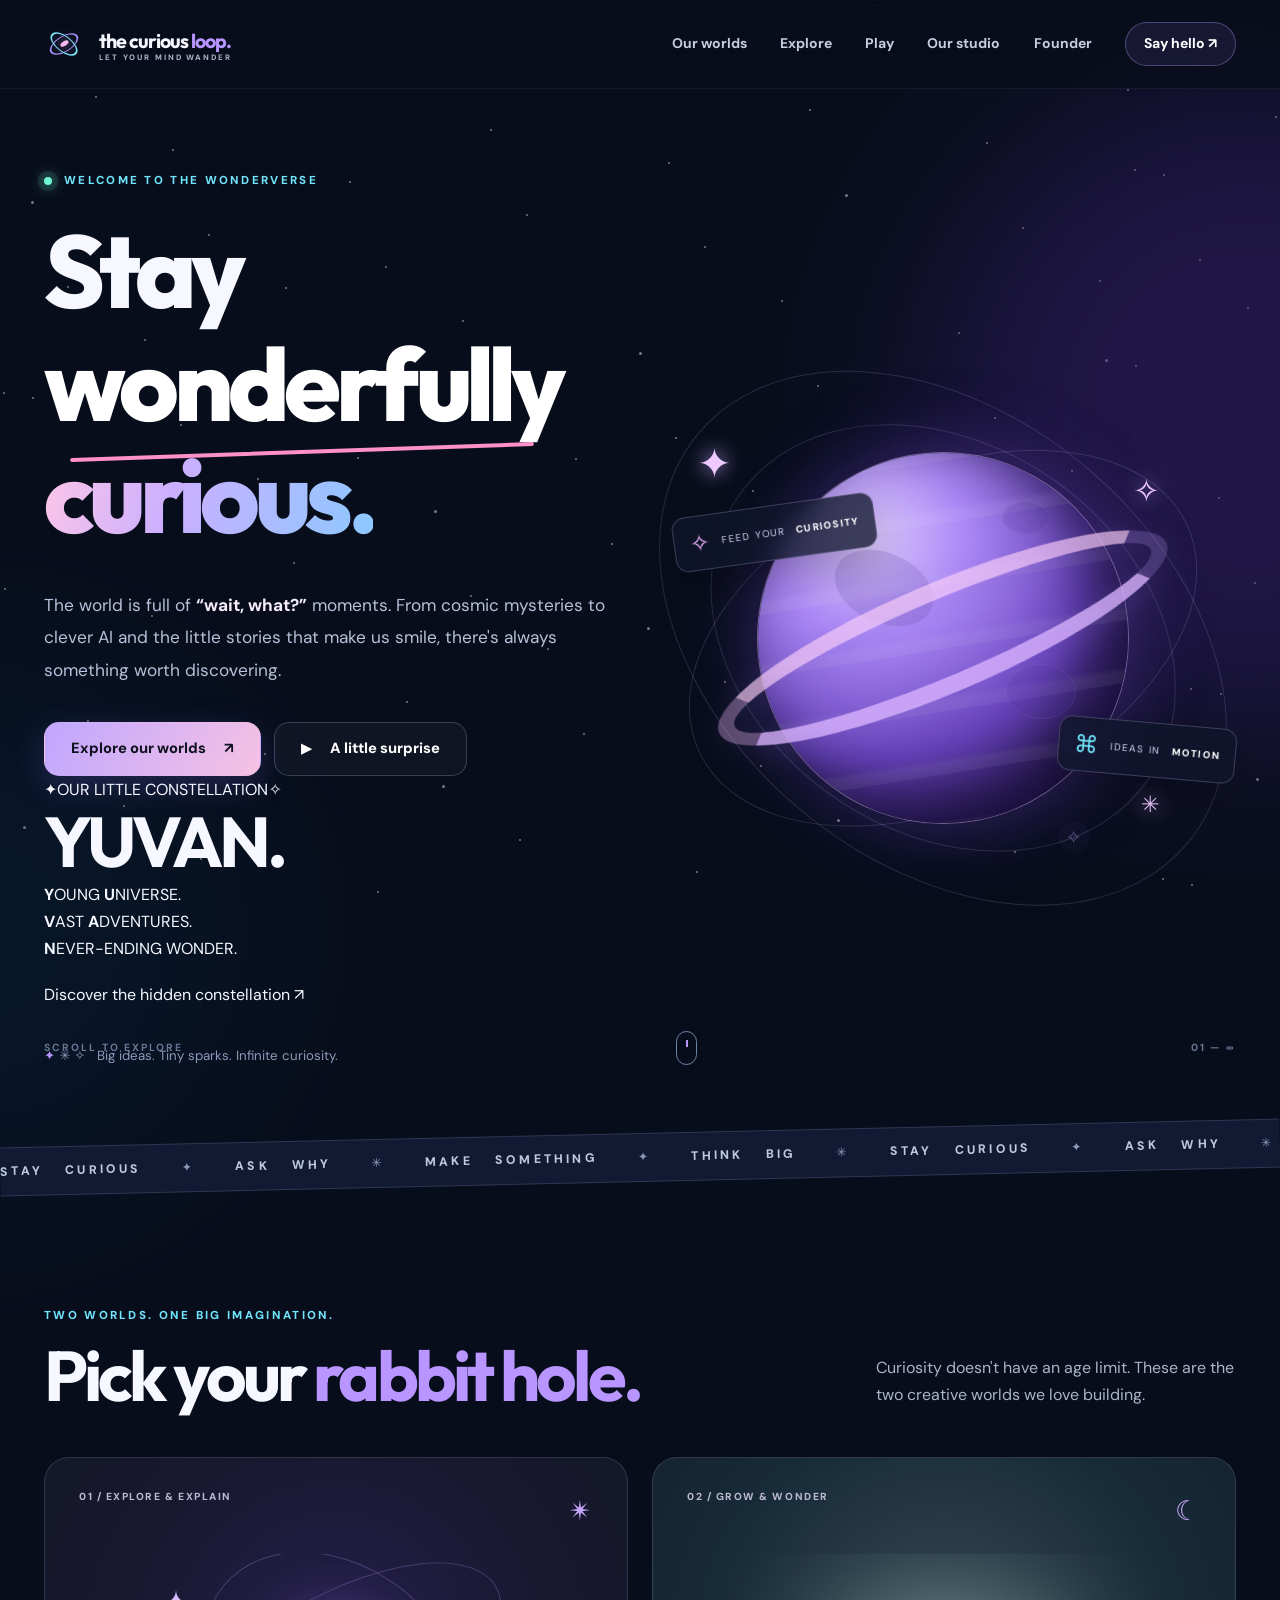
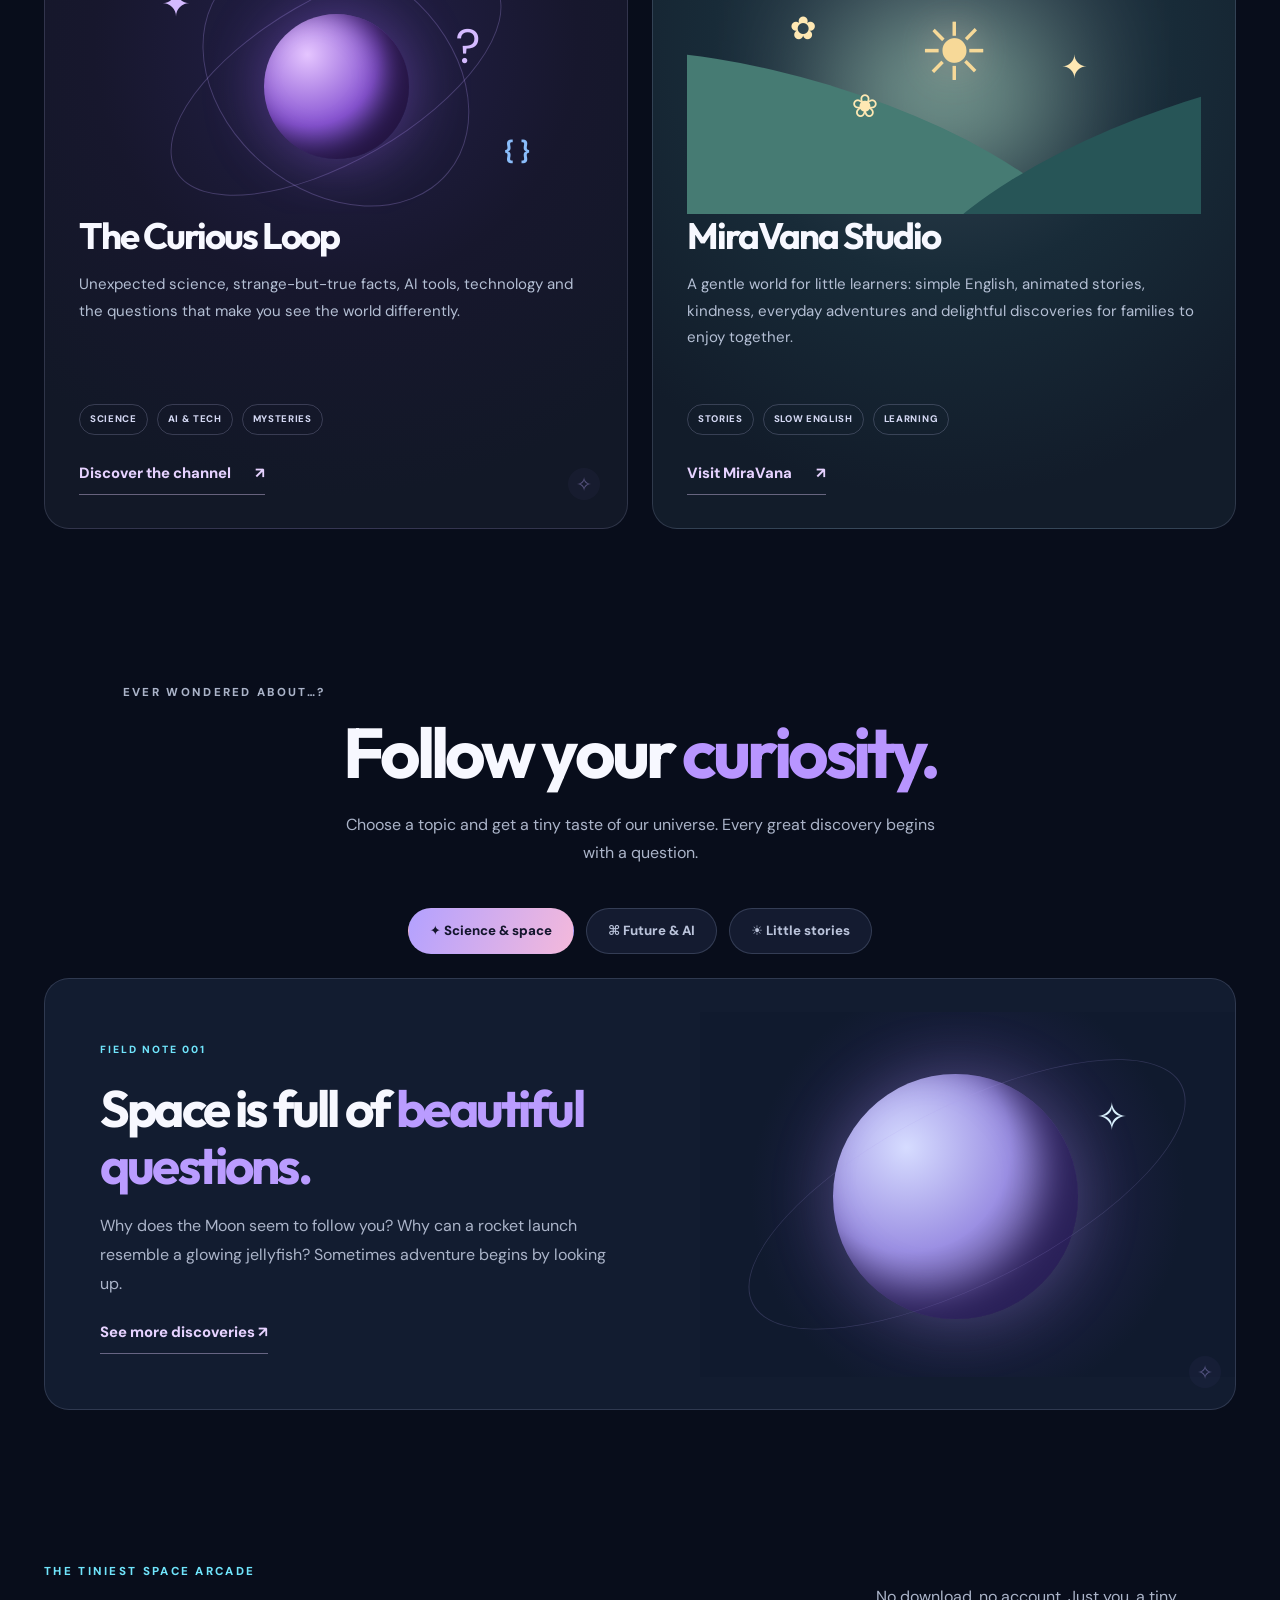
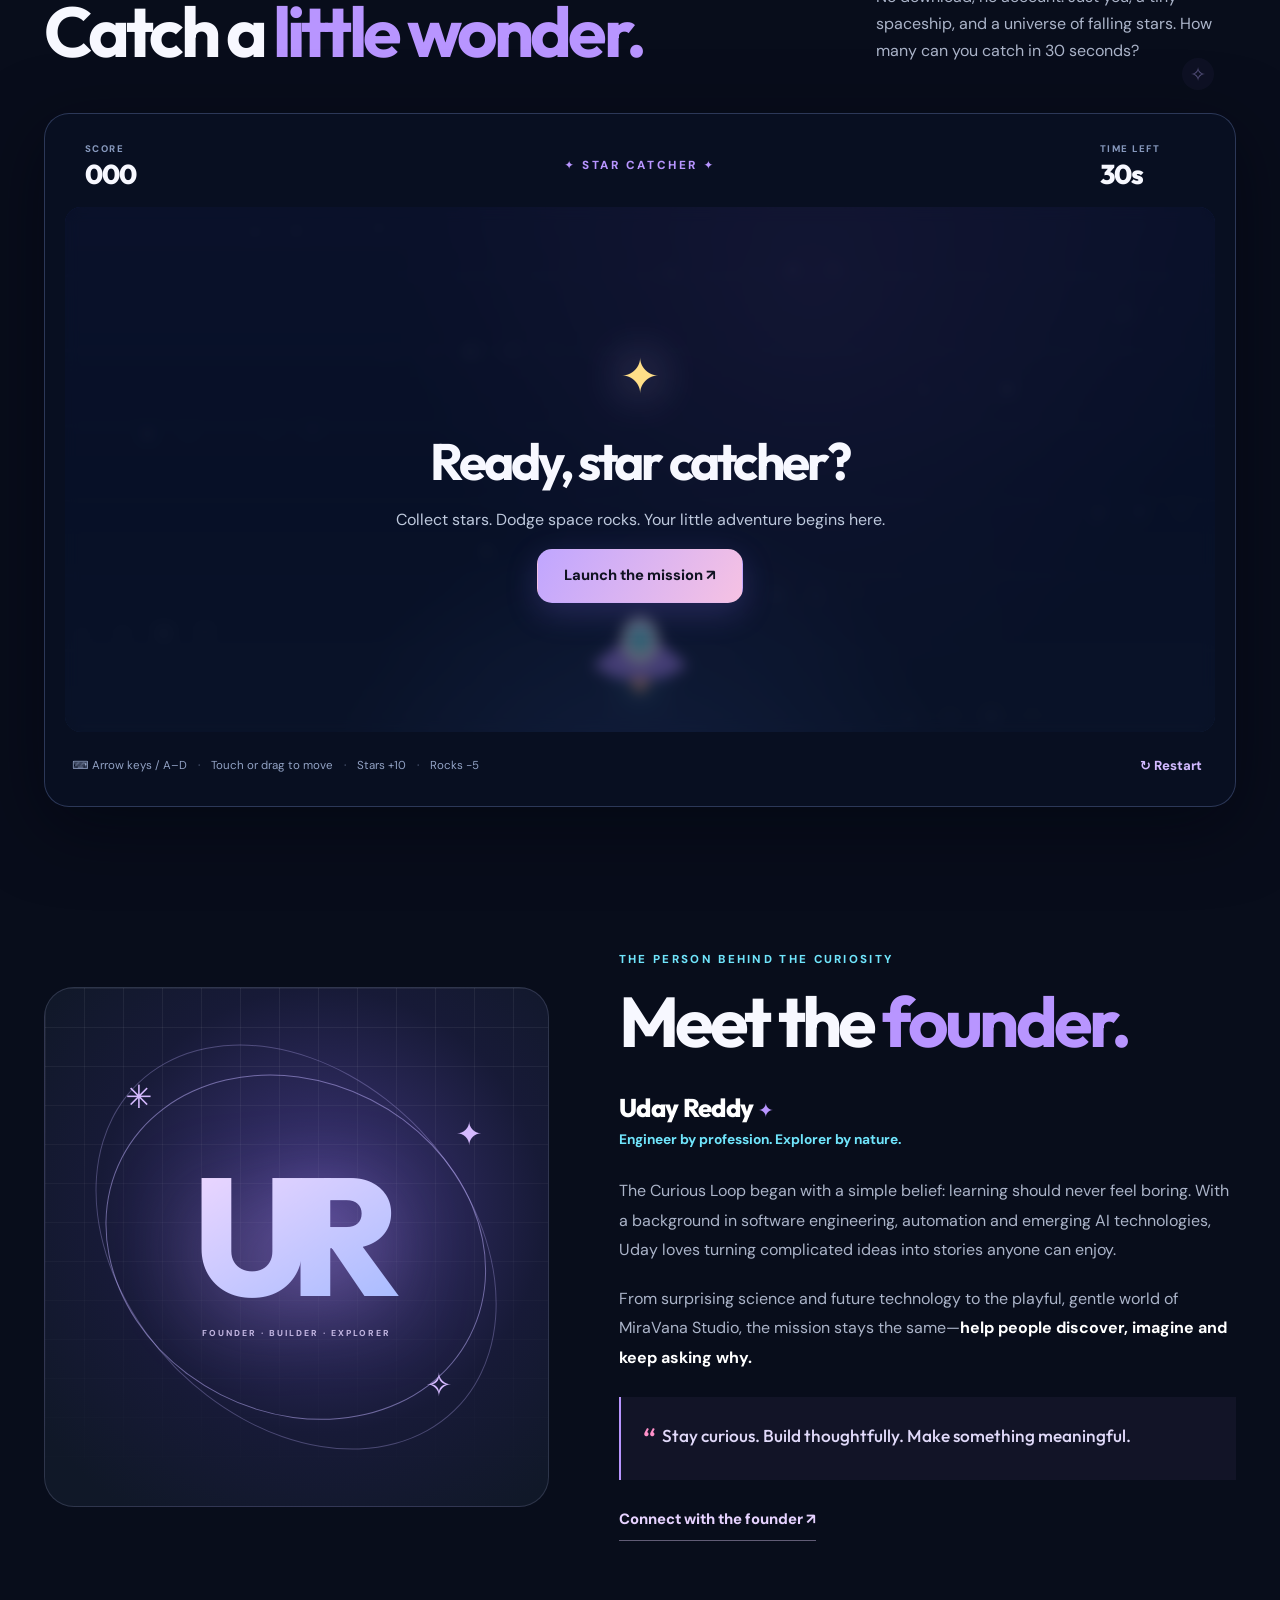
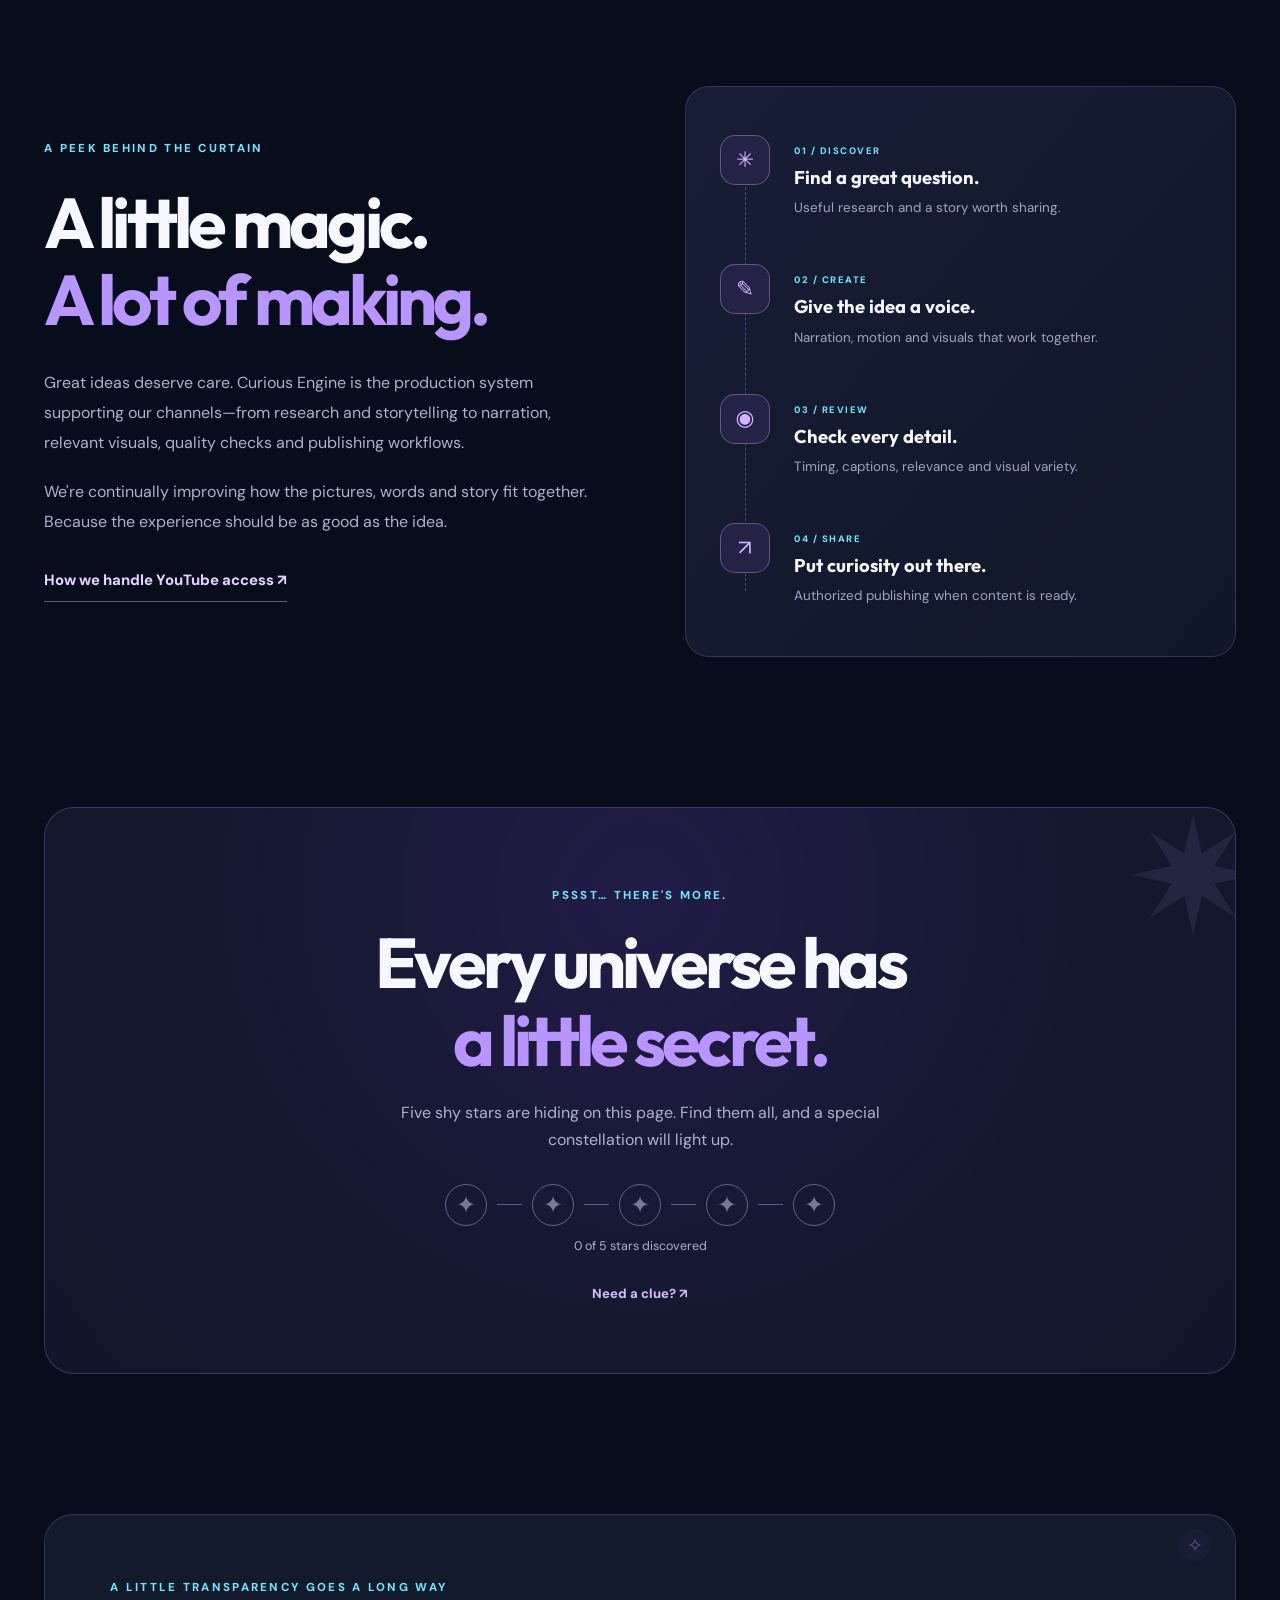
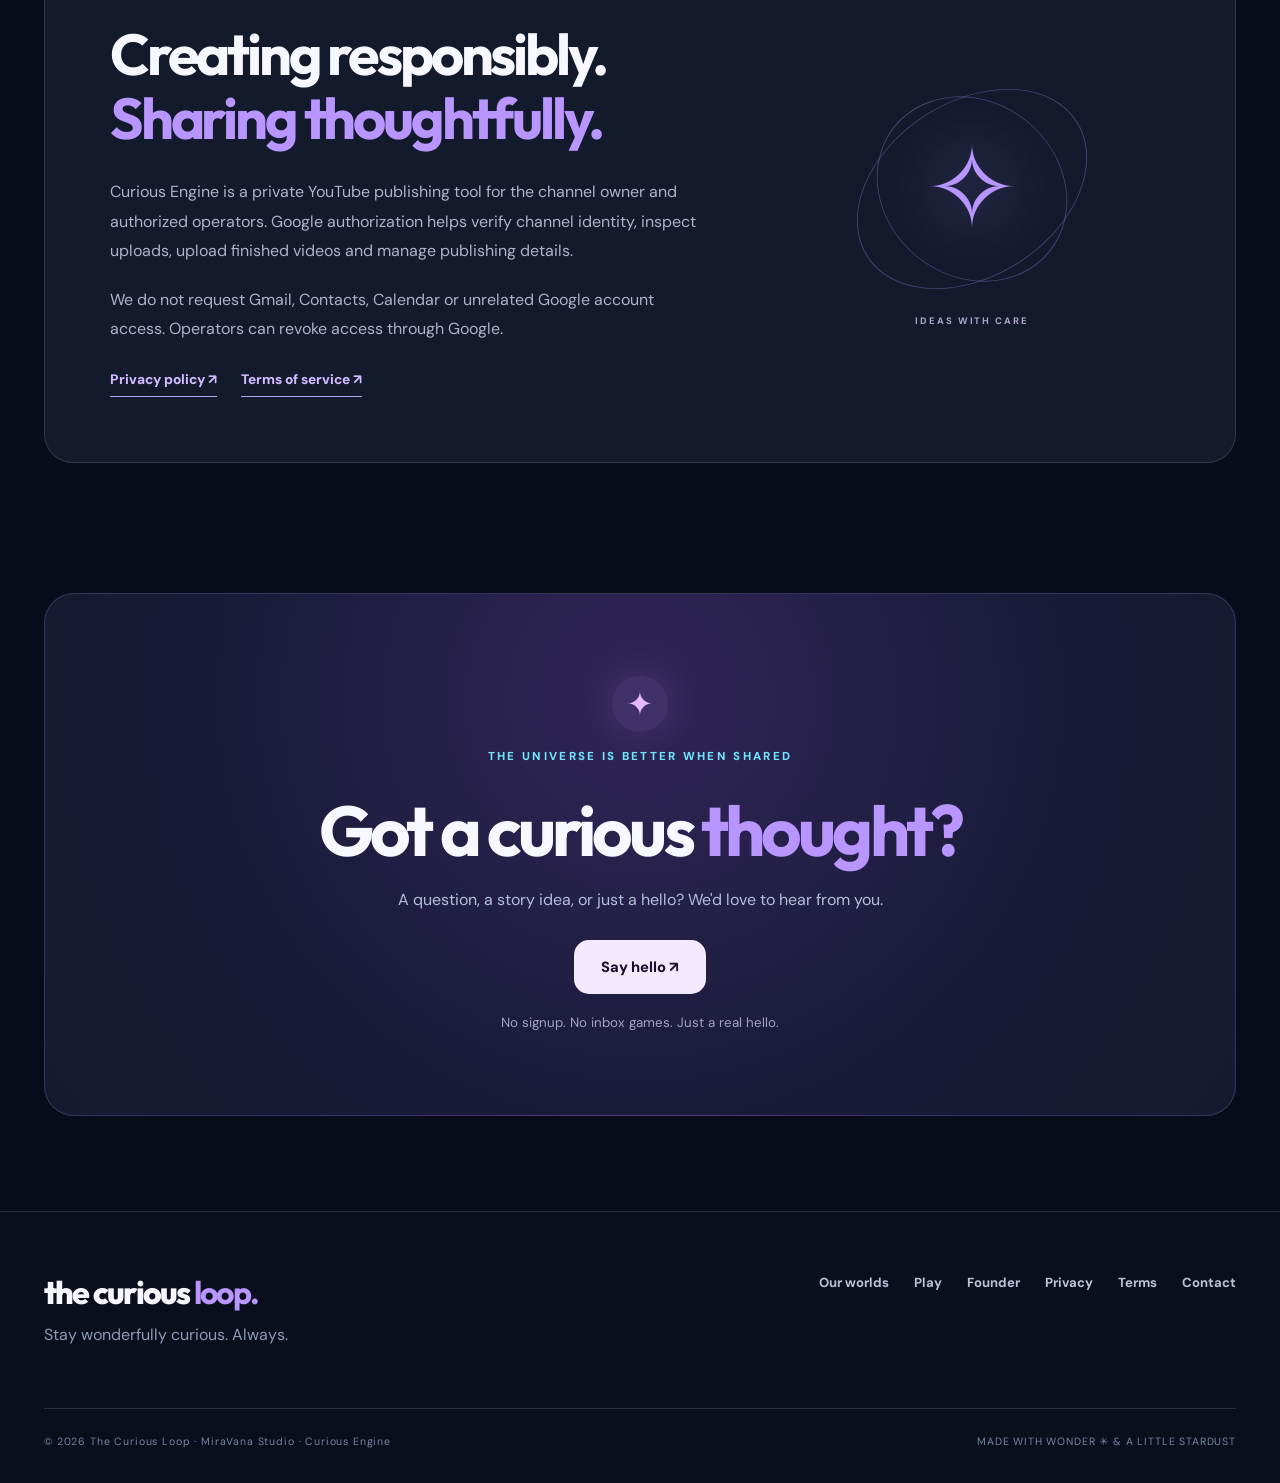
==== index.html @ 9a5b864f "feat: prominently display YUVAN and its full uppercase meaning near top of homepage" ====
<!doctype html>
<html lang="en"><head>
<meta charset="utf-8"><meta name="viewport" content="width=device-width,initial-scale=1">
<meta name="theme-color" content="#080d1b">
<meta name="description" content="Stay wonderfully curious. Science, AI, discoveries and warm little stories from The Curious Loop and MiraVana Studio. Explore a playful cosmic universe and catch some stars.">
<meta property="og:type" content="website"><meta property="og:url" content="https://thecuriousloop.in/">
<meta property="og:title" content="The Curious Loop — Stay Wonderfully Curious">
<meta property="og:description" content="Two creative worlds, infinite things to discover, and a playful little space arcade.">
<meta property="og:image" content="https://thecuriousloop.in/social-preview.svg">
<meta name="twitter:card" content="summary_large_image"><link rel="canonical" href="https://thecuriousloop.in/">
<link rel="icon" href="/favicon.svg" type="image/svg+xml"><link rel="stylesheet" href="/styles.css">
<script src="/script.js" defer></script><title>The Curious Loop — Stay Wonderfully Curious</title>
</head><body>
<a class="skip-link" href="#main">Skip to content</a>
<div class="progress-line" id="progressLine" aria-hidden="true"></div>
<div class="starfield" id="starfield" aria-hidden="true"></div><div class="ambient ambient-a" aria-hidden="true"></div><div class="ambient ambient-b" aria-hidden="true"></div>
<header class="site-header" id="top"><div class="container header-inner">
<a class="brand" href="/" aria-label="The Curious Loop homepage"><span class="brand-symbol" aria-hidden="true"><i></i><i></i><i></i></span><span>the curious <b>loop.</b><small>LET YOUR MIND WANDER</small></span></a>
<button class="menu-toggle" id="menuToggle" type="button" aria-controls="siteNav" aria-expanded="false" aria-label="Toggle navigation"><span></span><span></span><span></span></button>
<nav class="site-nav" id="siteNav" aria-label="Main navigation"><a href="#worlds">Our worlds</a><a href="#discover">Explore</a><a href="#play">Play</a><a href="#studio">Our studio</a><a href="#founder">Founder</a><a href="#contact" class="nav-pill">Say hello ↗</a></nav>
</div></header>
<main id="main">
<section class="hero container" aria-labelledby="heroTitle"><div class="hero-copy">
<p class="eyebrow"><span class="live-dot" aria-hidden="true"></span> WELCOME TO THE WONDERVERSE</p>
<h1 id="heroTitle">Stay <em>wonderfully</em><br><span class="gradient-text">curious.</span></h1>
<p class="hero-lead">The world is full of <strong>“wait, what?”</strong> moments. From cosmic mysteries to clever AI and the little stories that make us smile, there's always something worth discovering.</p>
<div class="hero-actions"><a href="#worlds" class="btn btn-primary">Explore our worlds <span aria-hidden="true">↗</span></a><a href="#play" class="btn btn-outline"><span aria-hidden="true">▶</span> A little surprise</a></div>
<aside class="hero-dedication" aria-labelledby="yuvanDedicationTitle">
  <div class="dedication-intro"><span class="dedication-spark" aria-hidden="true">✦</span><span>OUR LITTLE CONSTELLATION</span><span class="dedication-orbit" aria-hidden="true">✧</span></div>
  <h2 id="yuvanDedicationTitle" class="dedication-name">YUVAN<span aria-hidden="true">.</span></h2>
  <p class="dedication-meaning"><strong>Y</strong>OUNG <strong>U</strong>NIVERSE.<br><strong>V</strong>AST <strong>A</strong>DVENTURES.<br><strong>N</strong>EVER-ENDING WONDER.</p>
  <a class="dedication-discover" href="#secret">Discover the hidden constellation <span aria-hidden="true">↗</span></a>
</aside>
<p class="hero-note">✦ ✳ ✧ &nbsp; Big ideas. Tiny sparks. Infinite curiosity.</p>
</div><div class="hero-art" role="img" aria-label="A glowing violet planet surrounded by animated rings and stars">
<div class="art-glow" aria-hidden="true"></div><div class="art-orbit orbit-1" aria-hidden="true"></div><div class="art-orbit orbit-2" aria-hidden="true"></div><div class="art-orbit orbit-3" aria-hidden="true"></div>
<div class="art-planet" aria-hidden="true"><i></i><i></i><i></i></div><div class="planet-band" aria-hidden="true"></div>
<span class="art-spark spark-a" aria-hidden="true">✦</span><span class="art-spark spark-b" aria-hidden="true">✧</span><span class="art-spark spark-c" aria-hidden="true">✳</span>
<div class="space-label label-top" aria-hidden="true"><span>✧</span> FEED YOUR <b>CURIOSITY</b></div><div class="space-label label-bottom" aria-hidden="true"><span>⌘</span> IDEAS IN <b>MOTION</b></div>
<button class="hidden-spark secret-hero" type="button" data-letter="Y" aria-label="Discover a hidden constellation symbol near the planet">✧</button>
</div><div class="hero-bottom"><span>SCROLL TO EXPLORE</span><span class="scroll-mouse" aria-hidden="true"></span><span>01 — ∞</span></div></section>

<div class="marquee-section" aria-label="Our motto"><div class="marquee-track" aria-hidden="true"><span>STAY CURIOUS</span> ✦ <span>ASK WHY</span> ✳ <span>MAKE SOMETHING</span> ✦ <span>THINK BIG</span> ✳ <span>STAY CURIOUS</span> ✦ <span>ASK WHY</span> ✳ <span>MAKE SOMETHING</span> ✦ <span>THINK BIG</span> ✳</div></div>

<section class="section container" id="worlds" aria-labelledby="worldsHeading">
<div class="section-header" data-reveal><div><p class="section-kicker">TWO WORLDS. ONE BIG IMAGINATION.</p><h2 id="worldsHeading">Pick your <em>rabbit hole.</em></h2></div><p>Curiosity doesn't have an age limit. These are the two creative worlds we love building.</p></div>
<div class="world-grid">
<article class="world-card curious-card" data-reveal><div class="world-top"><span>01 / EXPLORE & EXPLAIN</span><span aria-hidden="true">✴</span></div>
<div class="world-illustration curious-illustration" aria-hidden="true"><div class="orbit-circle circle-a"></div><div class="orbit-circle circle-b"></div><div class="mini-planet"></div><span class="float-symbol fs1">✦</span><span class="float-symbol fs2">?</span><span class="float-symbol fs3">{ }</span></div>
<h3>The Curious Loop</h3><p>Unexpected science, strange-but-true facts, AI tools, technology and the questions that make you see the world differently.</p>
<div class="tag-list"><span>SCIENCE</span><span>AI & TECH</span><span>MYSTERIES</span></div><a class="world-link" href="https://www.youtube.com/channel/UCuSK43WMaBRN-ULvEVeSSIw" target="_blank" rel="noopener noreferrer">Discover the channel <span aria-hidden="true">↗</span></a>
<button class="hidden-spark card-secret" type="button" data-letter="U" aria-label="Discover a hidden constellation symbol in the curious world">✧</button></article>
<article class="world-card miravana-card" data-reveal><div class="world-top"><span>02 / GROW & WONDER</span><span aria-hidden="true">☾</span></div>
<div class="world-illustration miravana-illustration" aria-hidden="true"><div class="sun-glow"></div><div class="storybook-hill hill-a"></div><div class="storybook-hill hill-b"></div><div class="storybook-sun">☀</div><span class="storybook-star ss1">✿</span><span class="storybook-star ss2">✦</span><span class="storybook-star ss3">❀</span></div>
<h3>MiraVana Studio</h3><p>A gentle world for little learners: simple English, animated stories, kindness, everyday adventures and delightful discoveries for families to enjoy together.</p>
<div class="tag-list"><span>STORIES</span><span>SLOW ENGLISH</span><span>LEARNING</span></div><a class="world-link" href="https://www.youtube.com/channel/UCpSeEHYHZd1C1oki8TIVPHA" target="_blank" rel="noopener noreferrer">Visit MiraVana <span aria-hidden="true">↗</span></a></article>
</div></section>

<section class="section container discover-section" id="discover" aria-labelledby="discoverHeading"><div class="section-header centered" data-reveal><p class="section-kicker">EVER WONDERED ABOUT…?</p><h2 id="discoverHeading">Follow your <em>curiosity.</em></h2><p>Choose a topic and get a tiny taste of our universe. Every great discovery begins with a question.</p></div>
<div class="topic-tabs" role="tablist" aria-label="Discovery topics">
<button class="topic-tab active" id="tab-science" type="button" role="tab" aria-controls="panel-science" aria-selected="true" data-tab="science">✦ Science & space</button>
<button class="topic-tab" id="tab-tech" type="button" role="tab" aria-controls="panel-tech" aria-selected="false" tabindex="-1" data-tab="tech">⌘ Future & AI</button>
<button class="topic-tab" id="tab-stories" type="button" role="tab" aria-controls="panel-stories" aria-selected="false" tabindex="-1" data-tab="stories">☀ Little stories</button></div>
<div class="topic-panel" id="panel-science" role="tabpanel" aria-labelledby="tab-science"><div class="topic-copy"><span class="topic-number">FIELD NOTE 001</span><h3>Space is full of <span>beautiful questions.</span></h3><p>Why does the Moon seem to follow you? Why can a rocket launch resemble a glowing jellyfish? Sometimes adventure begins by looking up.</p><a class="text-link" href="https://www.youtube.com/channel/UCuSK43WMaBRN-ULvEVeSSIw" target="_blank" rel="noopener noreferrer">See more discoveries ↗</a></div><div class="topic-art science-art" aria-hidden="true"><div class="topic-moon"></div><div class="topic-moon-ring"></div><span>✧</span></div></div>
<div class="topic-panel" id="panel-tech" role="tabpanel" aria-labelledby="tab-tech" hidden><div class="topic-copy"><span class="topic-number">FIELD NOTE 002</span><h3>What happens when <span>ideas connect?</span></h3><p>Follow AI agents, automation and real workflows—from a first spark of an idea to something useful you can build and understand.</p><a class="text-link" href="https://www.youtube.com/channel/UCuSK43WMaBRN-ULvEVeSSIw" target="_blank" rel="noopener noreferrer">Explore AI & technology ↗</a></div><div class="topic-art tech-art" aria-hidden="true"><span class="tech-node tn1">AI</span><span class="tech-node tn2">IDEAS</span><span class="tech-node tn3">TOOLS</span></div></div>
<div class="topic-panel" id="panel-stories" role="tabpanel" aria-labelledby="tab-stories" hidden><div class="topic-copy"><span class="topic-number">FIELD NOTE 003</span><h3>Little stories. <span>Big feelings.</span></h3><p>A trip to the farm. A lost crayon. A new word learned. In MiraVana, even the simplest day can become a lovely story.</p><a class="text-link" href="https://www.youtube.com/channel/UCpSeEHYHZd1C1oki8TIVPHA" target="_blank" rel="noopener noreferrer">Explore family stories ↗</a></div><div class="topic-art story-art" aria-hidden="true"><span class="story-flower">✿</span><span class="story-sun">☀</span><div class="story-book">Once<br>upon a<br>time…</div></div></div>
<button class="hidden-spark topic-secret" type="button" data-letter="V" aria-label="Discover a hidden constellation symbol near the discoveries">✧</button>
</section>

<section class="section container game-section" id="play" aria-labelledby="gameTitle"><div class="section-header" data-reveal><div><p class="section-kicker">THE TINIEST SPACE ARCADE</p><h2 id="gameTitle">Catch a <em>little wonder.</em></h2></div><p>No download, no account. Just you, a tiny spaceship, and a universe of falling stars. How many can you catch in 30 seconds?</p></div>
<div class="game-frame" data-reveal><div class="game-toolbar"><div class="game-stat"><small>SCORE</small><strong id="gameScore" aria-live="polite">000</strong></div><span class="game-toolbar-title">✦ STAR CATCHER ✦</span><div class="game-stat"><small>TIME LEFT</small><strong id="gameTime">30s</strong></div></div>
<div class="canvas-wrap"><canvas id="starGame" width="920" height="420" role="img" aria-label="Star Catcher game. Catch yellow stars and avoid red space rocks using left and right arrow keys or touch."></canvas>
<div class="game-overlay" id="gameOverlay"><span class="overlay-icon" aria-hidden="true">✦</span><h3 id="overlayTitle">Ready, star catcher?</h3><p id="overlayDescription">Collect stars. Dodge space rocks. Your little adventure begins here.</p><button class="btn btn-primary" type="button" id="startGame">Launch the mission ↗</button></div></div>
<div class="game-footer"><p>⌨ Arrow keys / A–D <span>·</span> Touch or drag to move <span>·</span> Stars +10 <span>·</span> Rocks −5</p><button type="button" id="restartGame" class="game-restart">↻ Restart</button></div></div>
<button class="hidden-spark game-secret" type="button" data-letter="A" aria-label="Discover a hidden constellation symbol near the game">✧</button>
</section>

<section class="section container founder-section" id="founder" aria-labelledby="founderHeading">
  <div class="founder-layout" data-reveal>
    <div class="founder-visual" aria-hidden="true">
      <div class="founder-grid"></div><div class="founder-orbit orbit-primary"></div><div class="founder-orbit orbit-secondary"></div>
      <div class="founder-monogram"><span>UR</span><small>FOUNDER · BUILDER · EXPLORER</small></div>
      <span class="founder-glint glint-one">✳</span><span class="founder-glint glint-two">✦</span><span class="founder-glint glint-three">✧</span>
    </div>
    <div class="founder-copy">
      <p class="section-kicker">THE PERSON BEHIND THE CURIOSITY</p>
      <h2 id="founderHeading">Meet the <em>founder.</em></h2>
      <p class="founder-name">Uday Reddy <span>✦</span></p>
      <p class="founder-role">Engineer by profession. Explorer by nature.</p>
      <p>The Curious Loop began with a simple belief: learning should never feel boring. With a background in software engineering, automation and emerging AI technologies, Uday loves turning complicated ideas into stories anyone can enjoy.</p>
      <p>From surprising science and future technology to the playful, gentle world of MiraVana Studio, the mission stays the same—<strong>help people discover, imagine and keep asking why.</strong></p>
      <div class="founder-quote"><span aria-hidden="true">“</span>Stay curious. Build thoughtfully. Make something meaningful.</div>
      <a class="text-link" href="mailto:thecuriousloop.ai@gmail.com?subject=Hello%20Uday">Connect with the founder ↗</a>
    </div>
  </div>
</section>

<section class="section container studio-section" id="studio" aria-labelledby="studioHeading"><div class="studio-layout"><div class="studio-copy" data-reveal><p class="section-kicker">A PEEK BEHIND THE CURTAIN</p><h2 id="studioHeading">A little magic.<br><em>A lot of making.</em></h2><p>Great ideas deserve care. Curious Engine is the production system supporting our channels—from research and storytelling to narration, relevant visuals, quality checks and publishing workflows.</p><p>We're continually improving how the pictures, words and story fit together. Because the experience should be as good as the idea.</p><a href="#transparency" class="text-link">How we handle YouTube access ↗</a></div><div class="studio-steps" data-reveal>
<div class="studio-step"><span>✳</span><div><small>01 / DISCOVER</small><strong>Find a great question.</strong><p>Useful research and a story worth sharing.</p></div></div>
<div class="studio-step"><span>✎</span><div><small>02 / CREATE</small><strong>Give the idea a voice.</strong><p>Narration, motion and visuals that work together.</p></div></div>
<div class="studio-step"><span>◉</span><div><small>03 / REVIEW</small><strong>Check every detail.</strong><p>Timing, captions, relevance and visual variety.</p></div></div>
<div class="studio-step"><span>↗</span><div><small>04 / SHARE</small><strong>Put curiosity out there.</strong><p>Authorized publishing when content is ready.</p></div></div>
</div></div></section>

<section class="section container secret-section" id="secret" aria-labelledby="secretHeading"><div class="secret-card" data-reveal><div class="secret-deco" aria-hidden="true">✷</div><p class="section-kicker">PSSST… THERE'S MORE.</p><h2 id="secretHeading">Every universe has<br><em>a little secret.</em></h2><p>Five shy stars are hiding on this page. Find them all, and a special constellation will light up.</p><div class="constellation-display" aria-label="Hidden constellation progress"><span class="constellation-slot">✦</span><i></i><span class="constellation-slot">✦</span><i></i><span class="constellation-slot">✦</span><i></i><span class="constellation-slot">✦</span><i></i><span class="constellation-slot">✦</span></div><p id="puzzleStatus" class="puzzle-status" role="status" aria-live="polite">0 of 5 stars discovered</p><button class="hint-button" type="button" id="hintButton">Need a clue? ↗</button><p id="puzzleHint" class="puzzle-hint" hidden>First clue: search near the giant planet at the top.</p></div></section>

<section class="section container transparency-section" id="transparency" aria-labelledby="transparencyHeading"><div class="transparency-inner" data-reveal><div><p class="section-kicker">A LITTLE TRANSPARENCY GOES A LONG WAY</p><h2 id="transparencyHeading">Creating responsibly.<br><em>Sharing thoughtfully.</em></h2><p>Curious Engine is a private YouTube publishing tool for the channel owner and authorized operators. Google authorization helps verify channel identity, inspect uploads, upload finished videos and manage publishing details.</p><p>We do not request Gmail, Contacts, Calendar or unrelated Google account access. Operators can revoke access through Google.</p><div class="policy-links"><a href="/privacy.html">Privacy policy ↗</a><a href="/terms.html">Terms of service ↗</a></div></div><div class="trust-visual" aria-hidden="true"><i></i><i></i><span>✧</span><small>IDEAS WITH CARE</small></div></div><button class="hidden-spark privacy-secret" type="button" data-letter="N" aria-label="Discover a hidden constellation symbol near our values">✧</button></section>

<section class="section container contact-section" id="contact" aria-labelledby="contactHeading" data-reveal><div class="contact-orb" aria-hidden="true">✦</div><p class="section-kicker">THE UNIVERSE IS BETTER WHEN SHARED</p><h2 id="contactHeading">Got a curious <em>thought?</em></h2><p>A question, a story idea, or just a hello? We'd love to hear from you.</p><a class="btn btn-light" href="mailto:thecuriousloop.ai@gmail.com?subject=Hello%20from%20the%20Wonderverse">Say hello ↗</a><small>No signup. No inbox games. Just a real hello.</small></section>
</main>
<footer class="site-footer"><div class="container"><div class="footer-top"><div><a class="footer-brand" href="#top">the curious <b>loop.</b></a><p>Stay wonderfully curious. Always.</p></div><div class="footer-links"><a href="#worlds">Our worlds</a><a href="#play">Play</a><a href="#founder">Founder</a><a href="/privacy.html">Privacy</a><a href="/terms.html">Terms</a><a href="mailto:thecuriousloop.ai@gmail.com">Contact</a></div></div><div class="footer-bottom"><span>© <span id="footerYear">2026</span> The Curious Loop · MiraVana Studio · Curious Engine</span><span>MADE WITH WONDER ✳ & A LITTLE STARDUST</span></div></div></footer>
<dialog id="secretDialog" class="secret-dialog" aria-labelledby="revealTitle" aria-describedby="revealDesc"><div class="dialog-content"><p class="section-kicker">CONSTELLATION UNLOCKED</p><div class="reveal-word" id="revealTitle">Y U V A N</div><p id="revealDesc">Young Universe. Vast Adventures. Never-ending wonder.</p><p class="reveal-subline">A tiny secret hidden in a big universe—just for the curious at heart. ✨</p><button type="button" class="btn btn-primary" id="closeDialog">Keep exploring ↗</button></div></dialog>
</body></html>
---- styles.css ----
@import url('https://fonts.googleapis.com/css2?family=DM+Sans:wght@400;500;600;700;800&family=Outfit:wght@400;500;600;700;800;900&display=swap');
:root{--bg:#080d1b;--bg-soft:#10172b;--white:#f7f8ff;--muted:#abb4c9;--purple:#b895ff;--violet:#8b5cf6;--cyan:#70e5fc;--pink:#ff90c9;--line:rgba(196,204,245,.16);--display:'Outfit',system-ui,sans-serif;--body:'DM Sans',system-ui,sans-serif}
*{box-sizing:border-box}
html{scroll-behavior:smooth;scroll-padding-top:104px}
body{margin:0;min-width:320px;background:var(--bg);color:var(--white);font:400 16px/1.7 var(--body);overflow-x:hidden}
button,input{font:inherit}
button{cursor:pointer}
a{color:inherit;text-decoration:none}
a:hover{color:var(--cyan)}
p{margin:0 0 1.2em}
h1,h2,h3{font-family:var(--display);letter-spacing:-.055em;line-height:1.1;margin:0}
h1{font-size:clamp(3.7rem,8vw,7rem);font-weight:800}
h2{font-size:clamp(2.7rem,5.5vw,4.8rem);font-weight:700}
h3{font-size:clamp(1.7rem,3vw,2.3rem)}
h1 em,h2 em{font-style:normal;color:var(--purple)}
::selection{background:#8b5cf6;color:white}
:focus-visible{outline:3px solid var(--cyan);outline-offset:4px}
.container{width:min(1192px,calc(100% - 72px));margin-inline:auto}
.skip-link{position:fixed;top:-90px;left:18px;background:white;color:#11192b;padding:10px 18px;z-index:1000;border-radius:10px}
.skip-link:focus{top:12px}
.progress-line{position:fixed;z-index:180;top:0;left:0;width:0;height:3px;background:linear-gradient(90deg,var(--cyan),var(--pink));pointer-events:none}
.starfield{position:absolute;top:0;left:0;width:100%;height:900px;z-index:0;pointer-events:none;overflow:hidden}
.starfield i{position:absolute;width:2px;height:2px;background:#fff;border-radius:50%;opacity:.45;animation:twinkle var(--duration,4s) ease-in-out infinite alternate;animation-delay:var(--delay,0s)}
.ambient{position:absolute;pointer-events:none;z-index:0;filter:blur(95px);opacity:.43;border-radius:50%}
.ambient-a{top:90px;right:-290px;width:640px;height:640px;background:#412481}
.ambient-b{top:670px;left:-280px;width:520px;height:520px;background:#064e77;opacity:.14}
.site-header{position:sticky;top:0;z-index:100;background:rgba(8,13,27,.77);border-bottom:1px solid rgba(170,191,230,.08);backdrop-filter:blur(24px);-webkit-backdrop-filter:blur(24px)}
.header-inner{display:flex;align-items:center;justify-content:space-between;min-height:88px;gap:28px}
.brand{display:inline-flex;align-items:center;gap:13px;font-family:var(--display);font-size:1.23rem;font-weight:700;letter-spacing:-.05em;white-space:nowrap}
.brand b,.footer-brand b{color:var(--purple)}
.brand small{display:block;letter-spacing:.24em;font-size:.49rem;font-family:var(--body);font-weight:800;color:var(--muted);margin-top:-6px}
.brand-symbol{position:relative;display:block;width:42px;height:42px}
.brand-symbol i{position:absolute;top:5px;left:4px;width:32px;height:32px;border:2px solid #a58df5;border-radius:50%;transform:rotate(-32deg) scaleY(.50)}
.brand-symbol i:nth-child(2){transform:rotate(38deg) scaleY(.5);border-color:#7de1f5}
.brand-symbol i:nth-child(3){width:9px;height:9px;border:0;background:#f8b9ef;top:16px;left:16px;box-shadow:0 0 16px #c09cff}
.site-nav{display:flex;align-items:center;gap:clamp(16px,2.6vw,36px);font-size:.875rem;font-weight:700;color:#c6cde0}
.site-nav>a{transition:color .2s}
.site-nav .nav-pill{border:1px solid rgba(185,159,255,.34);color:white;padding:9px 18px;border-radius:100px;background:rgba(157,126,254,.1)}
.site-nav .nav-pill:hover{background:rgba(157,126,254,.23)}
.menu-toggle{display:none;flex-shrink:0;width:44px;height:44px;border:1px solid var(--line);background:rgba(255,255,255,.04);border-radius:12px;padding:12px}
.menu-toggle span{display:block;height:2px;background:white;margin:4px auto;width:100%;border-radius:2px}
.hero{min-height:730px;padding-top:94px;display:grid;grid-template-columns:1fr 1fr;position:relative;gap:20px;align-items:center}
.hero-copy{position:relative;z-index:5;transform:translateY(-10px)}
.eyebrow,.section-kicker{font:800 .72rem/1.4 var(--body);letter-spacing:.20em;color:var(--cyan);margin-bottom:26px}
.eyebrow{display:flex;align-items:center;gap:12px}
.live-dot{width:8px;height:8px;background:#6ff5d2;border-radius:100%;box-shadow:0 0 0 6px rgba(111,245,210,.11),0 0 15px rgba(111,245,210,.9)}
.hero h1 em{font-style:normal;color:white;position:relative}
.hero h1 em:after{content:'';position:absolute;height:4px;background:var(--pink);left:5%;right:5%;bottom:-6px;border-radius:8px;transform:rotate(-2deg)}
.gradient-text{color:transparent;background:linear-gradient(105deg,#ffc7e6 0,#cbafff 40%,#8ac9fe 100%);background-clip:text;-webkit-background-clip:text}
.hero-lead{max-width:570px;color:#b7c0d8;font-size:clamp(1.04rem,1.35vw,1.19rem);line-height:1.87;margin:36px 0}
.hero-lead strong{color:#f6edf9;font-weight:700}
.hero-actions{display:flex;gap:13px;flex-wrap:wrap}
.btn{display:inline-flex;gap:18px;align-items:center;justify-content:center;min-height:54px;padding:12px 26px;border-radius:15px;border:1px solid transparent;font-weight:800;font-size:.92rem;transition:transform .22s,box-shadow .22s,background .22s;color:white}
.btn:hover{transform:translateY(-3px);color:white}
.btn-primary{color:#101221;background:linear-gradient(120deg,#c0a6ff,#f6c2e3);box-shadow:0 10px 32px rgba(144,113,255,.21)}
.btn-primary:hover{color:#101221;box-shadow:0 14px 45px rgba(172,126,255,.43)}
.btn-outline{background:rgba(255,255,255,.035);border-color:rgba(188,197,237,.24)}
.btn-outline:hover{background:rgba(255,255,255,.08)}
.hero-note{margin-top:36px;color:#8e9ab9;font-size:.83rem}
.hero-note:first-letter{color:var(--purple)}
.hero-art{min-height:580px;position:relative;isolation:isolate}
.art-glow{position:absolute;inset:12%;background:radial-gradient(circle,rgba(124,83,234,.46) 0,rgba(92,45,182,.16) 37%,transparent 70%);filter:blur(24px)}
.art-orbit{position:absolute;border:1px solid rgba(204,196,252,.16);border-radius:50%;left:50%;top:50%;transform:translate(-50%,-50%) rotate(-25deg);pointer-events:none}
.orbit-1{width:92%;height:57%}.orbit-2{width:109%;height:77%;transform:translate(-50%,-50%) rotate(40deg)}.orbit-3{width:66%;height:86%;transform:translate(-50%,-50%) rotate(-55deg)}
.art-planet{position:absolute;top:50%;left:50%;width:min(64%,370px);aspect-ratio:1;transform:translate(-50%,-50%);border-radius:100%;overflow:hidden;background:radial-gradient(circle at 30% 23%,#ddcaff 0,#ab88f6 25%,#6843bc 57%,#261550 84%,#100b2f 100%);box-shadow:inset -30px -21px 62px rgba(17,12,46,.77),0 0 80px rgba(124,80,228,.34),0 0 0 1px rgba(250,226,255,.4);animation:planet-breathe 8s ease-in-out infinite}
.art-planet:before{content:'';position:absolute;inset:-20%;background:repeating-linear-gradient(-26deg,transparent 0 25px,rgba(255,255,255,.06) 26px 36px,transparent 42px 62px);transform:rotate(17deg)}
.art-planet i{position:absolute;display:block;border-radius:50%;background:rgba(78,53,151,.17);border:1px solid rgba(230,210,255,.07)}
.art-planet i:nth-child(1){width:28%;height:19%;top:27%;left:20%;transform:rotate(24deg)}
.art-planet i:nth-child(2){width:19%;height:15%;top:57%;left:67%}
.art-planet i:nth-child(3){width:13%;height:9%;top:13%;left:66%}
.planet-band{position:absolute;left:50%;top:50%;width:83%;height:19%;border:17px solid transparent;border-top-color:rgba(255,210,250,.64);border-left-color:rgba(251,195,255,.32);border-bottom-color:rgba(220,180,255,.78);border-right-color:rgba(192,165,255,.22);border-radius:50%;transform:translate(-50%,-50%) rotate(-23deg);filter:drop-shadow(0 6px 12px rgba(122,97,198,.39))}
.art-spark{position:absolute;color:#eec9ff;font-size:2rem;filter:drop-shadow(0 0 10px #c0a6ff);animation:floaty 6s ease-in-out infinite}
.spark-a{left:8%;top:14%;font-size:2.6rem}.spark-b{right:13%;top:20%;animation-delay:-2s}.spark-c{right:13%;bottom:18%;font-size:1.4rem;animation-delay:-3s}
.space-label{position:absolute;display:flex;align-items:center;gap:11px;z-index:4;padding:11px 15px;border:1px solid rgba(198,187,240,.25);background:rgba(15,21,42,.77);backdrop-filter:blur(13px);border-radius:13px;box-shadow:0 15px 45px rgba(0,0,0,.25);font:.62rem var(--body);letter-spacing:.13em;color:#d8d4f3}
.space-label b{font-weight:800;color:#fff}.space-label span{font-size:1.5rem;color:#f1b3ff}
.label-top{left:4%;top:27%;transform:rotate(-8deg);animation:floaty 7s ease-in-out infinite}.label-bottom{right:0;bottom:26%;transform:rotate(5deg);animation:floaty 7s ease-in-out infinite reverse}
.label-bottom span{color:var(--cyan)}
.hero-bottom{position:absolute;bottom:28px;left:0;right:0;display:flex;align-items:center;justify-content:space-between;font-size:.65rem;letter-spacing:.2em;font-weight:700;color:#697794}
.scroll-mouse{height:34px;width:21px;border:1px solid #7085aa;border-radius:18px;position:relative}.scroll-mouse:after{content:'';position:absolute;height:7px;width:2px;top:8px;left:9px;background:var(--purple);animation:mouse-scroll 1.8s infinite}
.marquee-section{margin:40px 0 16px;border-top:1px solid var(--line);border-bottom:1px solid var(--line);overflow:hidden;transform:rotate(-1.3deg);background:#111a32;padding:13px 0;color:#8d9ab7}
.marquee-track{display:flex;gap:40px;white-space:nowrap;width:max-content;animation:marquee 38s linear infinite;font-size:.77rem;letter-spacing:.26em;font-weight:800}
.marquee-track span{color:#bec8e0}.marquee-track{word-spacing:16px}
.section{position:relative;margin-top:126px}
.section-header{display:flex;align-items:end;justify-content:space-between;gap:38px;margin-bottom:42px}
.section-header .section-kicker{margin-bottom:13px}
.section-header>p{max-width:360px;color:var(--muted);margin:0 0 6px}
.section-header.centered{display:block;text-align:center}
.section-header.centered>p:last-child{max-width:600px;margin:20px auto 0}
.world-grid{display:grid;grid-template-columns:repeat(2,minmax(0,1fr));gap:24px}
.world-card{position:relative;min-height:616px;border:1px solid var(--line);border-radius:25px;padding:30px 34px 33px;overflow:hidden;isolation:isolate;transition:transform .35s,border-color .35s,box-shadow .35s}
.world-card:hover{transform:translateY(-7px);border-color:rgba(187,154,255,.42);box-shadow:0 30px 70px rgba(4,6,17,.25)}
.curious-card{background:radial-gradient(circle at 50% 28%,#24204a 0,#17172d 43%,#121827 80%)}
.miravana-card{background:radial-gradient(circle at 50% 28%,#384856 0,#182b38 41%,#121c2a 80%)}
.world-top{display:flex;justify-content:space-between;color:#bbb8d3;font-size:.64rem;font-weight:800;letter-spacing:.15em}
.world-top span:last-child{font-size:1.7rem;color:#c6a6fa}
.world-illustration{position:relative;height:260px;overflow:hidden;margin:20px 0 2px}
.orbit-circle{position:absolute;top:48%;left:50%;transform:translate(-50%,-50%) rotate(-30deg);border:1px solid rgba(190,162,255,.26);border-radius:50%;width:72%;height:63%}
.circle-b{transform:translate(-50%,-50%) rotate(40deg);width:57%;height:86%}
.mini-planet{position:absolute;width:145px;height:145px;top:23%;left:calc(50% - 72px);border-radius:50%;background:radial-gradient(circle at 30% 28%,#e5c5ff,#8854d3 49%,#2b225c 78%);box-shadow:inset -20px -10px 30px #251543,0 0 60px #a76afe65;animation:floaty 7s ease-in-out infinite}
.float-symbol{position:absolute;color:#d4baff;animation:floaty 6s ease-in-out infinite}.fs1{left:16%;top:8%;font-size:2.2rem}.fs2{right:22%;top:20%;font-size:3rem}.fs3{right:12%;bottom:16%;font-weight:700;color:#8abdfa;font-size:1.5rem}
.sun-glow{position:absolute;left:50%;top:26%;transform:translateX(-50%);background:#b8edce;filter:blur(60px);width:210px;height:150px;opacity:.55}
.storybook-hill{position:absolute;bottom:-77px;border-radius:50%;width:120%;height:210px;background:#467b73;left:-38%;transform:rotate(17deg)}
.hill-b{background:#275557;left:40%;bottom:-98px;transform:rotate(-19deg)}
.storybook-sun{position:absolute;top:12%;left:45%;font-size:5rem;color:#f7d998;filter:drop-shadow(0 0 20px #ffc6b776);animation:floaty 5s ease-in-out infinite}
.storybook-star{position:absolute;color:#ffe8b3;font-size:2rem}.ss1{top:18%;left:20%}.ss2{top:33%;right:22%}.ss3{bottom:31%;left:32%}
.world-card h3{font-size:2.3rem;margin:0 0 15px}
.world-card>p{color:#b4bfd4;font-size:.94rem;line-height:1.75;min-height:112px}
.tag-list{display:flex;gap:9px;flex-wrap:wrap;margin:21px 0 24px}
.tag-list span{padding:6px 10px;border:1px solid rgba(210,210,255,.2);border-radius:20px;font-size:.6rem;font-weight:800;letter-spacing:.07em;color:#d4d8f3}
.world-link,.text-link{font-weight:800;font-size:.93rem;display:inline-flex;gap:24px;align-items:center;color:#e6d2ff;border-bottom:1px solid rgba(230,210,255,.4);padding-bottom:8px}
.world-link:hover,.text-link:hover{color:var(--cyan);border-color:var(--cyan)}
.discover-section{margin-top:156px}
.topic-tabs{display:flex;gap:12px;justify-content:center;margin:40px 0 24px;flex-wrap:wrap}
.topic-tab{border:1px solid rgba(182,193,235,.2);border-radius:50px;background:#141b30;color:#bac3da;padding:11px 21px;font-size:.83rem;font-weight:800}
.topic-tab:hover{background:#202a46}
.topic-tab.active,.topic-tab[aria-selected=true]{background:linear-gradient(110deg,#b3a1ff,#f4b9db);color:#13152c;border-color:transparent}
.topic-panel{min-height:365px;border:1px solid var(--line);border-radius:25px;background:#121c30;display:grid;grid-template-columns:1.1fr .9fr;align-items:center;overflow:hidden}
.topic-panel[hidden]{display:none}
.topic-copy{padding:55px;position:relative;z-index:2}
.topic-number{font:.65rem var(--body);font-weight:800;letter-spacing:.19em;color:var(--cyan)}
.topic-copy h3{font-size:clamp(2.3rem,4vw,3.6rem);margin:19px 0;max-width:530px}
.topic-copy h3 span{color:#ba9cff}
.topic-copy p{color:var(--muted);max-width:510px;line-height:1.8}
.topic-art{position:relative;height:365px;overflow:hidden;isolation:isolate}
.science-art{background:radial-gradient(circle,#2c285c,#101a2e 67%)}
.topic-moon{position:absolute;width:245px;height:245px;left:25%;top:17%;border-radius:50%;background:radial-gradient(circle at 30% 30%,#d6dcff,#9b8fe3 43%,#35265d 78%);box-shadow:inset -27px -20px 40px #2a2159,0 0 62px #b6a3f44d;animation:floaty 6s ease-in-out infinite}
.topic-moon-ring{position:absolute;width:90%;height:90%;left:5%;top:5%;border:1px solid #ab9de833;border-radius:50%;transform:rotate(-27deg) scaleY(.54)}
.science-art>span{position:absolute;right:20%;top:20%;font-size:2.4rem;color:#dbf3ff}
.tech-art{background:radial-gradient(circle,#144e68,#101a2e 67%)}
.tech-art:before{content:'';position:absolute;inset:20%;background:linear-gradient(45deg,transparent 49%,#67d9ea 49% 50%,transparent 50%),linear-gradient(-42deg,transparent 49%,#67d9ea 49% 50%,transparent 50%);opacity:.3}
.tech-node{position:absolute;border:1px solid #7edfeab0;background:#193b55;border-radius:18px;box-shadow:0 0 38px #61d9f044;color:#a5faff;padding:16px 20px;font-weight:800;letter-spacing:.1em;animation:floaty 6s ease-in-out infinite}
.tn1{top:26%;left:38%;font-size:1.9rem}.tn2{top:60%;left:12%;animation-delay:-2s}.tn3{top:65%;right:9%;animation-delay:-4s}
.story-art{background:radial-gradient(circle,#506459,#182938 67%)}
.story-sun{position:absolute;right:13%;top:8%;font-size:5rem;color:#fff1a6;animation:floaty 6s infinite}
.story-flower{position:absolute;bottom:10%;left:15%;font-size:5rem;color:#ffc3dc}
.story-book{position:absolute;top:17%;left:31%;width:185px;height:244px;background:linear-gradient(130deg,#e2bd8c,#ffe4b3);border-radius:8px 20px 20px 8px;transform:rotate(-13deg);box-shadow:13px 10px 0 #a77f68,20px 16px 30px #070f1999;color:#6a486c;font:800 1.4rem/1.5 var(--display);padding:44px 24px}
.game-section{margin-top:154px}
.game-frame{border:1px solid rgba(137,160,229,.28);background:#080f21;border-radius:25px;padding:20px;box-shadow:0 20px 70px rgba(2,4,13,.5)}
.game-toolbar{display:flex;justify-content:space-between;align-items:center;padding:7px 20px 16px}
.game-stat{display:flex;flex-direction:column;min-width:95px}
.game-stat small{font-weight:800;letter-spacing:.15em;font-size:.60rem;color:#8698bc}
.game-stat strong{font:800 1.7rem var(--display);letter-spacing:-.03em}
.time-stat{text-align:right}
.game-toolbar-title{font-size:.73rem;color:var(--purple);font-weight:800;letter-spacing:.22em}
.canvas-wrap{aspect-ratio:920/420;width:100%;position:relative;border-radius:16px;overflow:hidden;background:#0d1731}
#starGame{width:100%;height:100%;display:block;touch-action:none}
.game-overlay{position:absolute;inset:0;display:flex;flex-direction:column;align-items:center;justify-content:center;text-align:center;gap:16px;background:rgba(8,13,33,.62);backdrop-filter:blur(7px);padding:24px}
.game-overlay[hidden]{display:none}
.overlay-icon{font-size:3rem;color:#ffdf88;filter:drop-shadow(0 0 24px #d8b8ff)}
.game-overlay h3{font-size:clamp(1.8rem,4vw,3.2rem)}
.game-overlay p{color:#bec9dd;margin:0}
.game-footer{display:flex;align-items:center;justify-content:space-between;gap:20px;padding:17px 7px 3px}
.game-footer p{font-size:.72rem;color:#91a1c3;margin:0}
.game-footer p span{padding:0 8px;color:#606e8c}
.game-restart,.hint-button{background:none;border:0;color:#d2baff;font-weight:800;font-size:.82rem;padding:6px;white-space:nowrap}
.game-restart:hover,.hint-button:hover{color:var(--cyan)}
.founder-section{margin-top:145px}
.founder-layout{display:grid;grid-template-columns:.9fr 1.1fr;gap:70px;align-items:center}
.founder-visual{min-height:520px;border-radius:30px;position:relative;overflow:hidden;background:radial-gradient(circle at 55% 43%,#40377d,#171a37 55%,#101828 88%);border:1px solid var(--line)}
.founder-grid{position:absolute;inset:0;background-image:linear-gradient(#ffffff10 1px,transparent 1px),linear-gradient(90deg,#ffffff10 1px,transparent 1px);background-size:39px 39px;mask-image:linear-gradient(to bottom,#000,transparent)}
.founder-orbit{position:absolute;top:50%;left:50%;width:78%;height:64%;border:1px solid rgba(193,179,255,.5);border-radius:50%;transform:translate(-50%,-50%) rotate(27deg)}
.orbit-secondary{width:68%;height:88%;transform:translate(-50%,-50%) rotate(-44deg);opacity:.6}
.founder-monogram{position:absolute;left:50%;top:50%;transform:translate(-50%,-50%);display:flex;flex-direction:column;align-items:center;gap:8px}
.founder-monogram span{font:800 clamp(6rem,13vw,11rem)/1 var(--display);letter-spacing:-.13em;padding-right:.13em;color:transparent;background:linear-gradient(150deg,#f1d8ff,#a4baff);background-clip:text;-webkit-background-clip:text;filter:drop-shadow(0 15px 40px #cba5fd54)}
.founder-monogram small{font-size:.54rem;font-weight:800;letter-spacing:.23em;color:#c1b6df;white-space:nowrap}
.founder-glint{position:absolute;font-size:2rem;color:#d5baff;animation:floaty 5s ease-in-out infinite}.glint-one{top:16%;left:16%}.glint-two{top:23%;right:13%;animation-delay:-1s}.glint-three{bottom:18%;right:19%;animation-delay:-3s}
.founder-copy .section-kicker{margin-bottom:15px}
.founder-copy h2{margin-bottom:30px}
.founder-copy p:not(.section-kicker){color:var(--muted);line-height:1.84}
.founder-copy strong{color:white}
.founder-name{font:800 1.6rem/1.3 var(--display)!important;letter-spacing:-.025em;color:white!important;margin-bottom:3px}
.founder-name span{color:var(--purple);font-size:1.2rem}
.founder-role{color:var(--cyan)!important;font-size:.86rem;font-weight:700;margin-bottom:24px}
.founder-quote{margin:25px 0 25px;padding:19px 22px;border-left:2px solid var(--purple);background:rgba(185,149,250,.05);font:500 1.08rem/1.55 var(--display);color:#e0d9f9}
.founder-quote span{font-size:1.8rem;color:var(--pink);vertical-align:middle;margin-right:6px}
.studio-section{margin-top:145px}
.studio-layout{display:grid;grid-template-columns:1fr 1fr;gap:90px;align-items:center}
.studio-copy h2{margin-bottom:30px}
.studio-copy>p:not(.section-kicker){color:var(--muted);line-height:1.86}
.studio-copy .text-link{margin-top:12px}
.studio-steps{position:relative;border:1px solid var(--line);border-radius:24px;background:linear-gradient(130deg,#171d36,#101726);padding:26px 34px}
.studio-steps:before{content:'';position:absolute;top:65px;bottom:65px;left:59px;border-left:1px dashed #8171c58c}
.studio-step{position:relative;display:flex;gap:24px;padding:22px 0}
.studio-step>span{z-index:1;display:grid;place-items:center;flex-shrink:0;width:50px;height:50px;border-radius:15px;border:1px solid rgba(198,169,250,.38);background:#242346;color:#d3b4ff;font-size:1.35rem}
.studio-step small{font-size:.59rem;font-weight:800;letter-spacing:.16em;color:var(--cyan)}
.studio-step strong{display:block;font-family:var(--display);font-size:1.15rem}
.studio-step p{color:#99a7c3;font-size:.84rem;margin:4px 0 0}
.secret-section{margin-top:150px}
.secret-card{position:relative;text-align:center;border:1px solid rgba(180,153,255,.24);border-radius:30px;padding:80px 30px 62px;background:radial-gradient(circle at 50% 15%,rgba(120,79,219,.23),#13182d 62%,#111728);overflow:hidden}
.secret-deco{position:absolute;font-size:10rem;right:-25px;top:-65px;color:#bea7fe1a}
.secret-card .section-kicker{margin-bottom:20px}
.secret-card h2{margin-bottom:20px}
.secret-card>p:not(.section-kicker){max-width:560px;color:var(--muted);margin:0 auto 20px}
.constellation-display{display:flex;justify-content:center;align-items:center;gap:10px;margin:30px 0 10px}
.constellation-slot{display:grid;place-items:center;width:42px;height:42px;border-radius:50%;border:1px solid #676288;color:#797897;font-size:1.5rem;transition:all .3s}
.constellation-slot.found{color:#f8e4ab;background:#312c60;border-color:#c9adff;box-shadow:0 0 25px #a88bea66;transform:scale(1.08)}
.constellation-display i{display:block;width:25px;height:1px;background:#665b8c}
.secret-card .puzzle-status{font-size:.78rem;color:#d8caee;margin-bottom:6px}
.secret-card .puzzle-hint{margin-top:8px;font-size:.84rem;color:#d9ceea}
.transparency-section{margin-top:140px}
.transparency-inner{display:grid;grid-template-columns:1.2fr .8fr;gap:70px;align-items:center;padding:65px;background:#121a2c;border-radius:29px;border:1px solid var(--line)}
.transparency-inner h2{font-size:clamp(2.5rem,4.5vw,4rem);margin-bottom:28px}
.transparency-inner p:not(.section-kicker){color:var(--muted);line-height:1.85}
.policy-links{display:flex;gap:24px;flex-wrap:wrap;margin-top:24px}
.policy-links a{font-size:.86rem;color:#d2baff;font-weight:800;border-bottom:1px solid #b6a4ed;padding-bottom:5px}
.trust-visual{height:280px;position:relative;display:grid;place-items:center}
.trust-visual i{position:absolute;width:250px;height:250px;border:1px solid #8e7dce6b;border-radius:50%;transform:rotate(-33deg) scaleY(.7)}
.trust-visual i:nth-child(2){transform:rotate(39deg) scaleY(.7);width:200px}
.trust-visual>span{font-size:7rem;color:var(--purple);filter:drop-shadow(0 0 38px #b38cff)}
.trust-visual small{position:absolute;bottom:0;font-size:.59rem;color:#a8a4c4;letter-spacing:.2em;font-weight:800}
.contact-section{margin-top:130px;text-align:center;border-radius:30px;padding:82px 25px 80px;background:radial-gradient(circle at 50% 20%,#312558,#181b38 60%,#141b30);border:1px solid #ab88e43b}
.contact-orb{display:grid;place-items:center;margin:0 auto 17px;width:56px;height:56px;border-radius:50%;color:#e6baff;font-size:2rem;background:#b58cfa1d;box-shadow:0 0 35px #b58cfa26}
.contact-section h2{margin:0 0 17px}
.contact-section p:not(.section-kicker){color:#b4c0d9;max-width:500px;margin:0 auto 27px}
.btn-light{color:#161125;background:#f3eaff}
.btn-light:hover{color:#161125;background:white}
.contact-section>small{display:block;margin-top:18px;color:#a7a1bf}
.site-footer{margin-top:95px;background:#090f1d;border-top:1px solid var(--line)}
.footer-top{padding:60px 0;display:flex;justify-content:space-between;gap:30px;align-items:start}
.footer-brand{font:800 2rem var(--display);letter-spacing:-.055em}
.footer-top p{color:#8e9ab4;margin:9px 0 0}
.footer-links{display:flex;gap:18px 25px;justify-content:flex-end;flex-wrap:wrap;max-width:560px;color:#bac4d9;font-size:.82rem;font-weight:700}
.footer-bottom{border-top:1px solid var(--line);padding:24px 0 32px;display:flex;justify-content:space-between;gap:18px;flex-wrap:wrap;color:#7785a4;font-size:.66rem;letter-spacing:.08em}
.hidden-spark{position:absolute;display:grid;place-items:center;border:0;background:rgba(148,121,232,.11);color:#b9a8fa;border-radius:50%;width:32px;height:32px;font-size:1.2rem;z-index:10;opacity:.42;transition:transform .3s,opacity .3s,box-shadow .3s}
.hidden-spark:hover,.hidden-spark:focus-visible{opacity:1;transform:scale(1.3) rotate(80deg);box-shadow:0 0 22px #bc9ef76c}
.hidden-spark.discovered{opacity:1;color:#ffe5a6;background:#6e558e;box-shadow:0 0 20px #c8a6ff8c}
.hidden-spark.puzzle-next{animation:pulseStar 2.8s ease-in-out infinite}
.secret-hero{right:25%;bottom:13%}
.card-secret{right:27px;bottom:28px}
.topic-secret{right:15px;bottom:22px}
.game-secret{right:22px;top:94px}
.privacy-secret{right:25px;top:15px}
.secret-dialog{background:linear-gradient(155deg,#221b49,#0e1930);border:1px solid #ba9cf4;border-radius:28px;color:white;text-align:center;padding:20px;width:min(530px,calc(100% - 36px));box-shadow:0 25px 130px #000b}
.secret-dialog::backdrop{background:rgba(5,7,16,.83);backdrop-filter:blur(8px)}
.dialog-content{padding:40px 16px}
.reveal-word{font:800 clamp(3.3rem,8vw,5rem) var(--display);color:#e7ceff;letter-spacing:.13em;text-shadow:0 0 50px #d0a1ff}
.dialog-content>p:not(.section-kicker){color:#c6cde1}
.dialog-content .reveal-subline{font-size:.88rem;margin-bottom:27px}
[data-reveal]{opacity:1}
.js-enabled [data-reveal]{opacity:0;transform:translateY(28px);transition:opacity .8s ease,transform .8s cubic-bezier(.2,.7,.25,1)}
.js-enabled [data-reveal].visible{opacity:1;transform:translateY(0)}
@keyframes planet-breathe{0%,100%{filter:brightness(1);transform:translate(-50%,-50%) scale(1)}50%{filter:brightness(1.1);transform:translate(-50%,-50%) scale(1.025)}}
@keyframes floaty{0%,100%{translate:0 0}50%{translate:0 -14px}}
@keyframes twinkle{0%{opacity:.15;transform:scale(.65)}100%{opacity:.7;transform:scale(1.4)}}
@keyframes marquee{to{transform:translateX(-50%)}}
@keyframes mouse-scroll{0%{transform:translateY(0);opacity:1}75%,100%{transform:translateY(11px);opacity:0}}
@keyframes pulseStar{0%,100%{box-shadow:0 0 4px #c2acfb50}50%{box-shadow:0 0 23px #d9b7ffbb}}
@media(max-width:1040px){
.container{width:min(100% - 52px,1192px)}
.site-nav{gap:17px}
.hero{min-height:670px}
.hero-art{min-height:510px}
.world-card{padding:28px}
.world-card>p{min-height:128px}
.founder-layout,.studio-layout{gap:42px}
}
@media(max-width:800px){
.container{width:calc(100% - 42px)}
.header-inner{min-height:74px}
.menu-toggle{display:block}
.site-nav{display:none;position:absolute;top:73px;left:0;right:0;padding:20px 25px 26px;background:#0e1427;border-bottom:1px solid #65739344;box-shadow:0 18px 28px #0006;flex-direction:column;align-items:stretch;gap:15px}
.site-nav.open{display:flex}
.site-nav>a{padding:9px 0}
.site-nav .nav-pill{text-align:center}
.hero{grid-template-columns:1fr;padding-top:65px;gap:5px}
.hero-copy{transform:none}
.hero h1{font-size:clamp(3.9rem,11vw,6.4rem)}
.hero-lead{max-width:690px}
.hero-art{min-height:475px;max-width:620px;width:100%;margin:auto}
.hero-bottom{position:relative;bottom:auto;grid-column:1;padding:25px 0 20px}
.section{margin-top:105px}
.world-grid{gap:17px}
.world-card{min-height:610px;padding:24px}
.world-illustration{height:220px}
.world-card>p{min-height:146px}
.topic-copy{padding:38px}
.founder-layout{grid-template-columns:1fr 1.1fr;gap:35px}
.founder-visual{min-height:420px}
.studio-layout{grid-template-columns:1fr;gap:32px}
.studio-steps{max-width:700px}
.transparency-inner{padding:42px;gap:30px}
}
@media(max-width:640px){
.container{width:calc(100% - 32px)}
.hero{padding-top:46px}
.hero h1{font-size:clamp(3.55rem,13vw,5.5rem)}
.hero-lead{font-size:.99rem;margin:26px 0}
.hero-art{min-height:360px}
.art-planet{width:64%}
.planet-band{border-width:10px}
.space-label{font-size:.5rem;padding:8px}
.label-top{left:0}.label-bottom{right:0}
.eyebrow,.section-kicker{font-size:.63rem}
.section-header{display:block}
.section-header>p{margin:15px 0 0}
.section{margin-top:91px}
.world-grid{grid-template-columns:1fr}
.world-card{min-height:auto;padding:25px}
.world-illustration{height:255px}
.world-card>p{min-height:0}
.world-card h3{font-size:2rem}
.world-link{margin-bottom:6px}
.topic-panel{grid-template-columns:1fr}
.topic-copy{padding:35px 26px 24px}
.topic-art{height:235px}
.topic-moon{height:195px;width:195px;left:calc(50% - 97px);top:10%}
.topic-tabs{gap:7px}
.topic-tab{font-size:.73rem;padding:9px 12px}
.story-book{top:7%}
.game-frame{padding:10px}
.game-toolbar{padding:11px 10px}
.game-toolbar-title{font-size:.55rem;letter-spacing:.08em}
.game-stat{min-width:70px}
.game-stat strong{font-size:1.3rem}
.canvas-wrap{aspect-ratio:1.18}
.game-footer{display:block}
.game-footer p{font-size:.68rem;line-height:1.6}
.game-restart{margin-top:8px}
.game-overlay{gap:10px}
.game-overlay h3{font-size:1.7rem}
.game-overlay p{font-size:.84rem}
.overlay-icon{font-size:2.3rem}
.founder-layout,.transparency-inner{grid-template-columns:1fr}
.founder-visual{min-height:350px}
.founder-monogram span{font-size:8rem}
.founder-copy{padding-top:16px}
.transparency-inner{padding:34px 24px}
.trust-visual{height:185px}
.trust-visual i{width:180px;height:180px}
.trust-visual i:nth-child(2){width:140px}
.trust-visual>span{font-size:5rem}
.secret-card{padding:60px 20px}
.constellation-slot{width:32px;height:32px}
.constellation-display i{width:14px}
.contact-section{padding:64px 22px}
.footer-top{display:block}
.footer-links{justify-content:flex-start;margin-top:25px}
.footer-bottom{display:block}
.footer-bottom span{display:block;margin-bottom:8px}
}
@media(max-width:400px){.hero h1{font-size:3.25rem}.hero-art{min-height:308px}.world-illustration{height:214px}.hero-actions .btn{min-height:50px;padding:10px 18px}.brand{font-size:1.05rem}}
@media(prefers-reduced-motion:reduce){html{scroll-behavior:auto}*,*:before,*:after{animation-duration:.001ms!important;animation-iteration-count:1!important;transition-duration:.001ms!important}[data-reveal],.js-enabled [data-reveal]{opacity:1;transform:none}}


/* Shared privacy / terms pages. The legal content remains human-readable,
   with the same branding and navigation as the public homepage. */
.legal{max-width:900px;padding-top:65px;padding-bottom:65px;position:relative;z-index:2}
.legal h1{font-size:clamp(2.5rem,6vw,4.6rem);max-width:880px;margin:0 0 24px}
.legal h2{font-size:clamp(1.38rem,2.5vw,1.8rem);letter-spacing:-.035em;margin:38px 0 12px;color:#f1ebff}
.legal .eyebrow{margin:0 0 14px}
.legal .meta{color:var(--cyan);font-weight:700;font-size:.8rem;letter-spacing:.04em;border-bottom:1px solid var(--line);padding-bottom:24px;margin-bottom:30px}
.legal p,.legal li{color:#b7c1d6;line-height:1.86}
.legal ul{padding-left:25px}
.legal li{margin-bottom:12px}
.legal a:not(.brand){color:#a7ddfd;text-decoration:underline;text-underline-offset:3px}
.legal a:hover{color:#dec7ff}
.site-footer .footer-bottom a{color:#b6bdda}
.site-footer .footer-bottom a:hover{color:var(--cyan)}
@media(max-width:800px){
  .site-nav.legal-nav{display:flex;position:static;flex-direction:row;gap:16px;padding:0;border:0;background:none;box-shadow:none;font-size:.77rem}
  .site-nav.legal-nav a{padding:3px 0}
  .legal{padding-top:46px}
}
@media(max-width:460px){
  .site-header:has(.legal-nav) .brand small{display:none}
  .site-header:has(.legal-nav) .brand-symbol{width:29px;height:29px;transform:scale(.75);transform-origin:left center}
  .site-header:has(.legal-nav) .brand{font-size:1rem;gap:3px}
  .site-nav.legal-nav{gap:8px;font-size:.69rem}
  .legal h1{font-size:2.35rem}
}
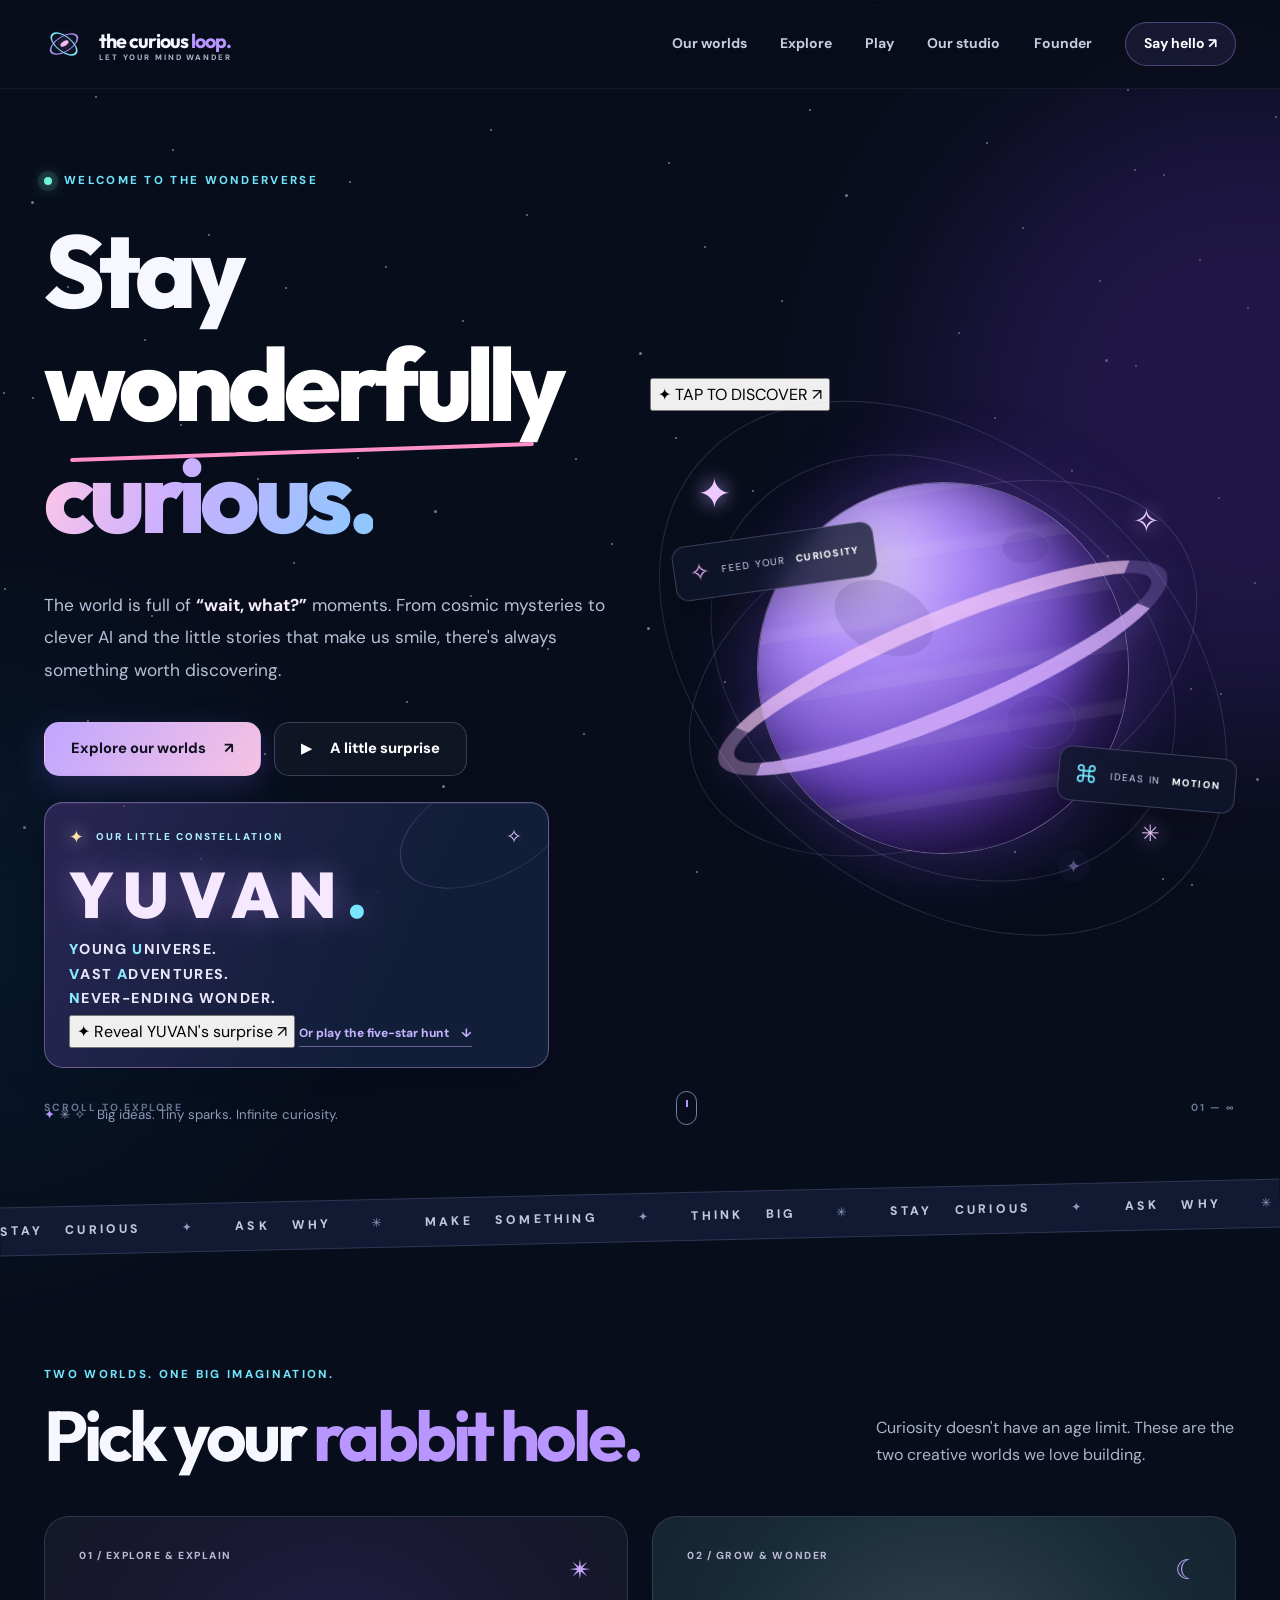
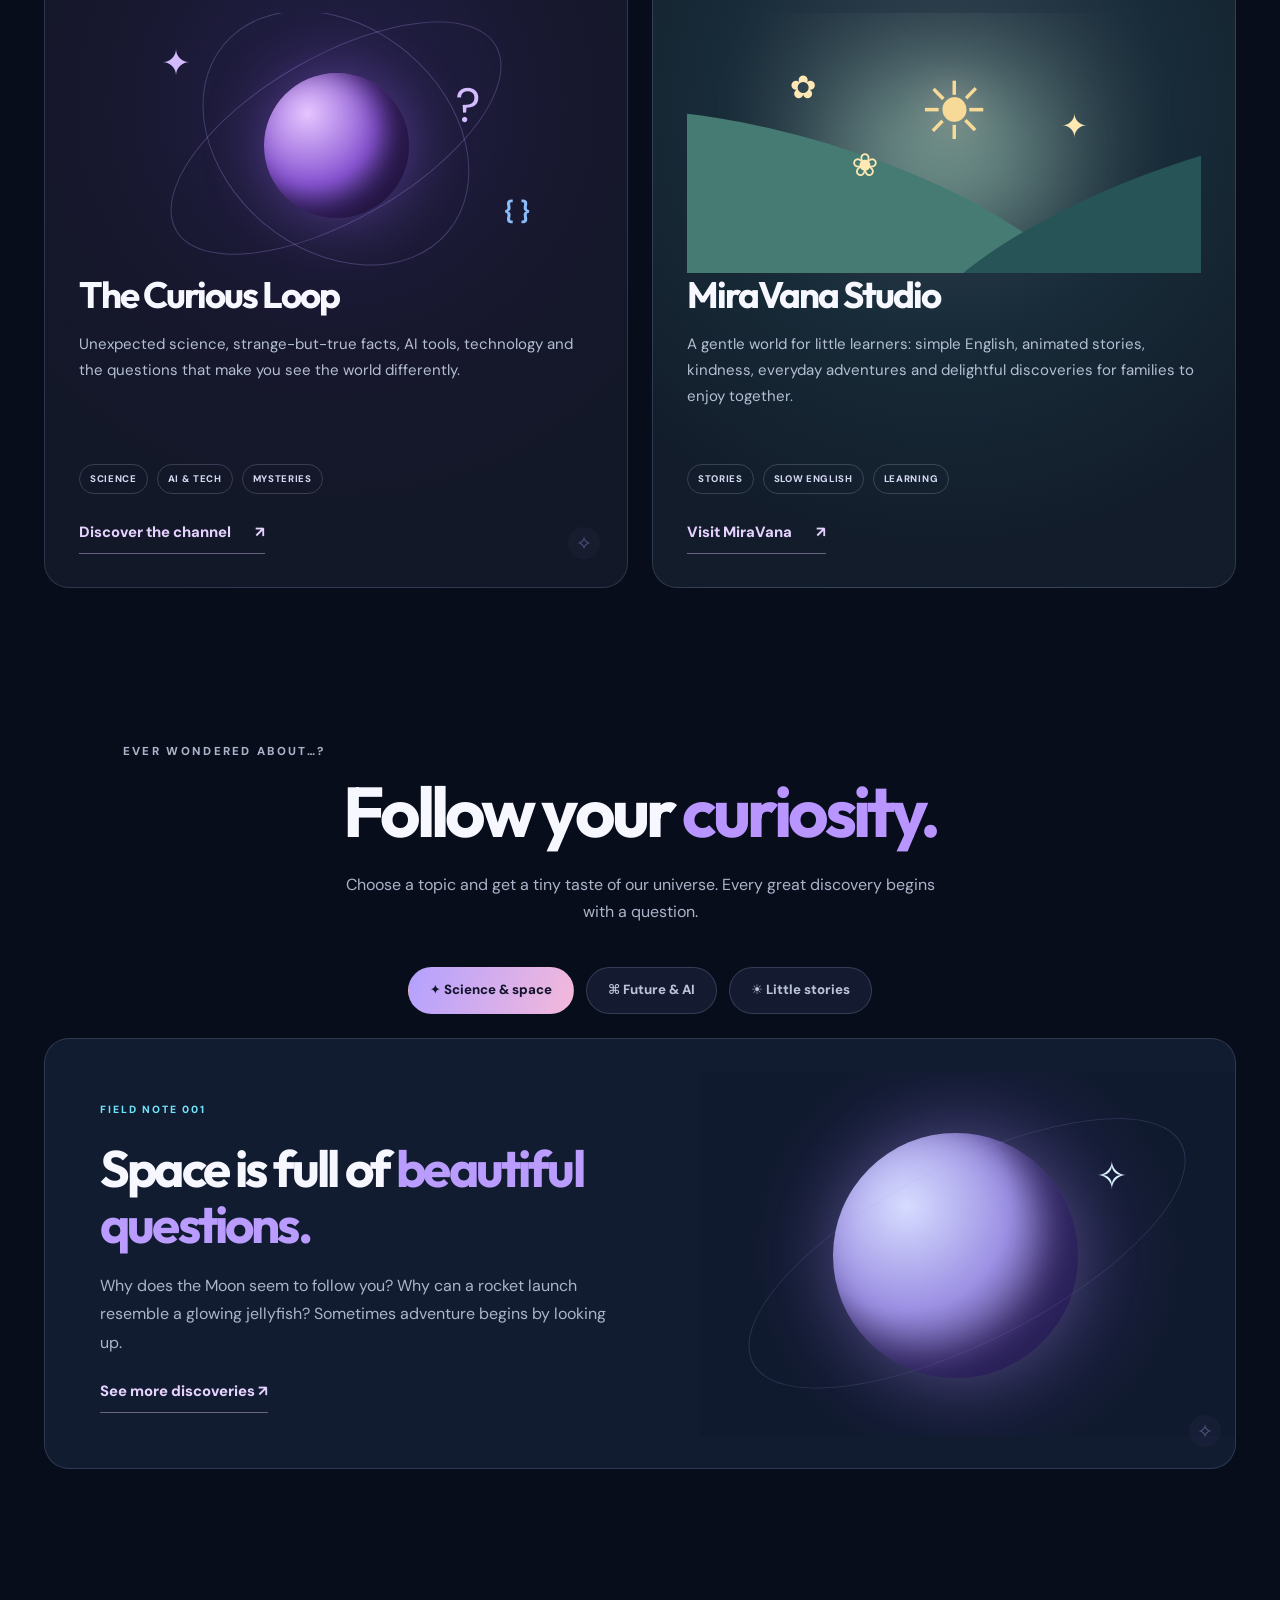
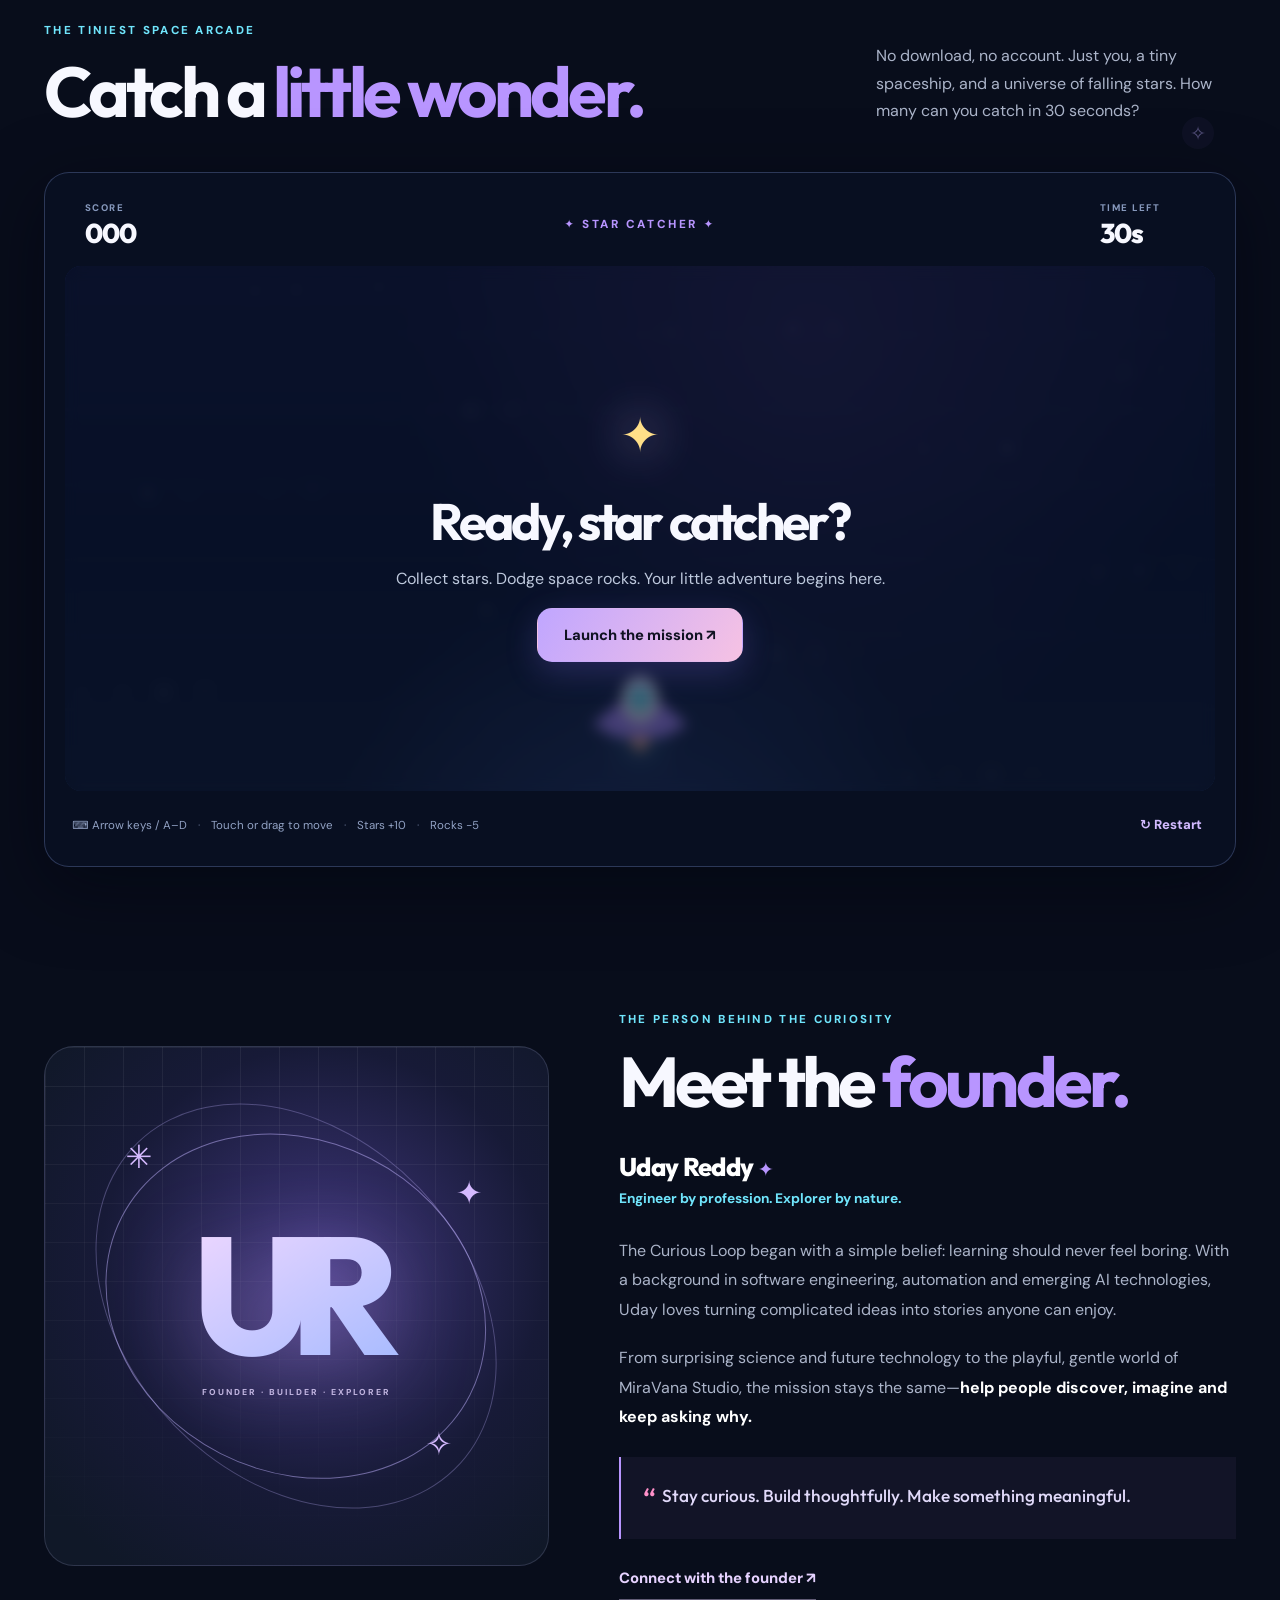
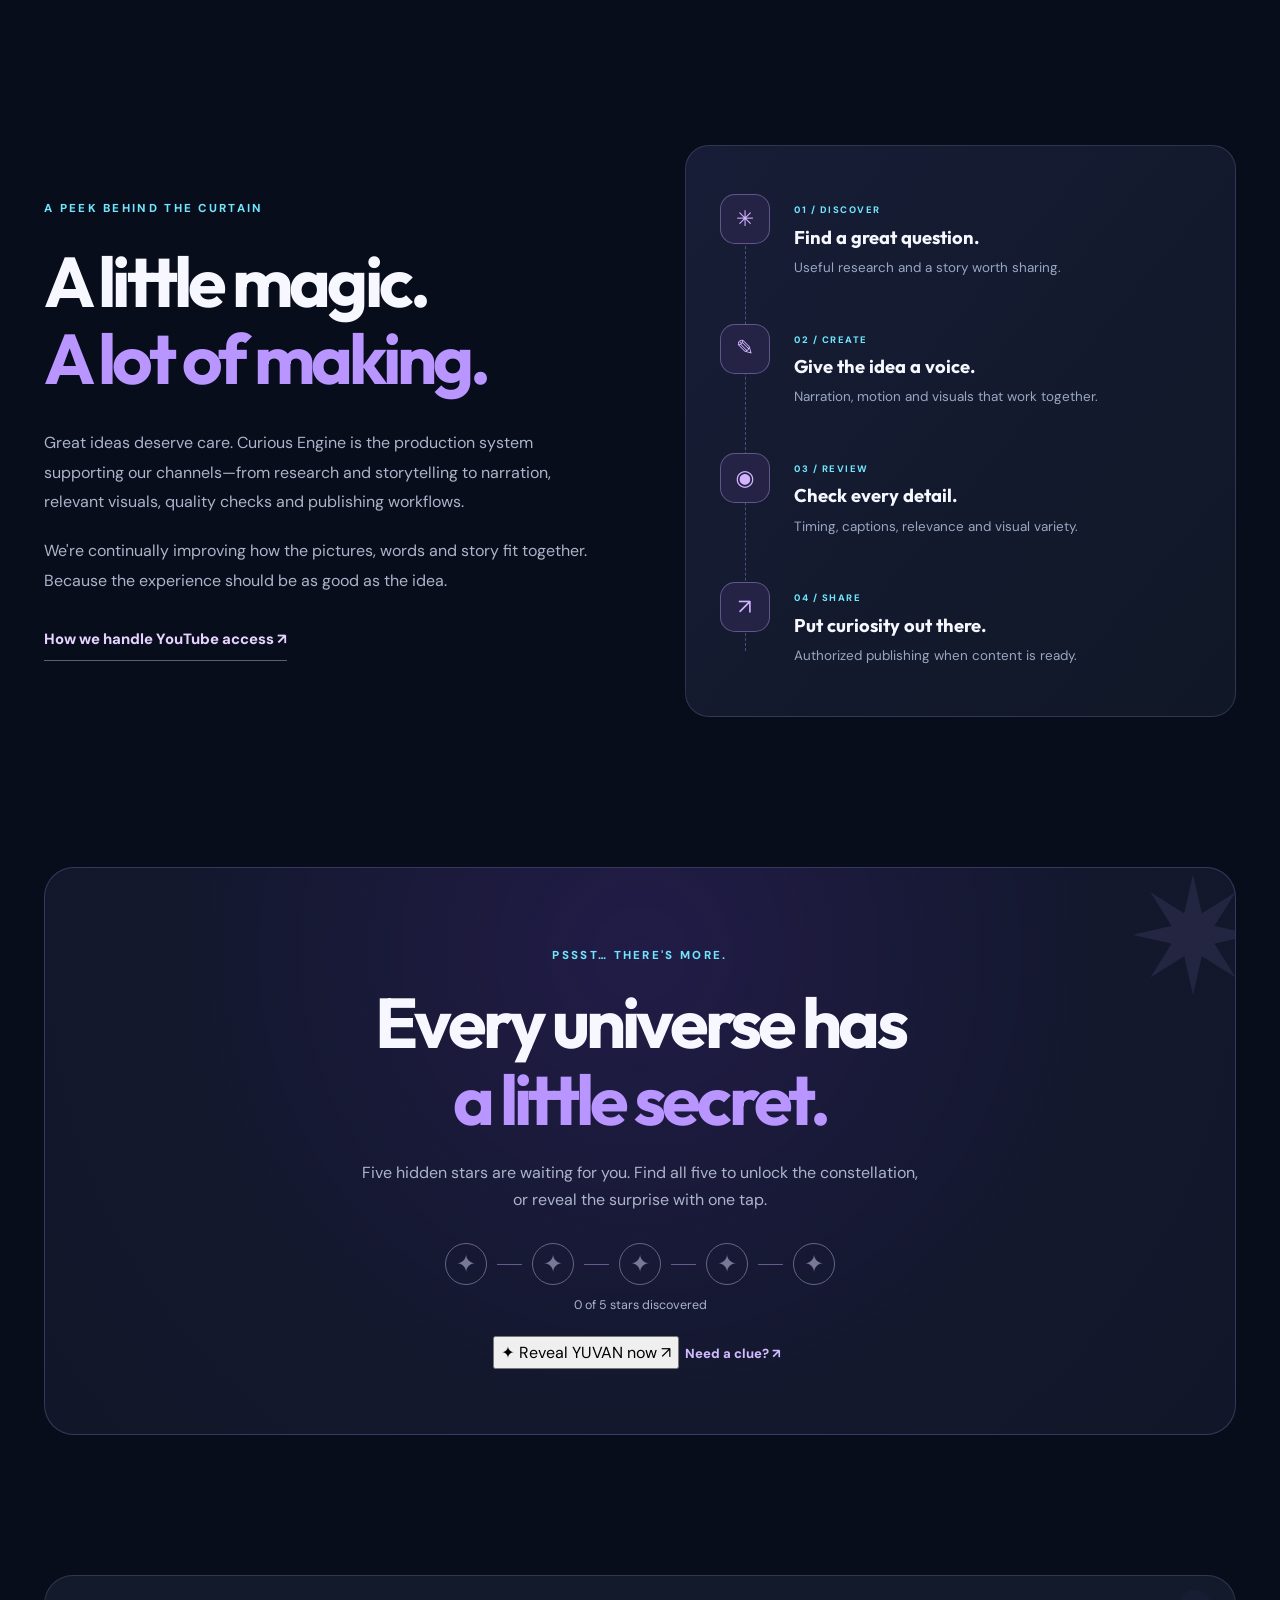
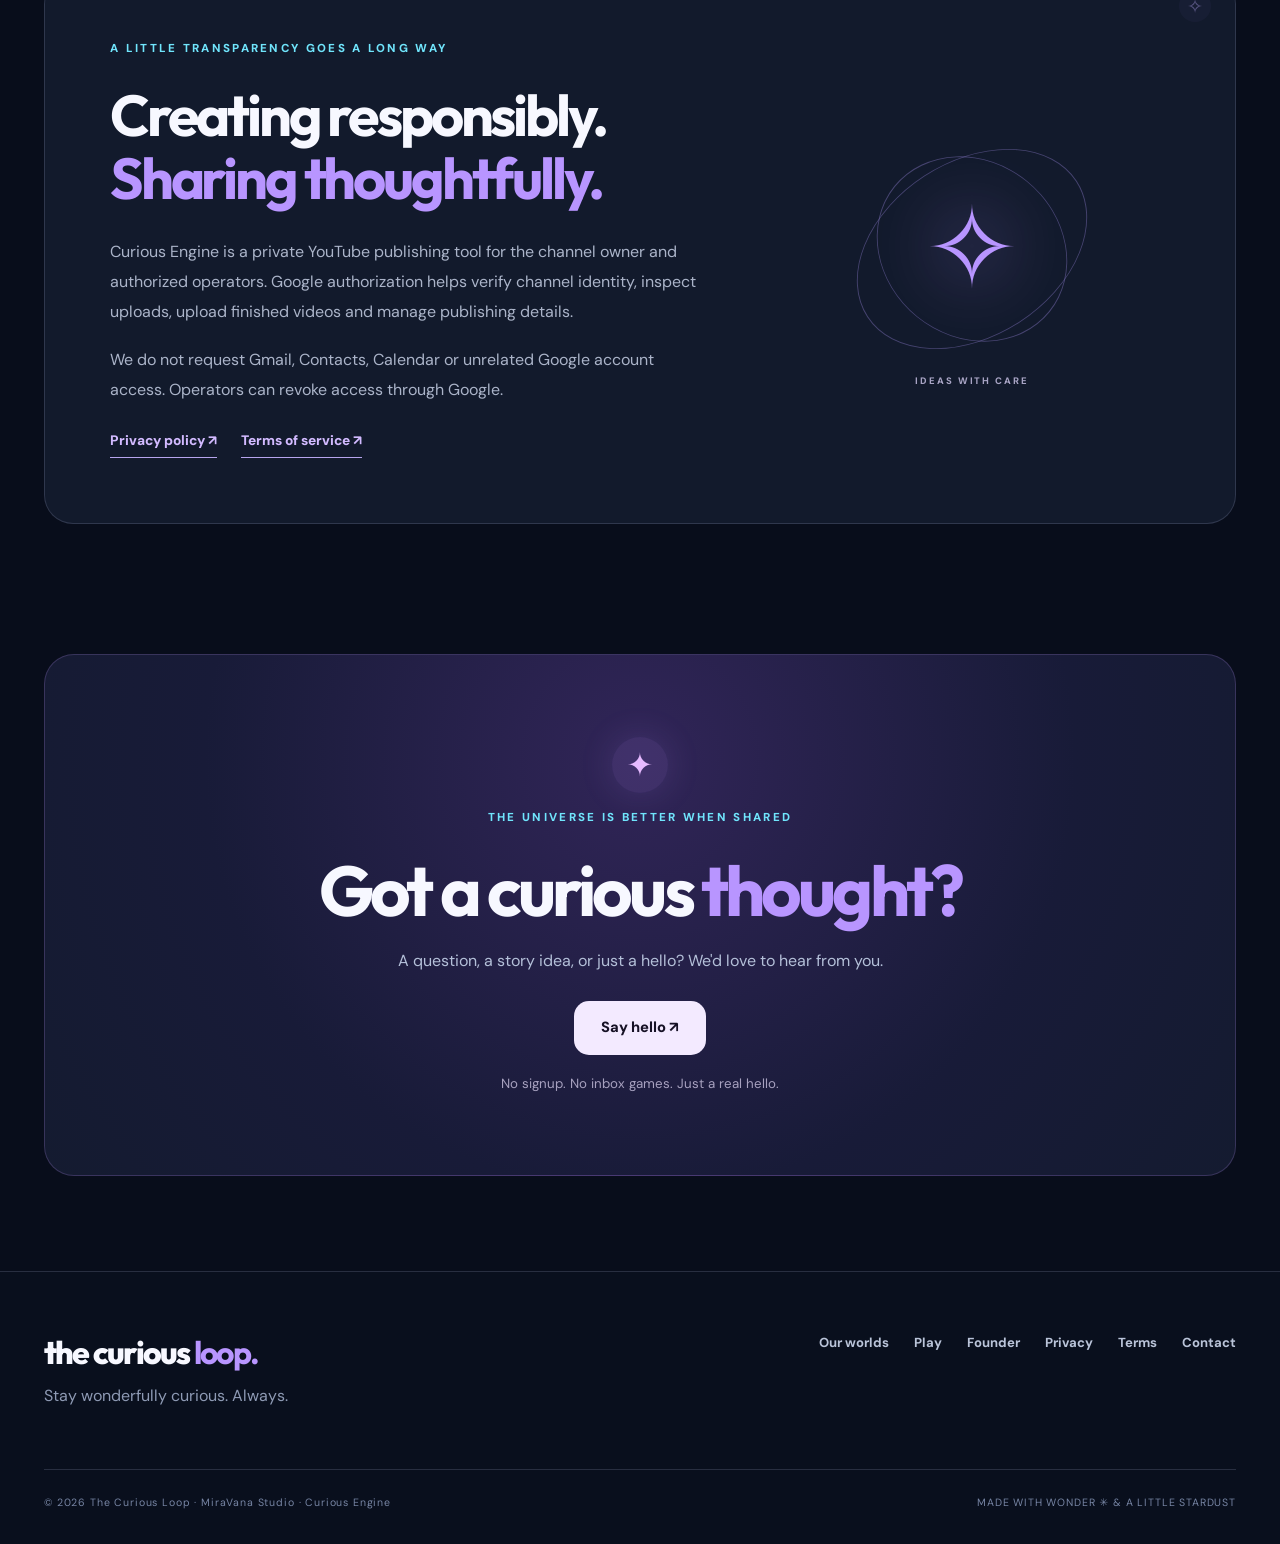
==== commit 3feb826d: "fix UX: visible YUVAN reveal buttons on hero, planet, and star-hunt section" ====
--- a/index.html
+++ b/index.html
@@ -29,15 +29,16 @@
   <div class="dedication-intro"><span class="dedication-spark" aria-hidden="true">✦</span><span>OUR LITTLE CONSTELLATION</span><span class="dedication-orbit" aria-hidden="true">✧</span></div>
   <h2 id="yuvanDedicationTitle" class="dedication-name">YUVAN<span aria-hidden="true">.</span></h2>
   <p class="dedication-meaning"><strong>Y</strong>OUNG <strong>U</strong>NIVERSE.<br><strong>V</strong>AST <strong>A</strong>DVENTURES.<br><strong>N</strong>EVER-ENDING WONDER.</p>
-  <a class="dedication-discover" href="#secret">Discover the hidden constellation <span aria-hidden="true">↗</span></a>
+  <button id="revealYuvan" type="button" class="dedication-reveal"><span aria-hidden="true">✦</span> Reveal YUVAN's surprise <span aria-hidden="true">↗</span></button>
+  <a class="dedication-discover" href="#secret">Or play the five-star hunt <span aria-hidden="true">↓</span></a>
 </aside>
 <p class="hero-note">✦ ✳ ✧ &nbsp; Big ideas. Tiny sparks. Infinite curiosity.</p>
-</div><div class="hero-art" role="img" aria-label="A glowing violet planet surrounded by animated rings and stars">
+</div><div class="hero-art" role="group" aria-label="A purple planet with a clickable YUVAN surprise">
 <div class="art-glow" aria-hidden="true"></div><div class="art-orbit orbit-1" aria-hidden="true"></div><div class="art-orbit orbit-2" aria-hidden="true"></div><div class="art-orbit orbit-3" aria-hidden="true"></div>
-<div class="art-planet" aria-hidden="true"><i></i><i></i><i></i></div><div class="planet-band" aria-hidden="true"></div>
+<div class="art-planet" aria-hidden="true"><i></i><i></i><i></i></div><div class="planet-band" aria-hidden="true"></div><button id="planetReveal" class="planet-reveal-button" type="button" aria-label="Reveal the YUVAN constellation surprise"><span aria-hidden="true">✦</span> TAP TO DISCOVER <span aria-hidden="true">↗</span></button>
 <span class="art-spark spark-a" aria-hidden="true">✦</span><span class="art-spark spark-b" aria-hidden="true">✧</span><span class="art-spark spark-c" aria-hidden="true">✳</span>
 <div class="space-label label-top" aria-hidden="true"><span>✧</span> FEED YOUR <b>CURIOSITY</b></div><div class="space-label label-bottom" aria-hidden="true"><span>⌘</span> IDEAS IN <b>MOTION</b></div>
-<button class="hidden-spark secret-hero" type="button" data-letter="Y" aria-label="Discover a hidden constellation symbol near the planet">✧</button>
+<button class="hidden-spark secret-hero" type="button" data-letter="Y" aria-label="Find the letter Y in the constellation hunt" title="YUVAN hidden star: letter Y"><span aria-hidden="true">✦</span></button>
 </div><div class="hero-bottom"><span>SCROLL TO EXPLORE</span><span class="scroll-mouse" aria-hidden="true"></span><span>01 — ∞</span></div></section>
 
 <div class="marquee-section" aria-label="Our motto"><div class="marquee-track" aria-hidden="true"><span>STAY CURIOUS</span> ✦ <span>ASK WHY</span> ✳ <span>MAKE SOMETHING</span> ✦ <span>THINK BIG</span> ✳ <span>STAY CURIOUS</span> ✦ <span>ASK WHY</span> ✳ <span>MAKE SOMETHING</span> ✦ <span>THINK BIG</span> ✳</div></div>
@@ -102,7 +103,7 @@
 <div class="studio-step"><span>↗</span><div><small>04 / SHARE</small><strong>Put curiosity out there.</strong><p>Authorized publishing when content is ready.</p></div></div>
 </div></div></section>
 
-<section class="section container secret-section" id="secret" aria-labelledby="secretHeading"><div class="secret-card" data-reveal><div class="secret-deco" aria-hidden="true">✷</div><p class="section-kicker">PSSST… THERE'S MORE.</p><h2 id="secretHeading">Every universe has<br><em>a little secret.</em></h2><p>Five shy stars are hiding on this page. Find them all, and a special constellation will light up.</p><div class="constellation-display" aria-label="Hidden constellation progress"><span class="constellation-slot">✦</span><i></i><span class="constellation-slot">✦</span><i></i><span class="constellation-slot">✦</span><i></i><span class="constellation-slot">✦</span><i></i><span class="constellation-slot">✦</span></div><p id="puzzleStatus" class="puzzle-status" role="status" aria-live="polite">0 of 5 stars discovered</p><button class="hint-button" type="button" id="hintButton">Need a clue? ↗</button><p id="puzzleHint" class="puzzle-hint" hidden>First clue: search near the giant planet at the top.</p></div></section>
+<section class="section container secret-section" id="secret" aria-labelledby="secretHeading"><div class="secret-card" data-reveal><div class="secret-deco" aria-hidden="true">✷</div><p class="section-kicker">PSSST… THERE'S MORE.</p><h2 id="secretHeading">Every universe has<br><em>a little secret.</em></h2><p>Five hidden stars are waiting for you. Find all five to unlock the constellation, or reveal the surprise with one tap.</p><div class="constellation-display" aria-label="Hidden constellation progress"><span class="constellation-slot">✦</span><i></i><span class="constellation-slot">✦</span><i></i><span class="constellation-slot">✦</span><i></i><span class="constellation-slot">✦</span><i></i><span class="constellation-slot">✦</span></div><p id="puzzleStatus" class="puzzle-status" role="status" aria-live="polite">0 of 5 stars discovered</p><button class="puzzle-reveal" type="button" id="puzzleReveal">✦ Reveal YUVAN now ↗</button><button class="hint-button" type="button" id="hintButton">Need a clue? ↗</button><p id="puzzleHint" class="puzzle-hint" hidden>First clue: search near the giant planet at the top.</p></div></section>
 
 <section class="section container transparency-section" id="transparency" aria-labelledby="transparencyHeading"><div class="transparency-inner" data-reveal><div><p class="section-kicker">A LITTLE TRANSPARENCY GOES A LONG WAY</p><h2 id="transparencyHeading">Creating responsibly.<br><em>Sharing thoughtfully.</em></h2><p>Curious Engine is a private YouTube publishing tool for the channel owner and authorized operators. Google authorization helps verify channel identity, inspect uploads, upload finished videos and manage publishing details.</p><p>We do not request Gmail, Contacts, Calendar or unrelated Google account access. Operators can revoke access through Google.</p><div class="policy-links"><a href="/privacy.html">Privacy policy ↗</a><a href="/terms.html">Terms of service ↗</a></div></div><div class="trust-visual" aria-hidden="true"><i></i><i></i><span>✧</span><small>IDEAS WITH CARE</small></div></div><button class="hidden-spark privacy-secret" type="button" data-letter="N" aria-label="Discover a hidden constellation symbol near our values">✧</button></section>
 
--- a/styles.css
+++ b/styles.css
@@ -368,3 +368,59 @@
   .site-nav.legal-nav{gap:8px;font-size:.69rem}
   .legal h1{font-size:2.35rem}
 }
+
+
+/* Visible YUVAN dedication: a welcoming signature near the very top,
+   rather than making visitors solve an easter egg to learn its meaning. */
+.hero-dedication{
+  position:relative;isolation:isolate;overflow:hidden;
+  margin:26px 0 0;padding:20px 24px 19px;
+  max-width:505px;border-radius:19px;
+  border:1px solid rgba(221,181,255,.39);
+  background:linear-gradient(115deg,rgba(78,55,129,.49),rgba(19,34,62,.86) 68%);
+  box-shadow:0 13px 42px rgba(5,8,25,.25),inset 0 1px rgba(255,255,255,.055);
+}
+.hero-dedication:before{
+  content:"";position:absolute;right:-28px;top:-65px;
+  width:180px;height:180px;border:1px solid rgba(205,174,255,.23);
+  border-radius:50%;transform:rotate(-25deg) scaleY(.55);pointer-events:none;
+}
+.dedication-intro{
+  display:flex;align-items:center;gap:10px;
+  color:#aeeffd;font-size:.62rem;line-height:1.5;
+  font-weight:800;letter-spacing:.2em;
+}
+.dedication-spark{font-size:1.1rem;color:#fae0a5;text-shadow:0 0 16px #e9c6ff}
+.dedication-orbit{margin-left:auto;font-size:1.2rem;color:#e7c6ff;animation:floaty 6s ease-in-out infinite}
+.hero-dedication .dedication-name{
+  margin:8px 0 8px;
+  width:max-content;max-width:100%;font-family:var(--display);
+  font-size:clamp(2.7rem,5vw,4.35rem);
+  font-weight:900;letter-spacing:.16em;line-height:1.08;
+  color:#f6e9ff;
+  text-shadow:0 0 30px rgba(193,143,255,.38);
+}
+.dedication-name>span{letter-spacing:0;color:#78e4ff}
+.hero-dedication .dedication-meaning{
+  margin:0;color:#e8e5fa;font-size:clamp(.78rem,1.12vw,.91rem);
+  font-weight:800;letter-spacing:.095em;line-height:1.72;
+}
+.dedication-meaning strong{color:#8ae9ff;font-weight:900}
+.dedication-discover{
+  display:inline-flex;align-items:center;gap:12px;
+  margin-top:12px;color:#c6b3ff;font-size:.75rem;
+  font-weight:800;border-bottom:1px solid rgba(206,179,255,.45);
+  padding-bottom:3px;transition:color .2s,border-color .2s;
+}
+.dedication-discover:hover{color:#8bf0fd;border-color:#8bf0fd}
+@media(max-width:800px){
+  .hero-dedication{max-width:590px}
+  .hero-dedication .dedication-name{font-size:clamp(3rem,10vw,4.3rem)}
+  .hero-dedication .dedication-meaning{font-size:.88rem}
+}
+@media(max-width:420px){
+  .hero-dedication{padding:19px 18px}
+  .dedication-intro{font-size:.54rem;letter-spacing:.16em}
+  .hero-dedication .dedication-name{font-size:2.75rem;letter-spacing:.14em}
+  .hero-dedication .dedication-meaning{font-size:.78rem}
+}
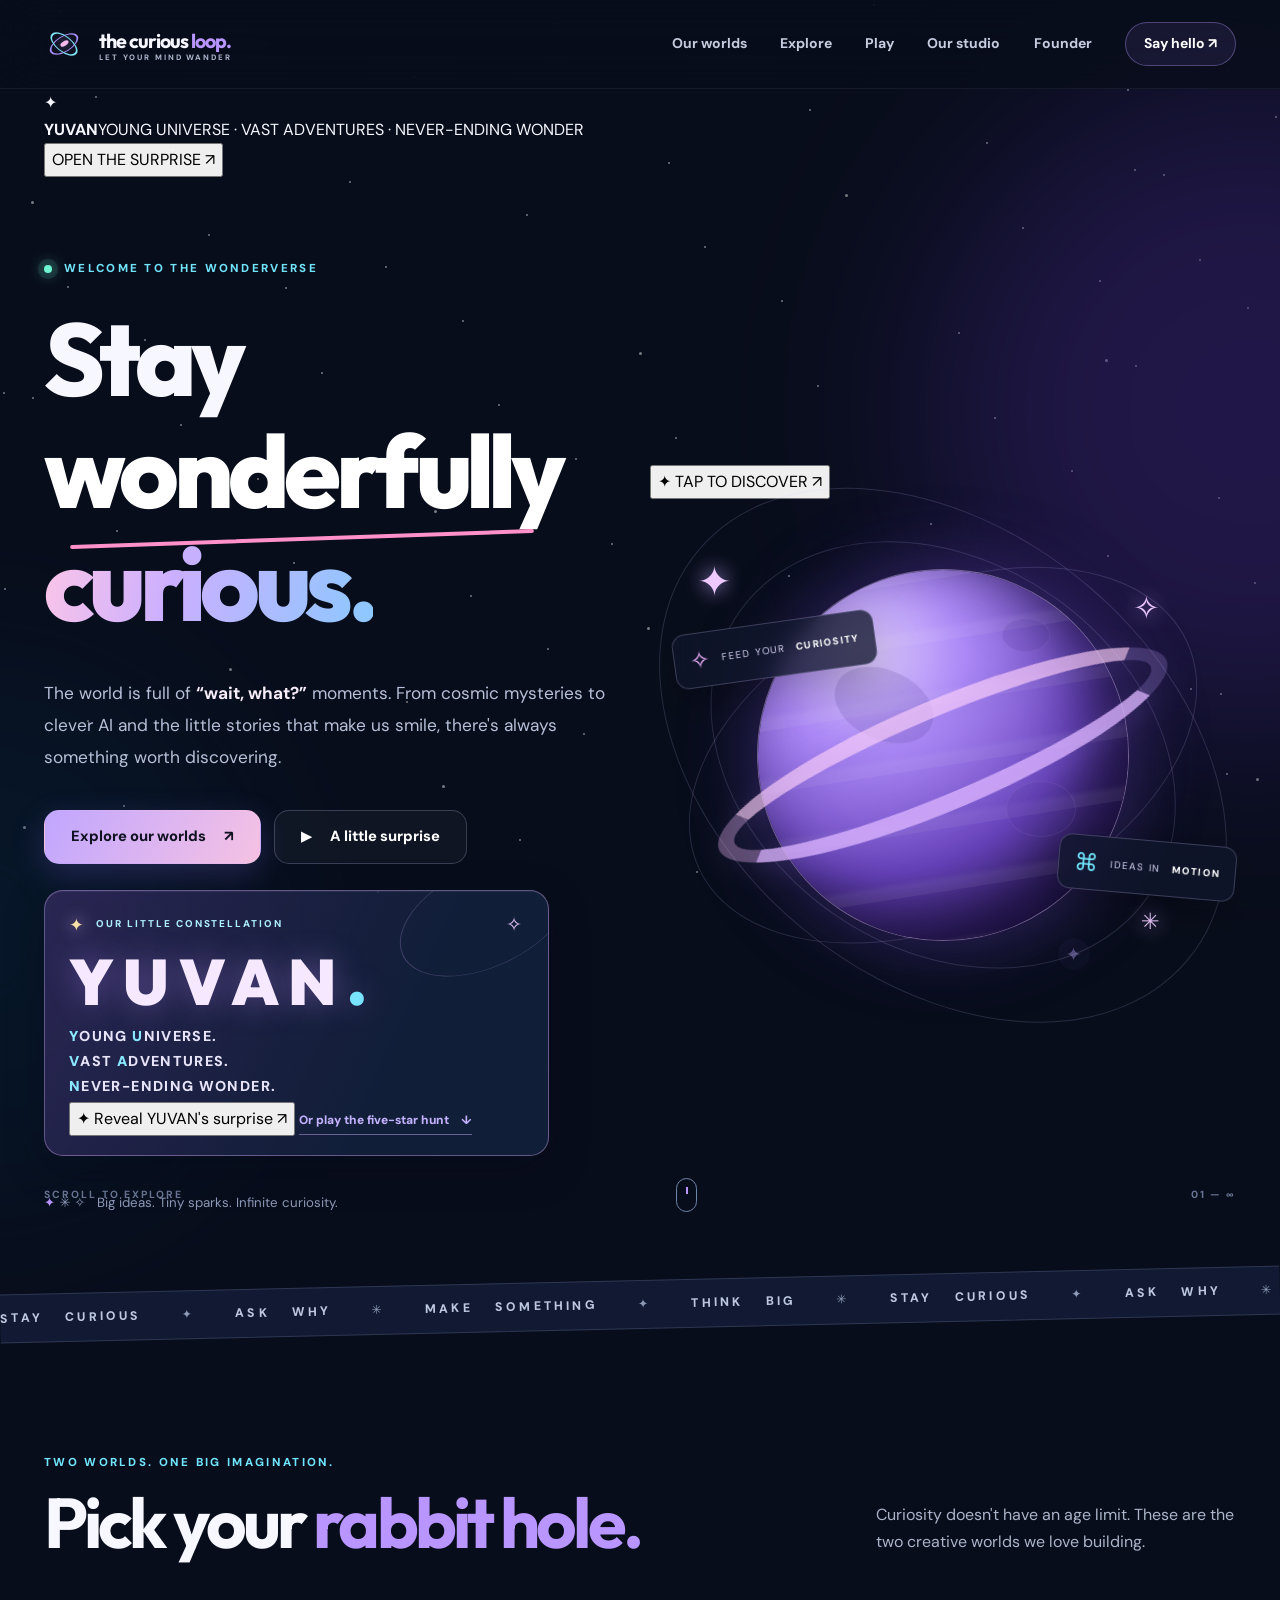
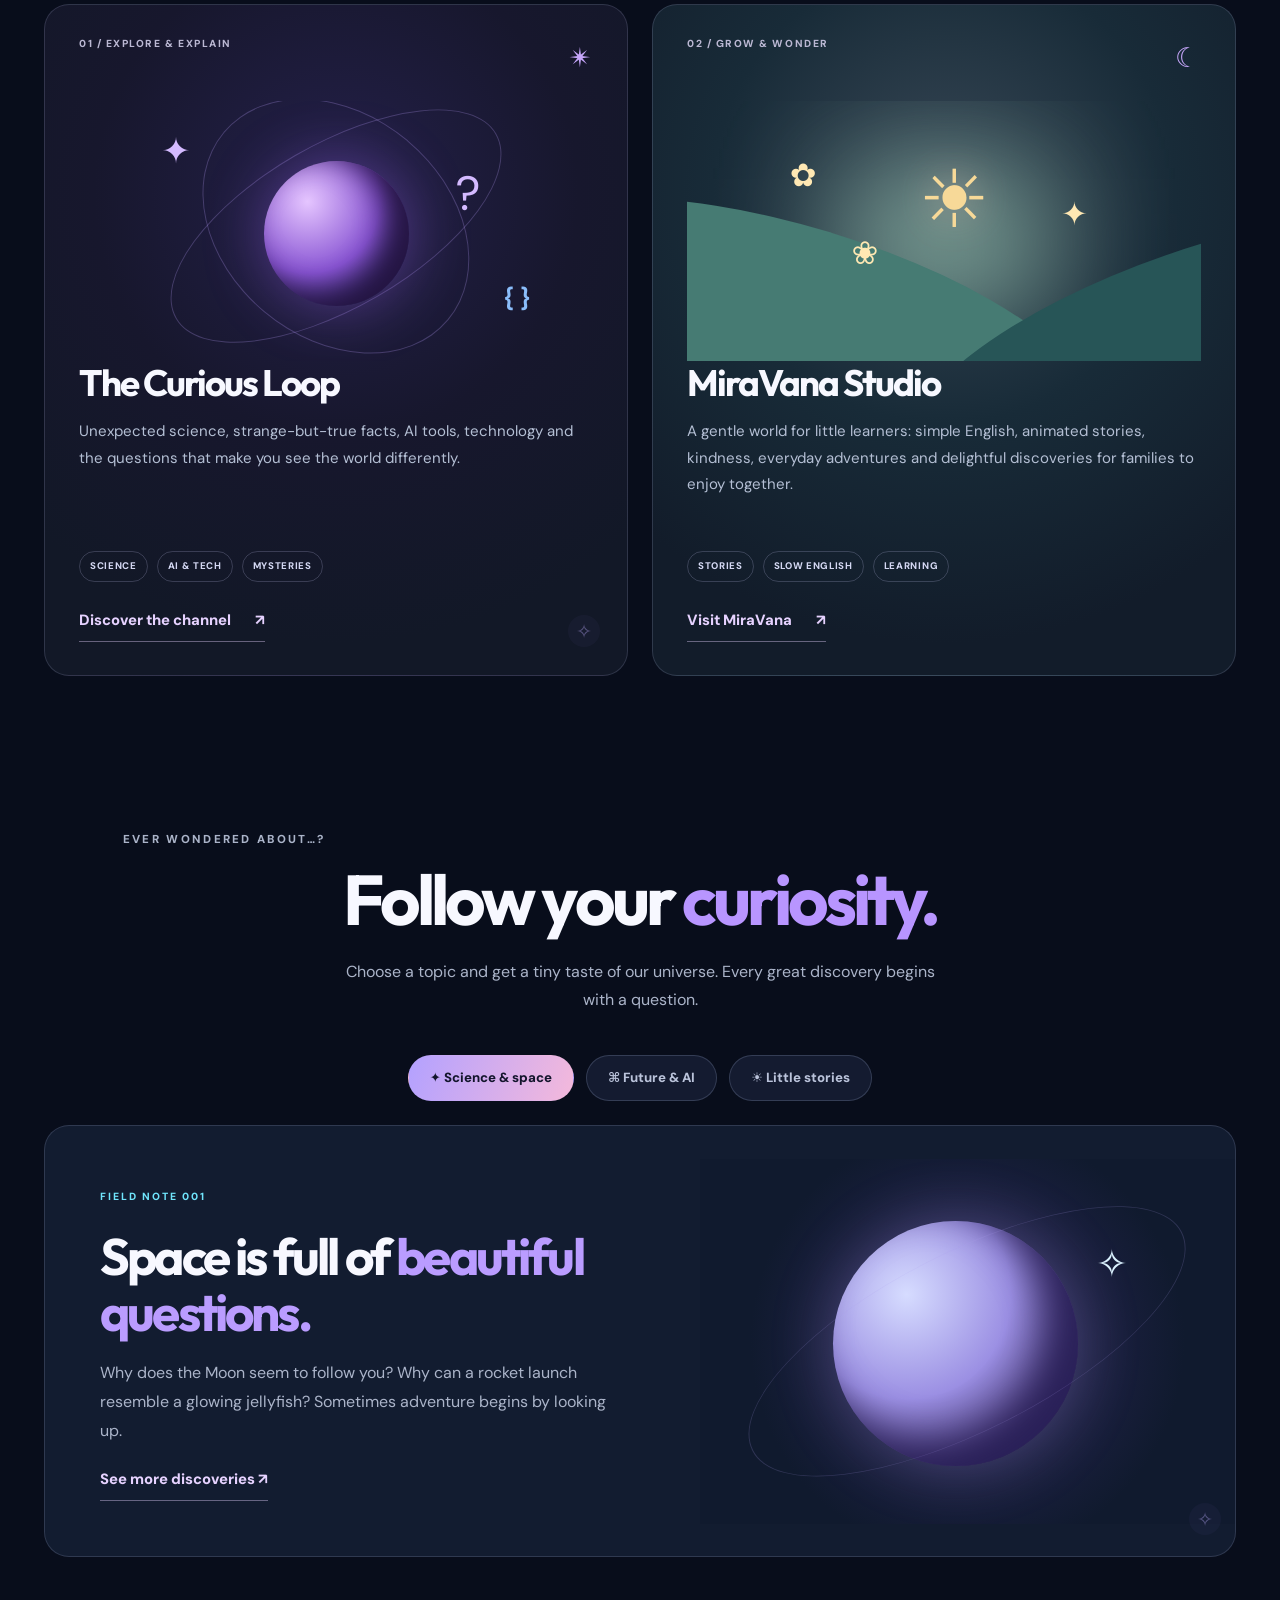
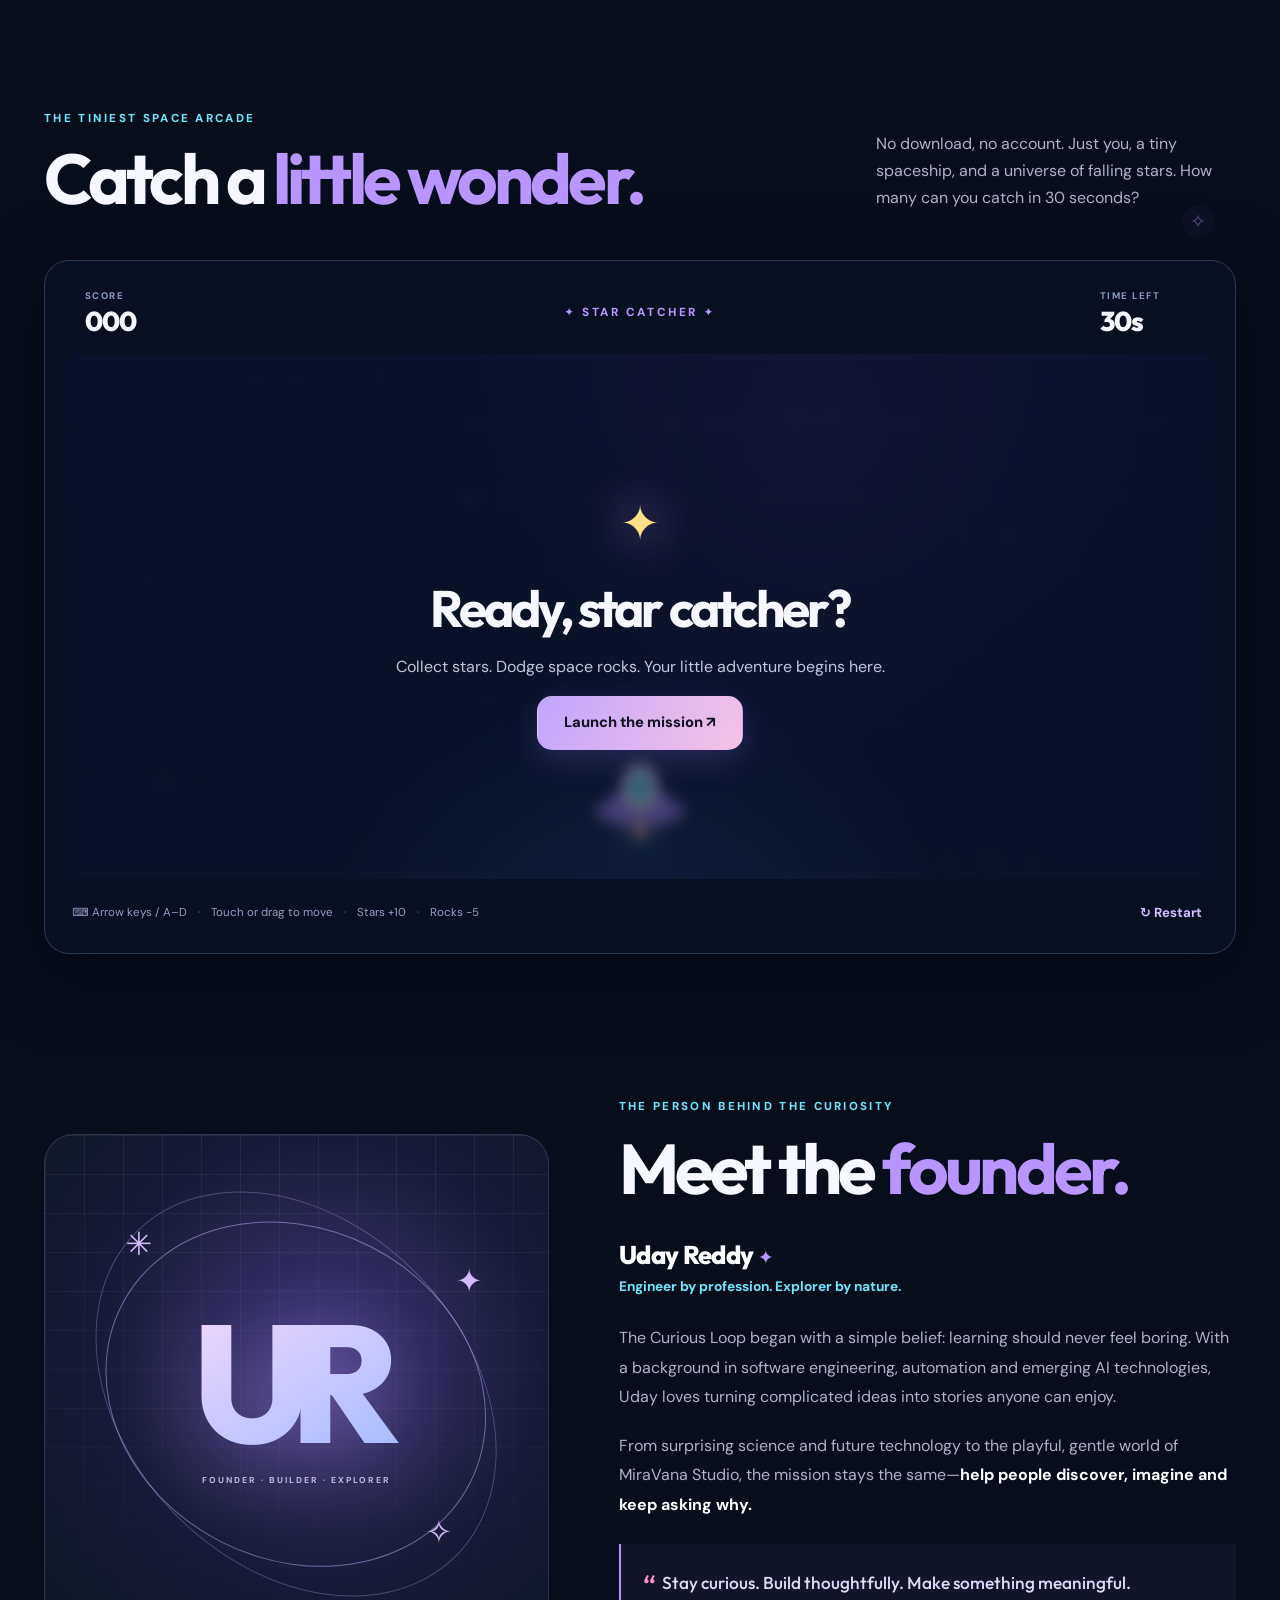
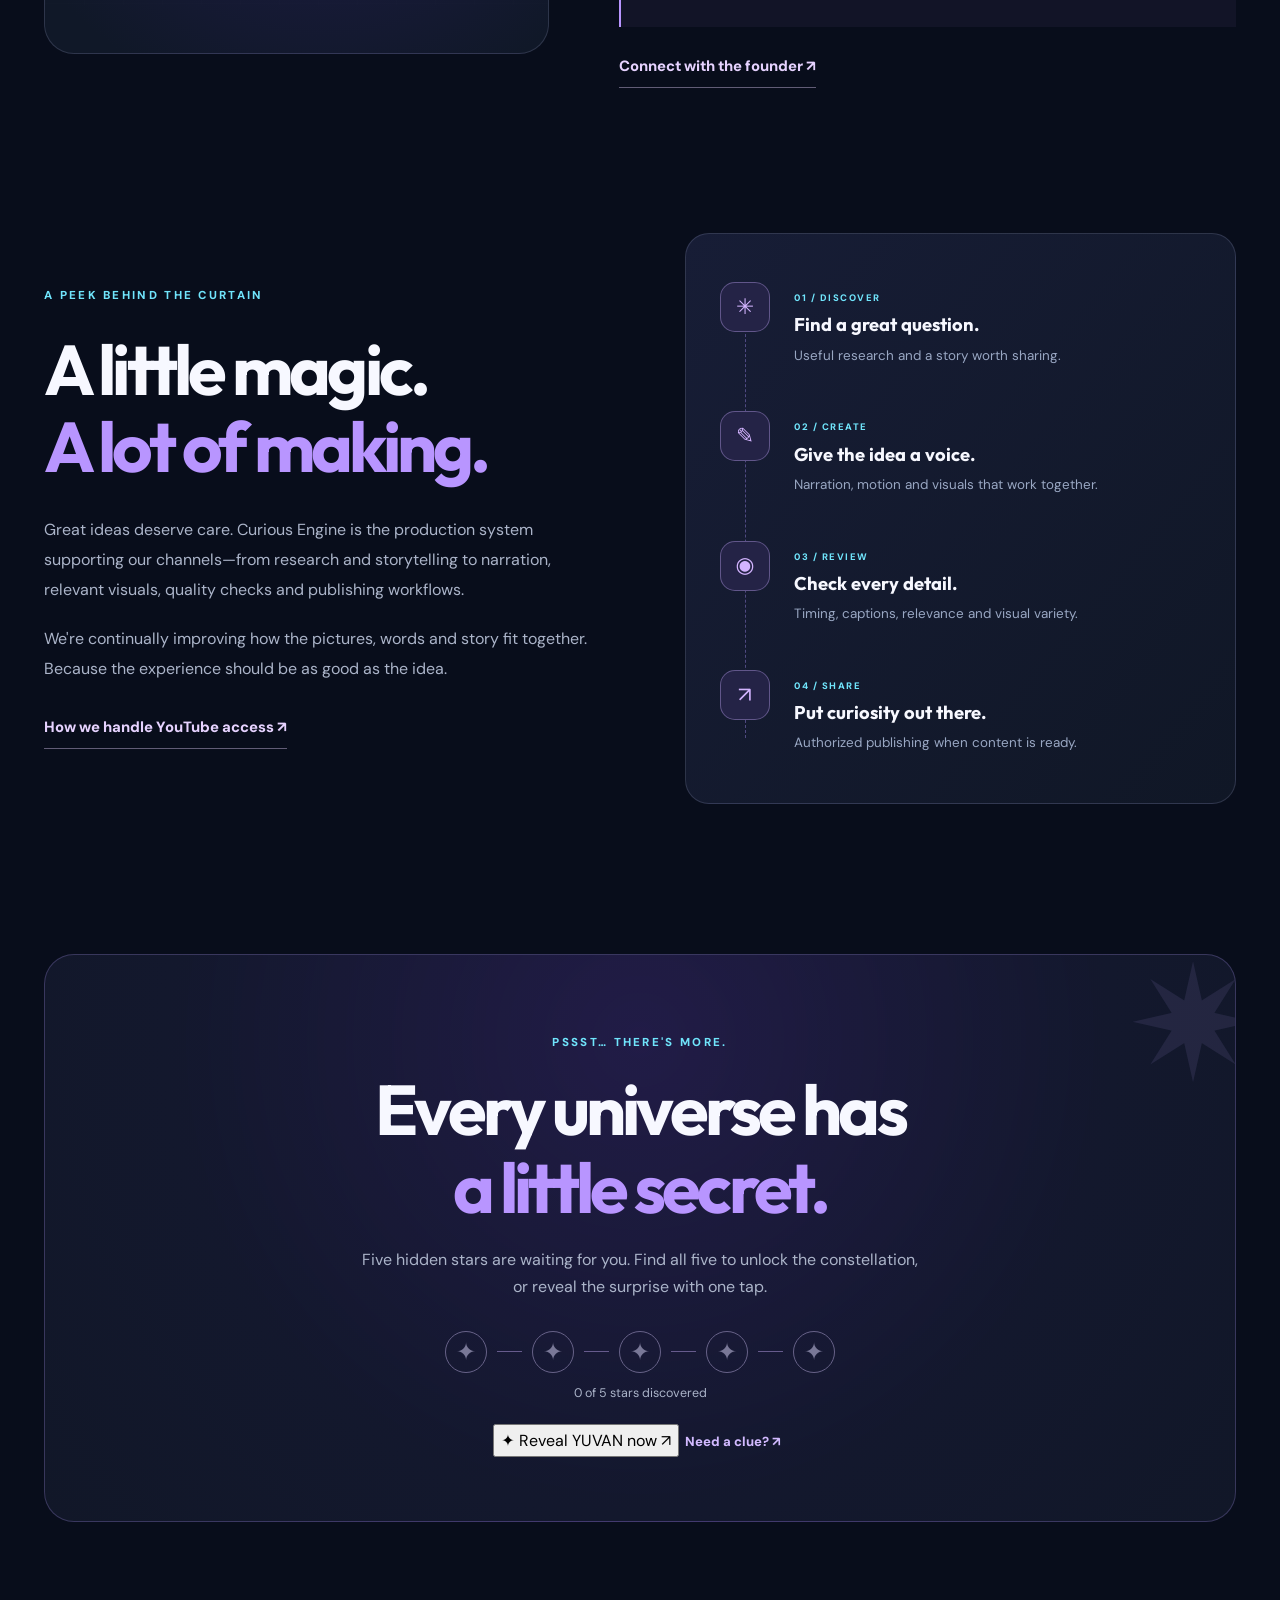
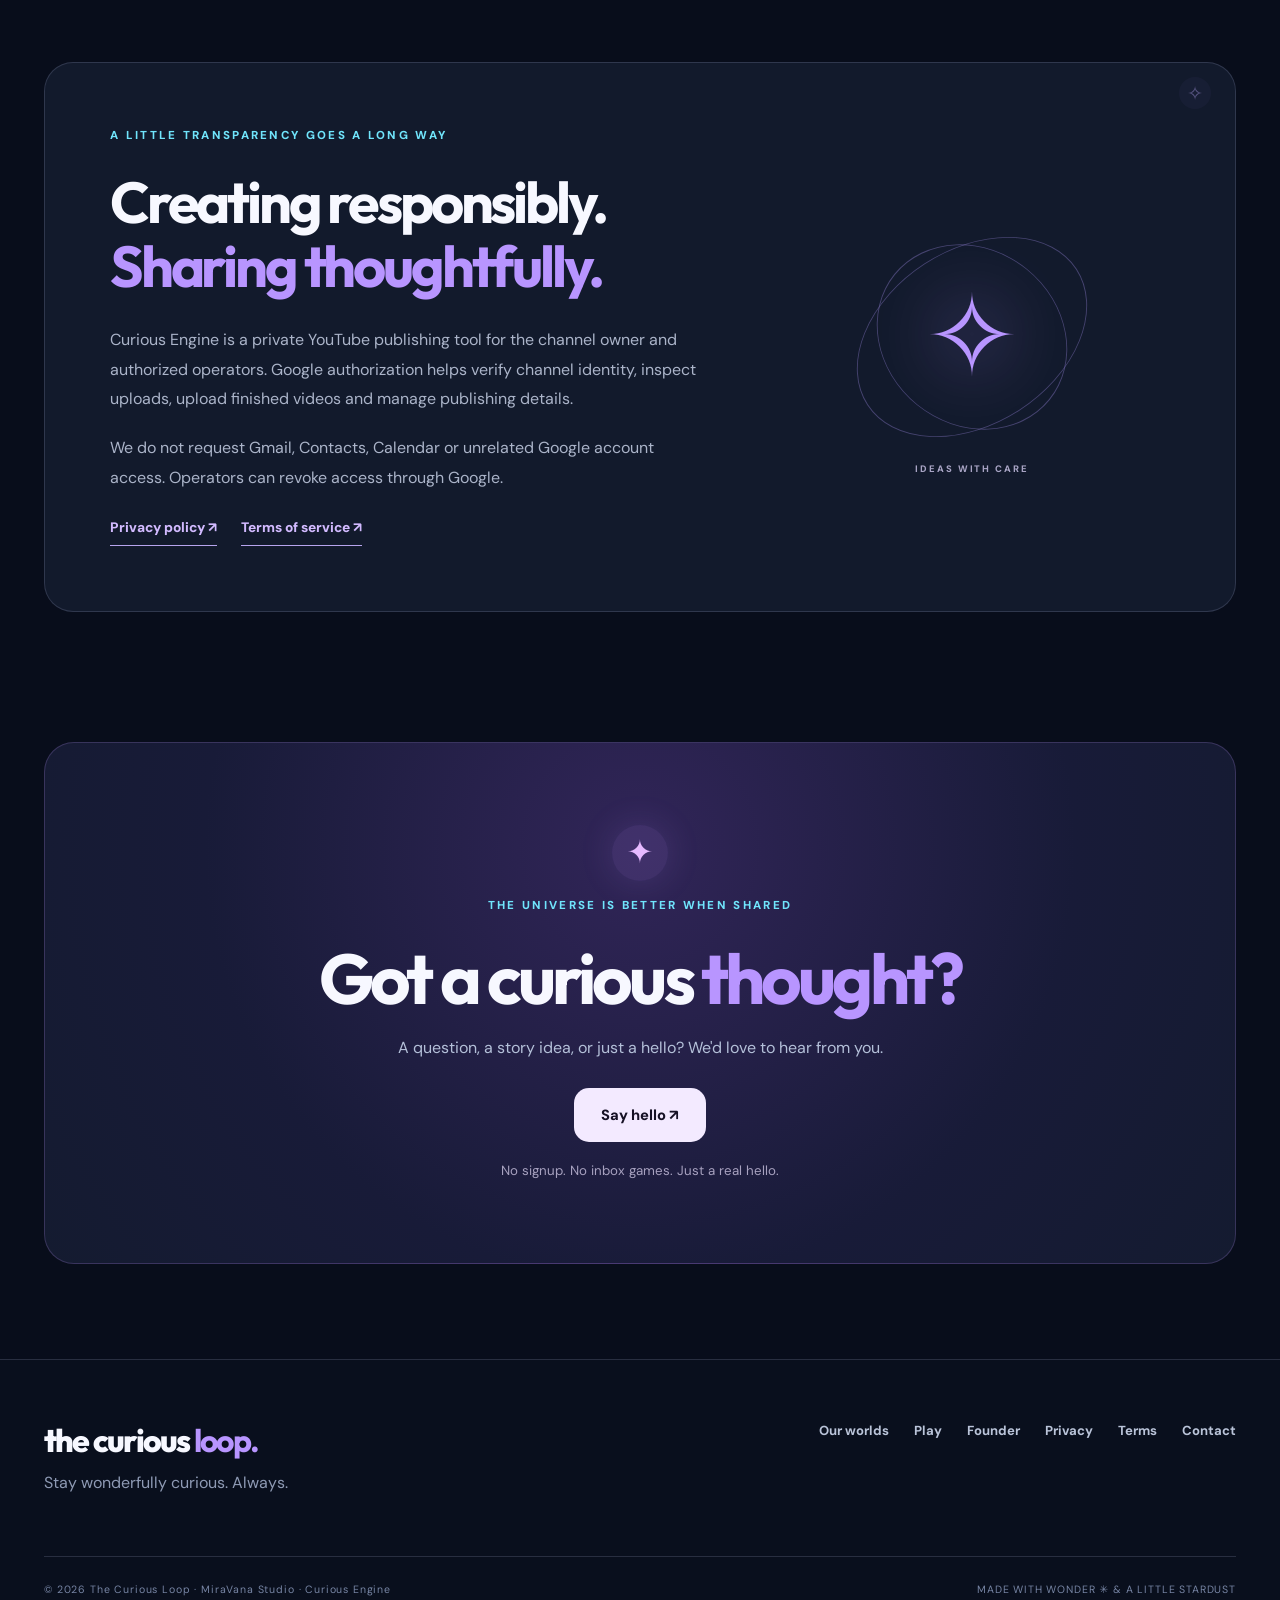
==== commit 3634e28d: "feat: add always-visible YUVAN dedication ribbon at the very top of the homepage" ====
--- a/index.html
+++ b/index.html
@@ -20,6 +20,11 @@
 <nav class="site-nav" id="siteNav" aria-label="Main navigation"><a href="#worlds">Our worlds</a><a href="#discover">Explore</a><a href="#play">Play</a><a href="#studio">Our studio</a><a href="#founder">Founder</a><a href="#contact" class="nav-pill">Say hello ↗</a></nav>
 </div></header>
 <main id="main">
+<div class="constellation-banner container" aria-label="YUVAN dedication">
+  <span class="banner-star" aria-hidden="true">✦</span>
+  <div class="banner-text"><strong>YUVAN</strong><span>YOUNG UNIVERSE · VAST ADVENTURES · NEVER-ENDING WONDER</span></div>
+  <button type="button" class="banner-open" id="topReveal">OPEN THE SURPRISE <span aria-hidden="true">↗</span></button>
+</div>
 <section class="hero container" aria-labelledby="heroTitle"><div class="hero-copy">
 <p class="eyebrow"><span class="live-dot" aria-hidden="true"></span> WELCOME TO THE WONDERVERSE</p>
 <h1 id="heroTitle">Stay <em>wonderfully</em><br><span class="gradient-text">curious.</span></h1>
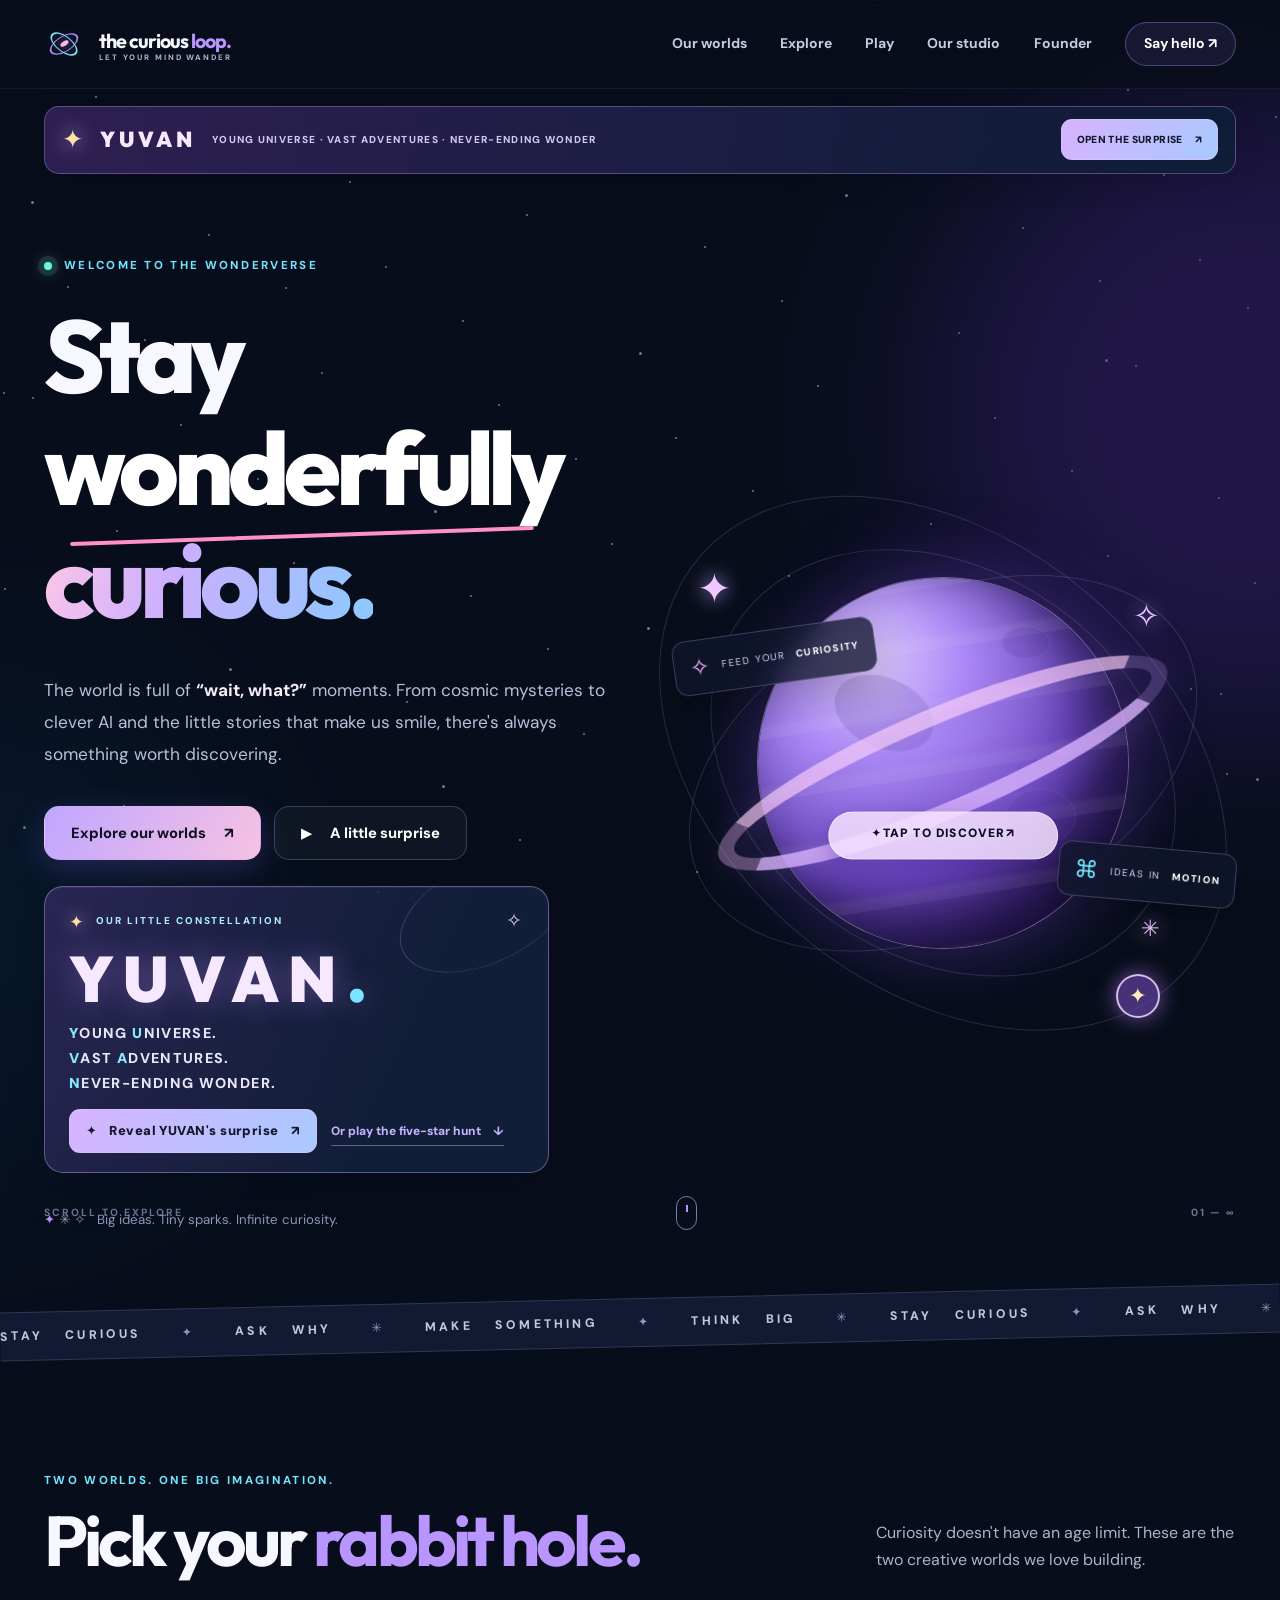
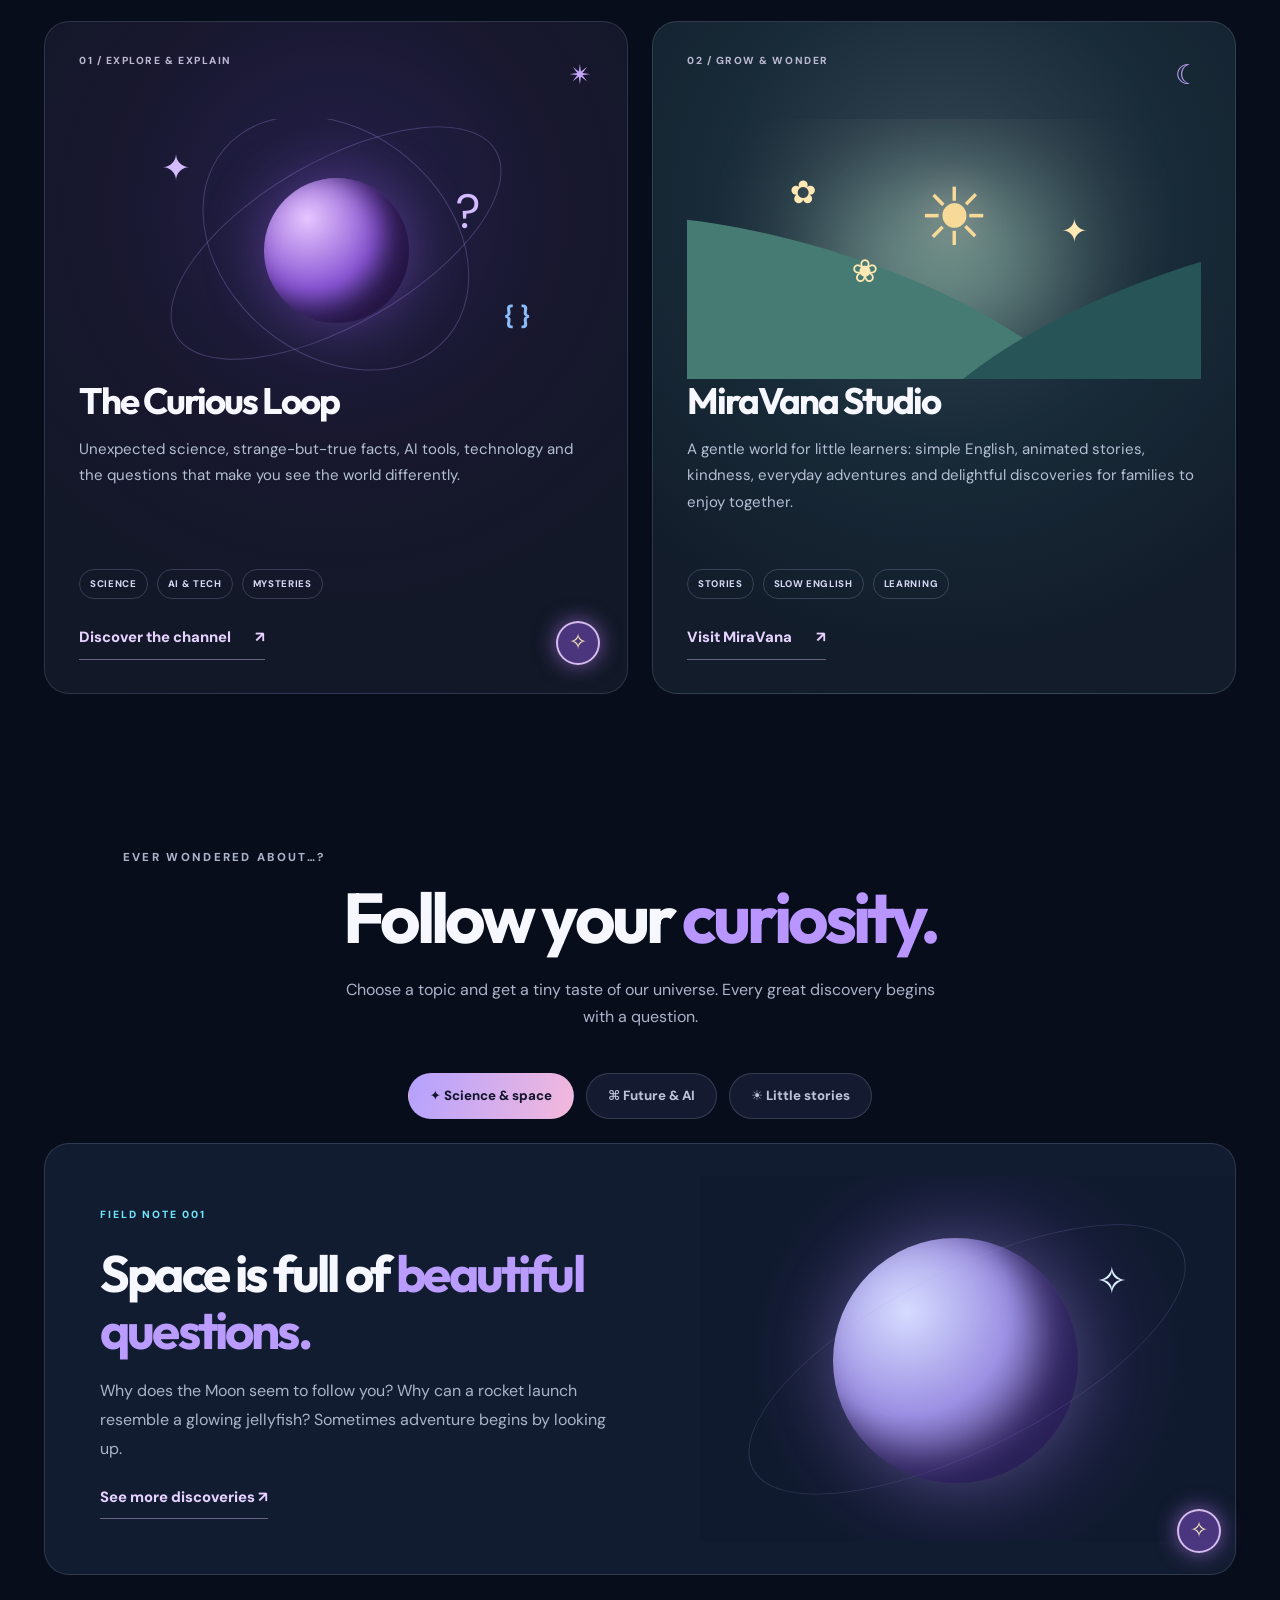
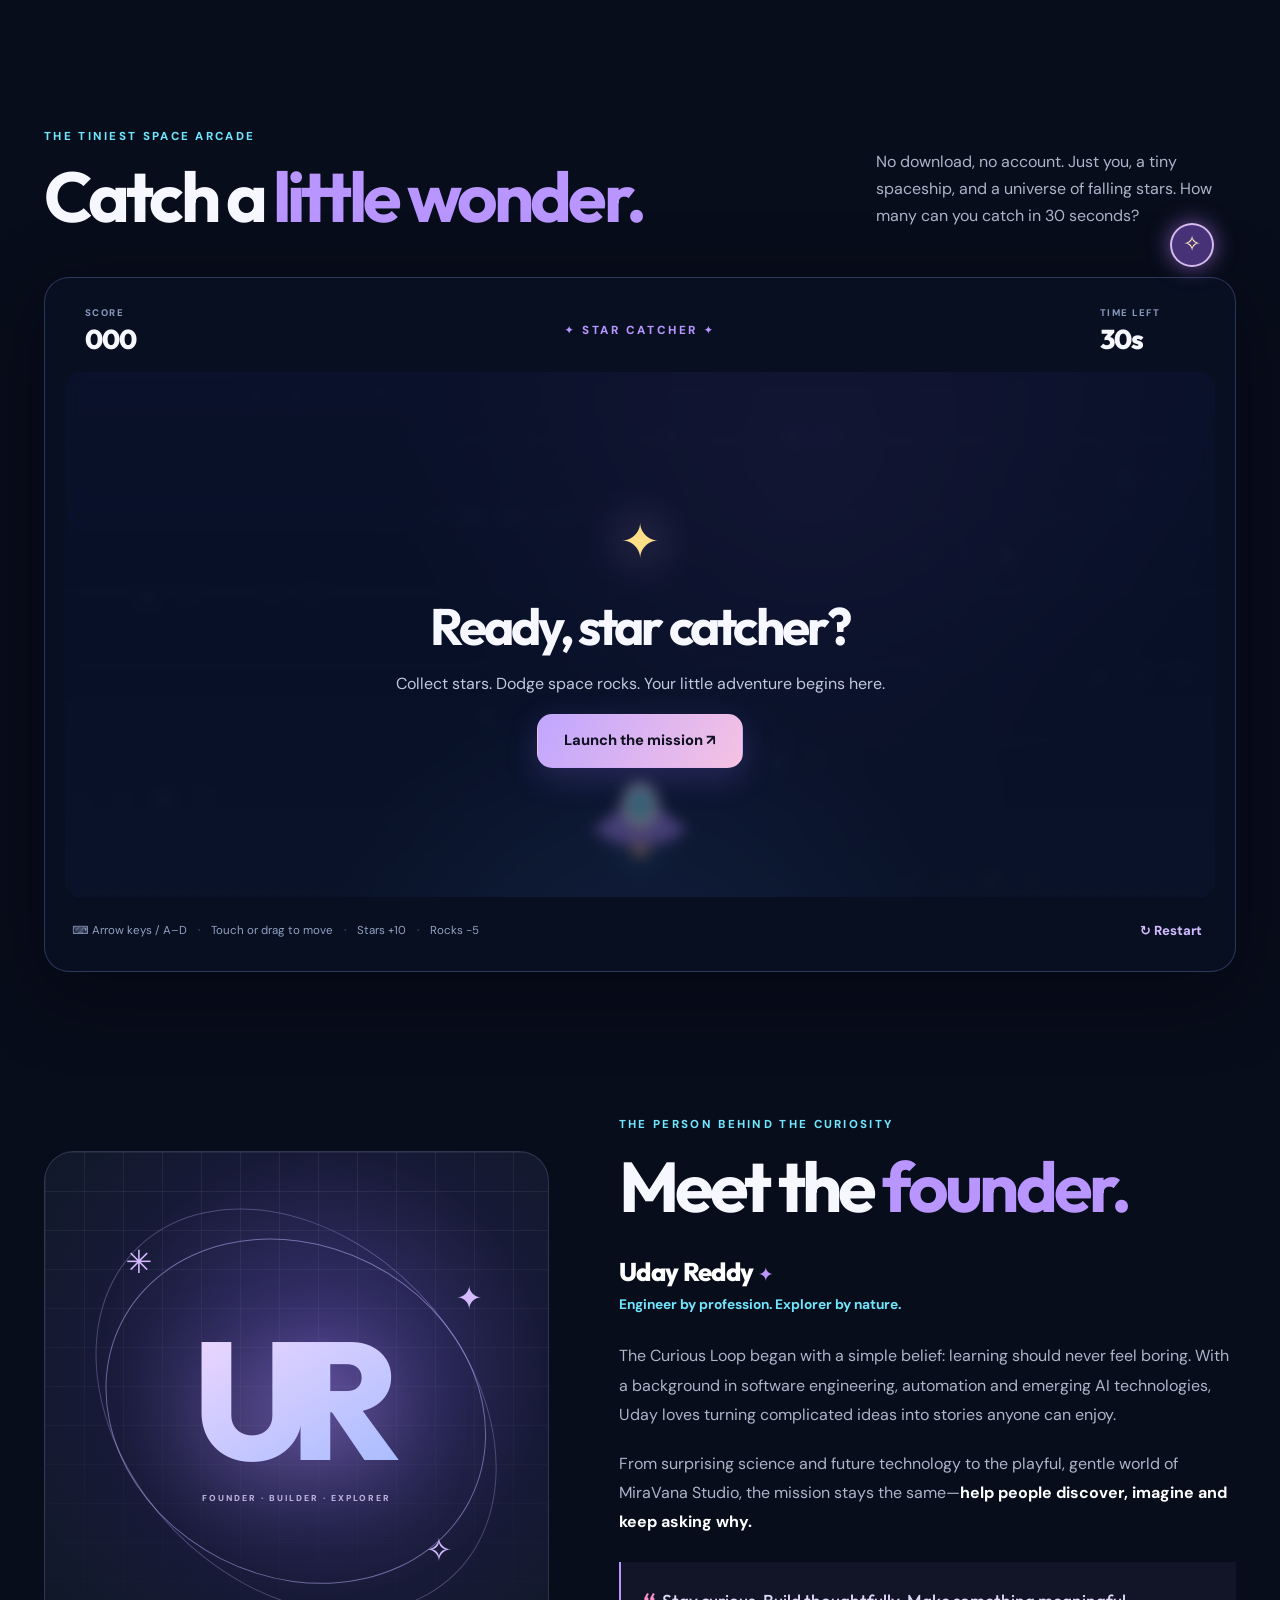
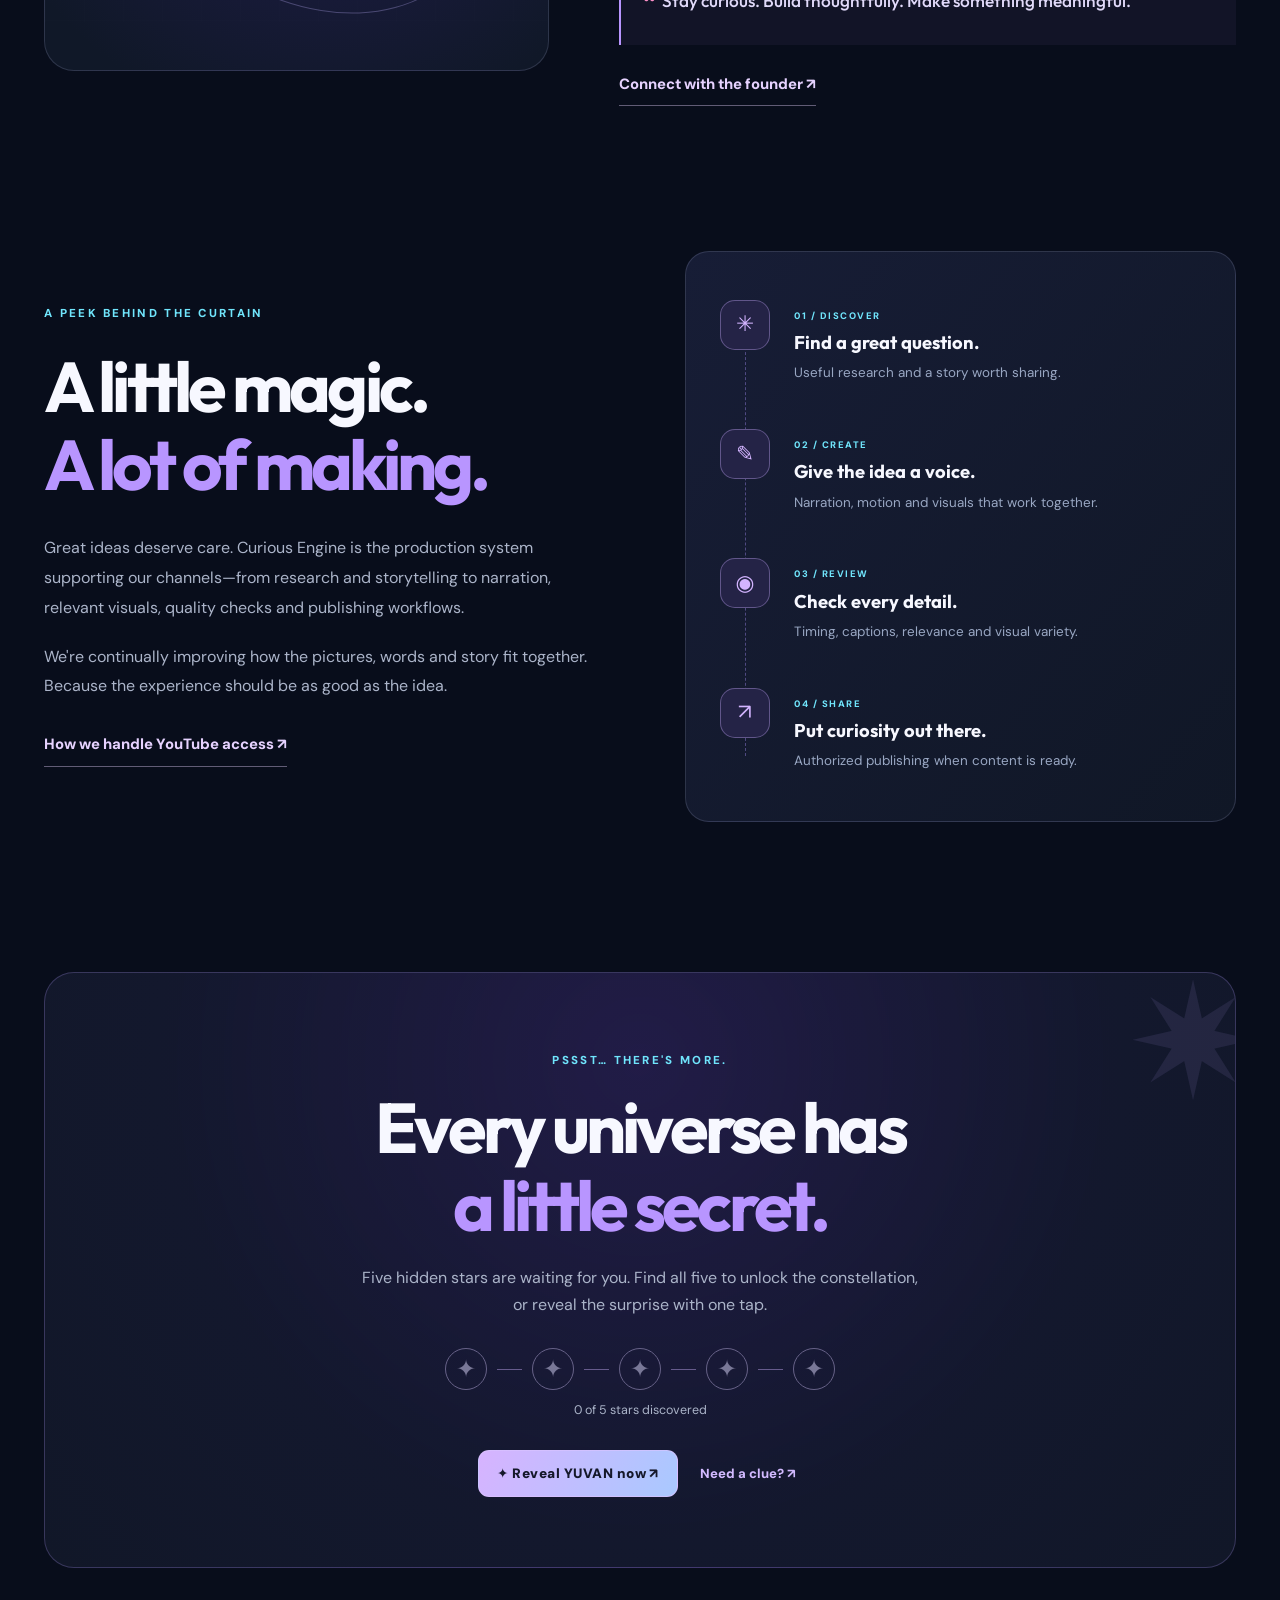
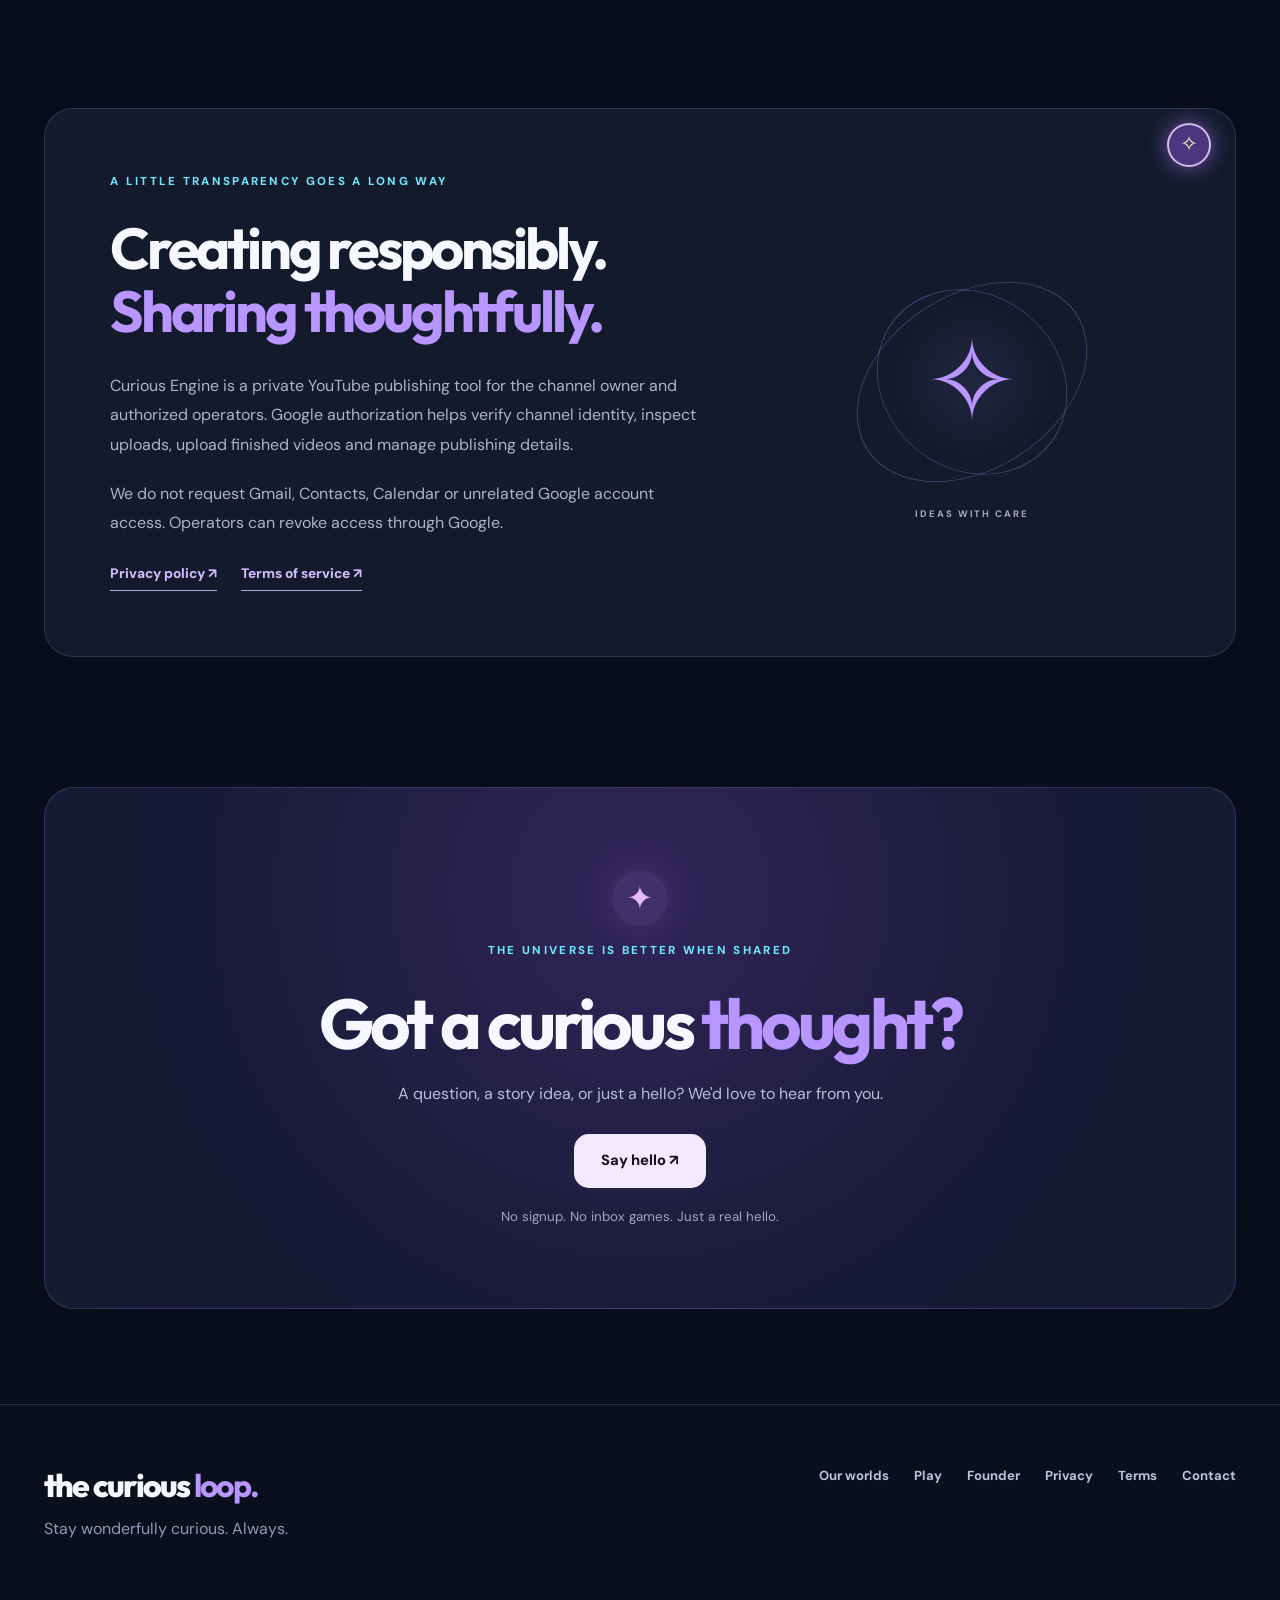
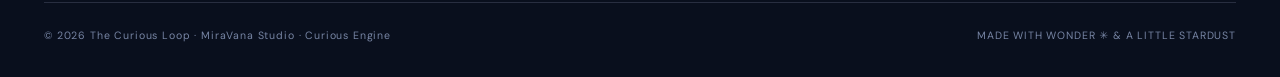
==== commit ff665bee: "ux: add prominent close control to YUVAN modal for mobile devices" ====
--- a/index.html
+++ b/index.html
@@ -115,5 +115,5 @@
 <section class="section container contact-section" id="contact" aria-labelledby="contactHeading" data-reveal><div class="contact-orb" aria-hidden="true">✦</div><p class="section-kicker">THE UNIVERSE IS BETTER WHEN SHARED</p><h2 id="contactHeading">Got a curious <em>thought?</em></h2><p>A question, a story idea, or just a hello? We'd love to hear from you.</p><a class="btn btn-light" href="mailto:thecuriousloop.ai@gmail.com?subject=Hello%20from%20the%20Wonderverse">Say hello ↗</a><small>No signup. No inbox games. Just a real hello.</small></section>
 </main>
 <footer class="site-footer"><div class="container"><div class="footer-top"><div><a class="footer-brand" href="#top">the curious <b>loop.</b></a><p>Stay wonderfully curious. Always.</p></div><div class="footer-links"><a href="#worlds">Our worlds</a><a href="#play">Play</a><a href="#founder">Founder</a><a href="/privacy.html">Privacy</a><a href="/terms.html">Terms</a><a href="mailto:thecuriousloop.ai@gmail.com">Contact</a></div></div><div class="footer-bottom"><span>© <span id="footerYear">2026</span> The Curious Loop · MiraVana Studio · Curious Engine</span><span>MADE WITH WONDER ✳ & A LITTLE STARDUST</span></div></div></footer>
-<dialog id="secretDialog" class="secret-dialog" aria-labelledby="revealTitle" aria-describedby="revealDesc"><div class="dialog-content"><p class="section-kicker">CONSTELLATION UNLOCKED</p><div class="reveal-word" id="revealTitle">Y U V A N</div><p id="revealDesc">Young Universe. Vast Adventures. Never-ending wonder.</p><p class="reveal-subline">A tiny secret hidden in a big universe—just for the curious at heart. ✨</p><button type="button" class="btn btn-primary" id="closeDialog">Keep exploring ↗</button></div></dialog>
+<dialog id="secretDialog" class="secret-dialog" aria-labelledby="revealTitle" aria-describedby="revealDesc"><button type="button" class="dialog-close-x" id="closeDialogX" aria-label="Close YUVAN surprise">×</button><div class="dialog-content"><p class="section-kicker">CONSTELLATION UNLOCKED</p><div class="reveal-word" id="revealTitle">Y U V A N</div><p id="revealDesc">Young Universe. Vast Adventures. Never-ending wonder.</p><p class="reveal-subline">A tiny secret hidden in a big universe—just for the curious at heart. ✨</p><button type="button" class="btn btn-primary" id="closeDialog">Keep exploring ↗</button></div></dialog>
 </body></html>
--- a/styles.css
+++ b/styles.css
@@ -424,3 +424,89 @@
   .hero-dedication .dedication-name{font-size:2.75rem;letter-spacing:.14em}
   .hero-dedication .dedication-meaning{font-size:.78rem}
 }
+
+/* Make the dedication visible in the FIRST viewport, before the planet.
+   Buttons are actual controls, not confusing decorative star icons. */
+.constellation-banner{
+  position:relative;z-index:6;display:flex;align-items:center;gap:17px;
+  margin-top:17px;padding:11px 17px;border:1px solid rgba(181,154,244,.37);
+  background:linear-gradient(96deg,rgba(48,33,85,.94),rgba(14,29,55,.95));
+  box-shadow:0 6px 30px rgba(3,6,19,.15);border-radius:15px;
+}
+.banner-star{color:#ffe2a7;font-size:1.6rem;filter:drop-shadow(0 0 10px #debcff)}
+.banner-text{display:flex;align-items:center;gap:16px;flex:1;min-width:0}
+.banner-text strong{font:900 1.35rem/1 var(--display);letter-spacing:.18em;color:#f6e8ff}
+.banner-text span{font-size:.63rem;letter-spacing:.13em;font-weight:800;color:#d2c8f1}
+.banner-open,.dedication-reveal,.puzzle-reveal{
+  display:inline-flex;align-items:center;justify-content:center;gap:12px;
+  border-radius:11px;border:1px solid rgba(221,194,255,.66);
+  background:linear-gradient(120deg,#d7b3ff,#a9c9ff);
+  color:#15182a;font-weight:900;letter-spacing:.035em;
+  transition:transform .2s,box-shadow .2s,background .2s;
+}
+.banner-open:hover,.dedication-reveal:hover,.puzzle-reveal:hover{
+  color:#111a31;transform:translateY(-2px);box-shadow:0 9px 27px #a98cea58;
+}
+.banner-open:focus-visible,.dedication-reveal:focus-visible,.puzzle-reveal:focus-visible{
+  outline:3px solid #8cecff;outline-offset:4px;
+}
+.banner-open{padding:11px 15px;font-size:.64rem;white-space:nowrap}
+.dedication-reveal{padding:10px 16px;font-size:.81rem;margin-top:14px;min-height:42px}
+.dedication-discover{margin-left:10px}
+.puzzle-reveal{margin:8px 16px 8px 0;padding:11px 18px;font-size:.85rem;min-height:44px}
+.planet-band{pointer-events:none}
+.planet-reveal-button{
+  position:absolute;z-index:7;left:50%;top:50%;width:58%;height:57%;
+  transform:translate(-50%,-50%);display:flex;justify-content:center;align-items:flex-end;
+  padding:0 10px 15%;cursor:pointer;pointer-events:auto;
+  background:none;border:0;color:#0c1024;
+  font:.75rem/1.1 var(--body);font-weight:900;letter-spacing:.10em;
+}
+.planet-reveal-button span,.planet-reveal-button{
+  text-shadow:0 1px 6px #eadbff;
+}
+.planet-reveal-button:after{
+  content:"";position:absolute;left:50%;top:72%;width:67%;height:14%;
+  transform:translate(-50%,-50%);border-radius:100px;
+  background:rgba(245,225,255,.86);border:1px solid #fff7;
+  box-shadow:0 8px 22px #3a1c7855;z-index:-1;
+}
+.planet-reveal-button:hover:after{background:white;box-shadow:0 8px 35px #faf0ffaa}
+.planet-reveal-button:focus-visible{outline:3px solid #8aeaff;border-radius:50%;outline-offset:5px}
+.hero-art .art-planet{pointer-events:none}
+.hero-art .space-label{pointer-events:none}
+.hidden-spark{min-width:44px;min-height:44px;width:44px;height:44px;
+  font-size:1.35rem;color:#ffedbb;background:rgba(105,70,170,.66);
+  border:2px solid rgba(238,211,255,.86);
+  opacity:1;box-shadow:0 0 21px rgba(185,127,255,.60);cursor:pointer;
+}
+.hidden-spark:hover{background:rgba(133,94,196,.93);color:white}
+.hidden-spark:focus-visible{outline:3px solid #7df2ff;outline-offset:4px}
+.secret-hero{right:13%;bottom:6%}
+@media(max-width:1040px){
+  .banner-text{display:block}
+  .banner-text strong{display:block;margin:2px 0 6px}
+  .banner-text span{display:block;line-height:1.5}
+}
+@media(max-width:640px){
+  .constellation-banner{padding:12px 13px;gap:10px;align-items:center}
+  .banner-star{font-size:1.3rem}
+  .banner-text strong{font-size:1.14rem;letter-spacing:.14em}
+  .banner-text span{font-size:.53rem;letter-spacing:.045em}
+  .banner-open{font-size:.56rem;padding:9px 8px;max-width:100px;white-space:normal;text-align:center}
+  .hero{padding-top:38px}
+  .planet-reveal-button{font-size:.57rem;letter-spacing:.035em;padding-bottom:14%}
+  .dedication-discover{display:block;margin:12px 0 0}
+  .secret-hero{right:5%;bottom:6%}
+}
+@media(max-width:360px){
+  .banner-open{max-width:80px;font-size:.5rem}
+  .banner-text span{font-size:.47rem}
+  .planet-reveal-button{font-size:.5rem}
+}
+
+/* Keep expanded mobile navigation pinned in the viewport during smooth
+   scrolling and after dismissing a surprise dialog. */
+@media(max-width:800px){
+  .site-nav:not(.legal-nav){position:fixed;top:74px;left:0;right:0;}
+}
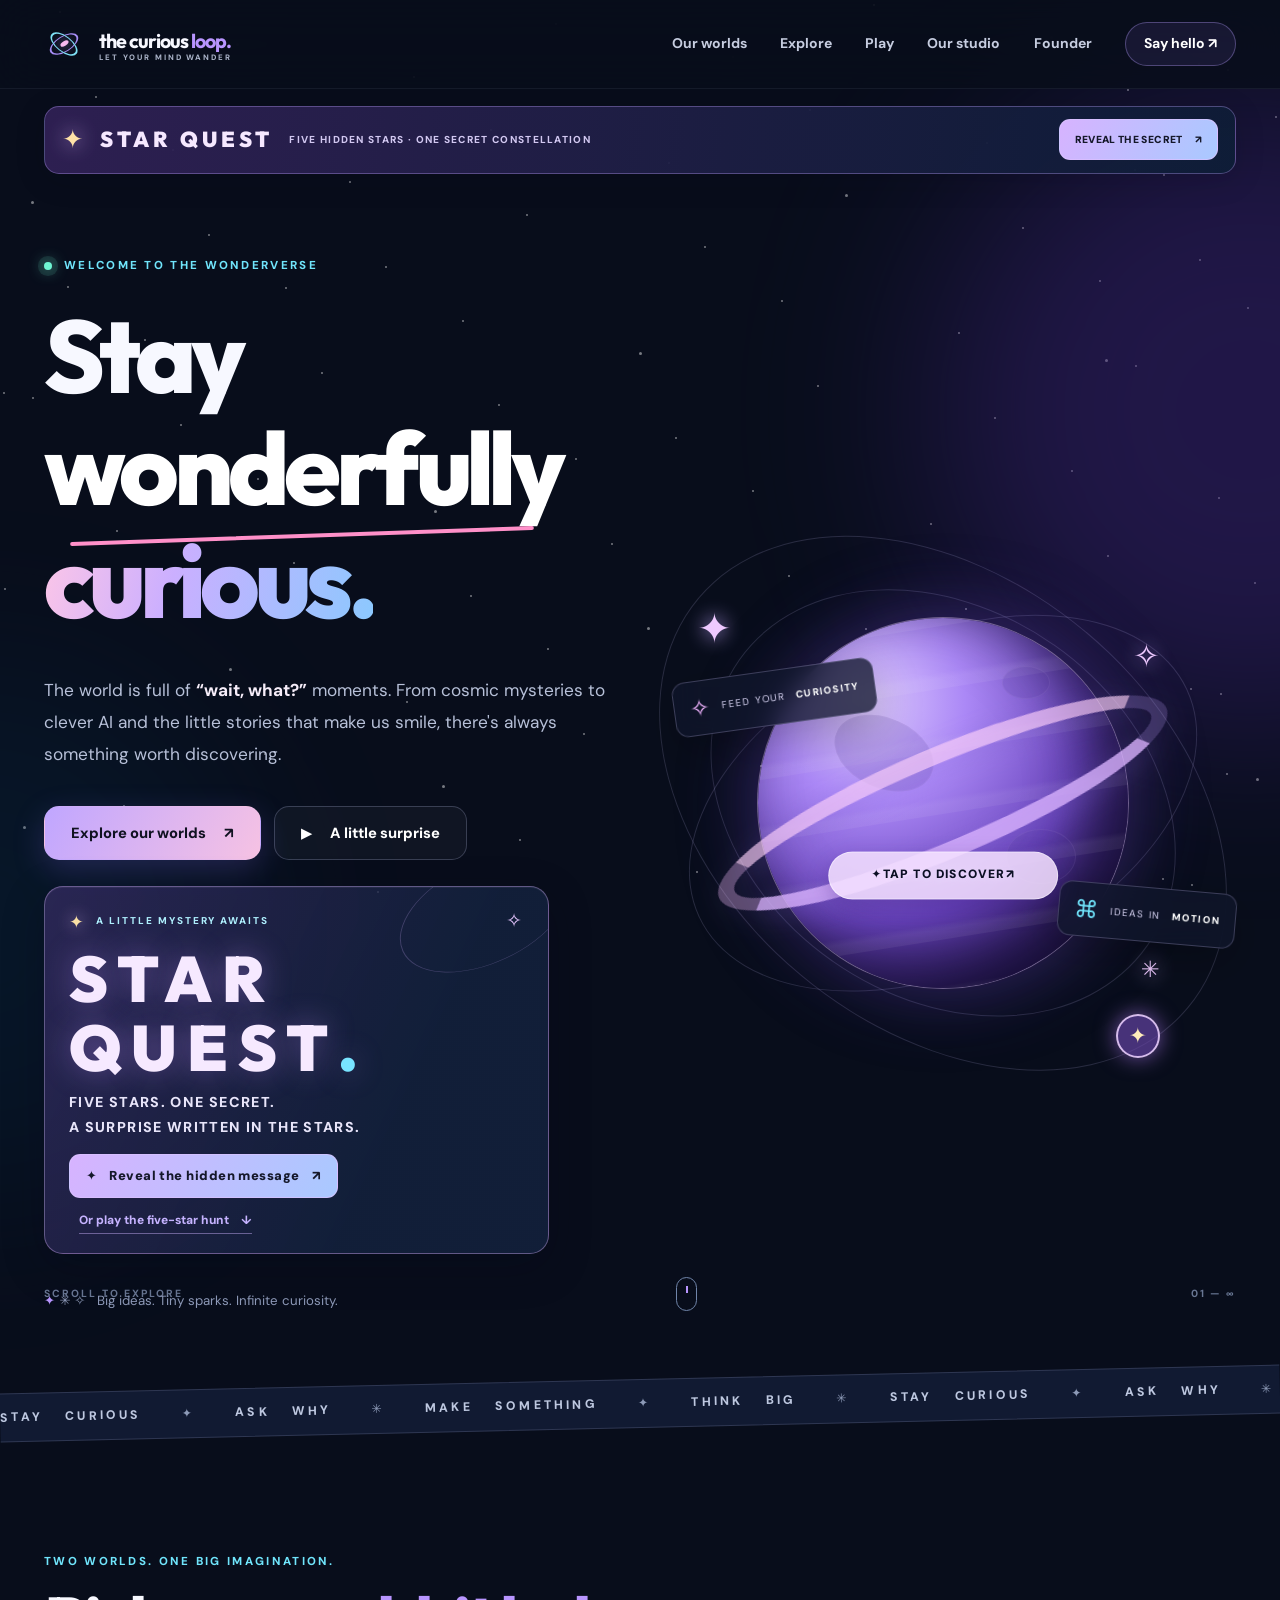
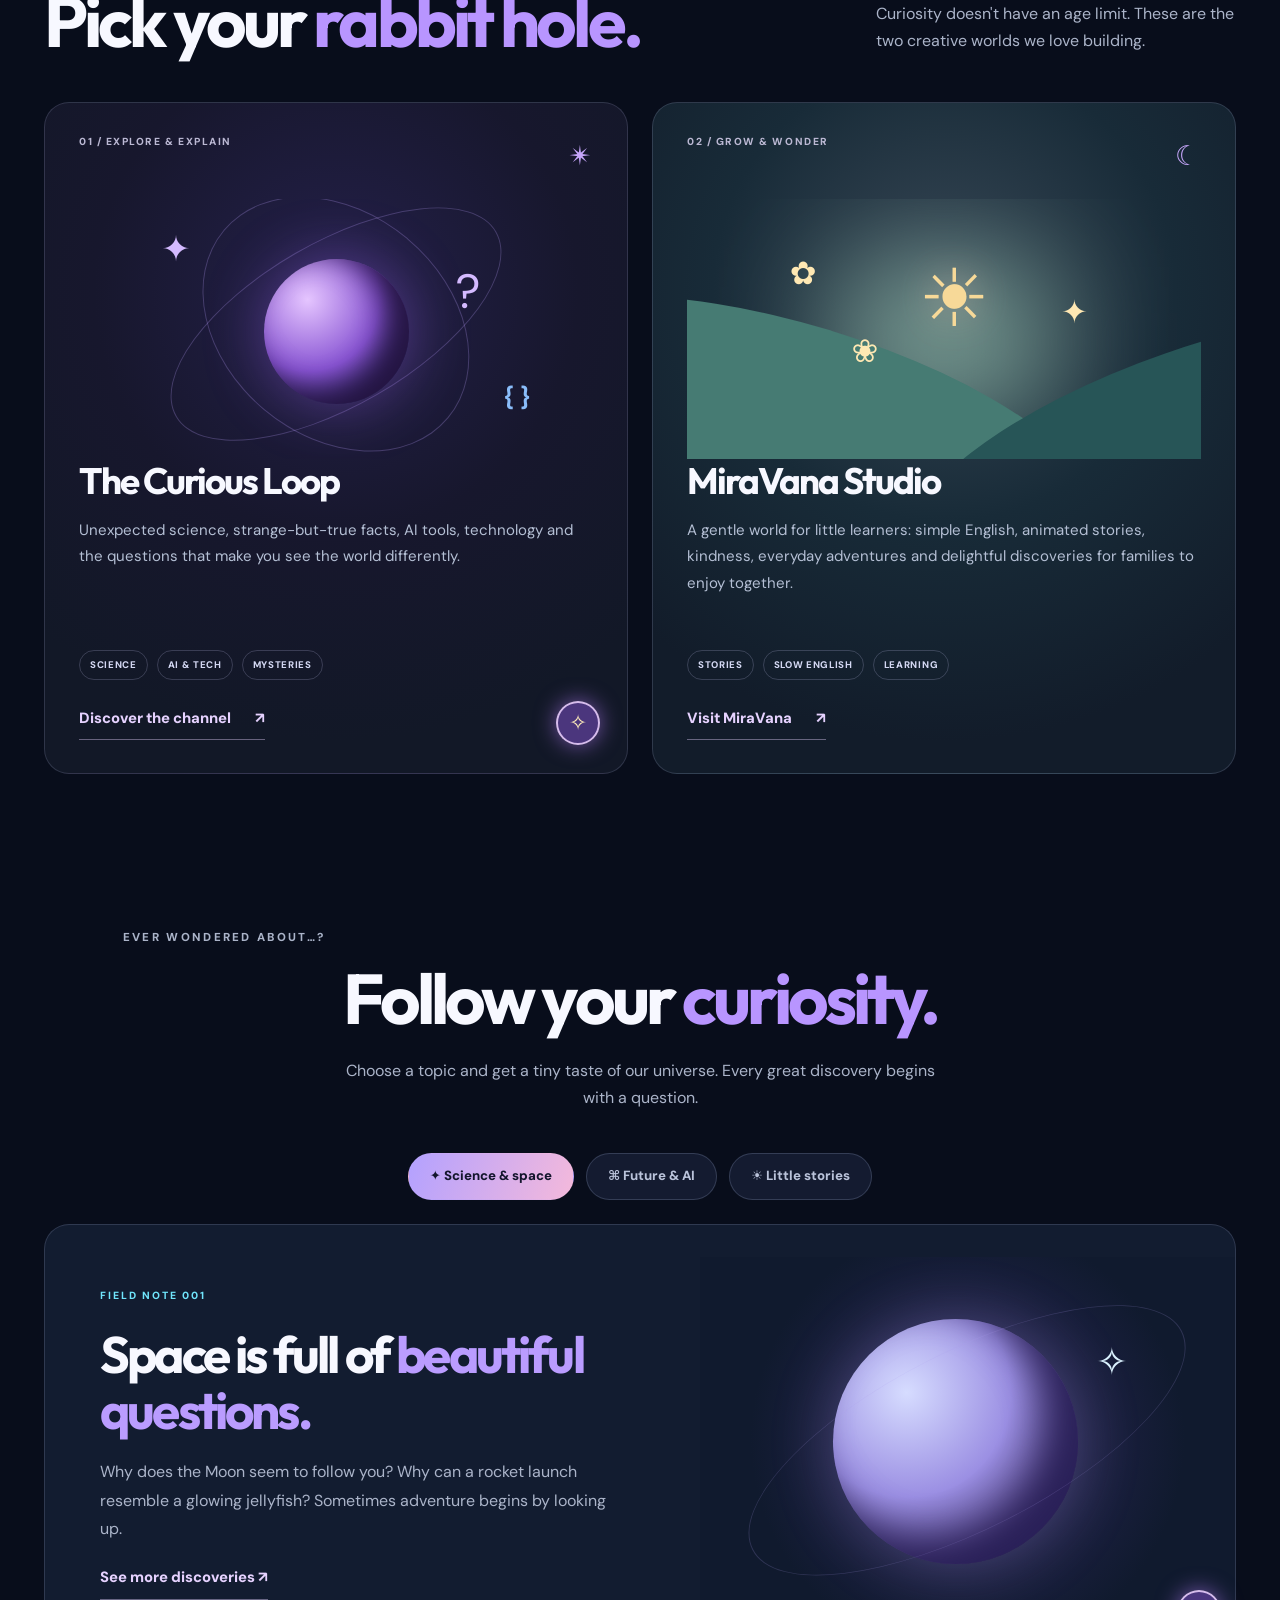
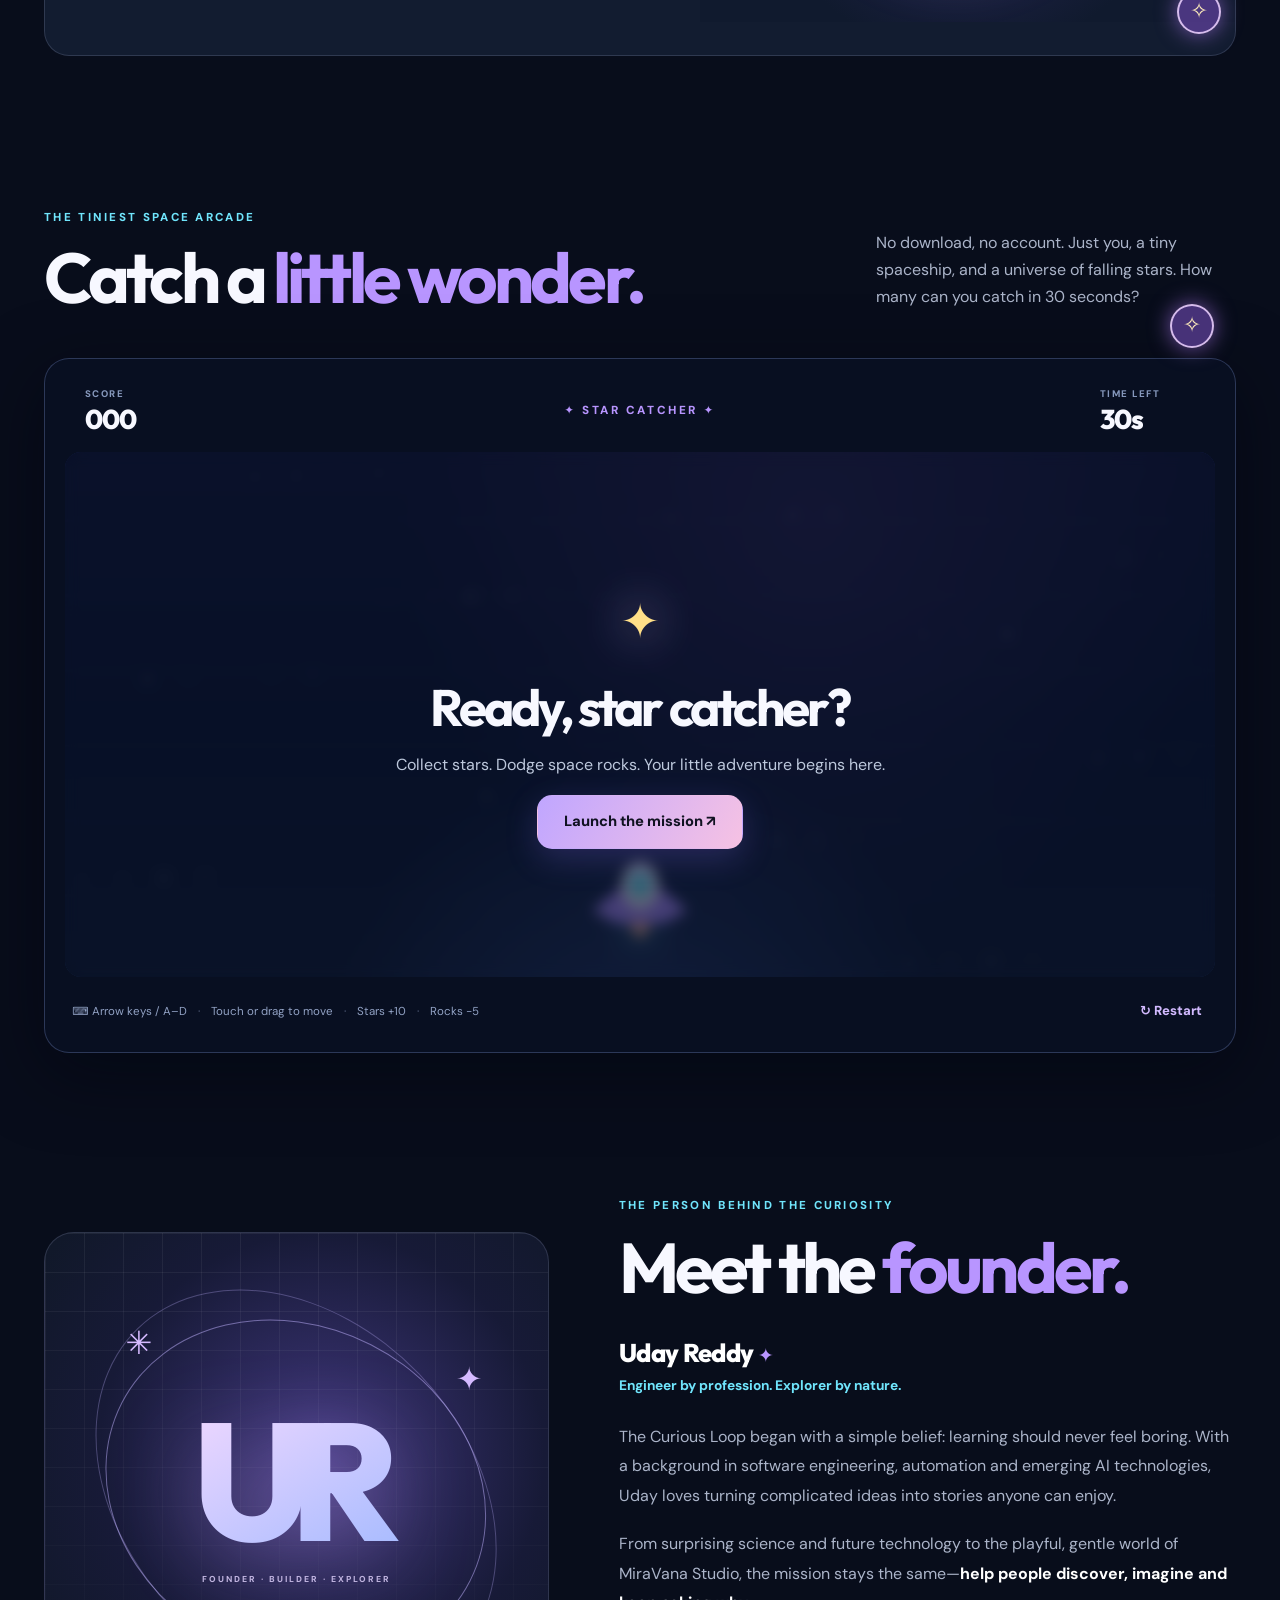
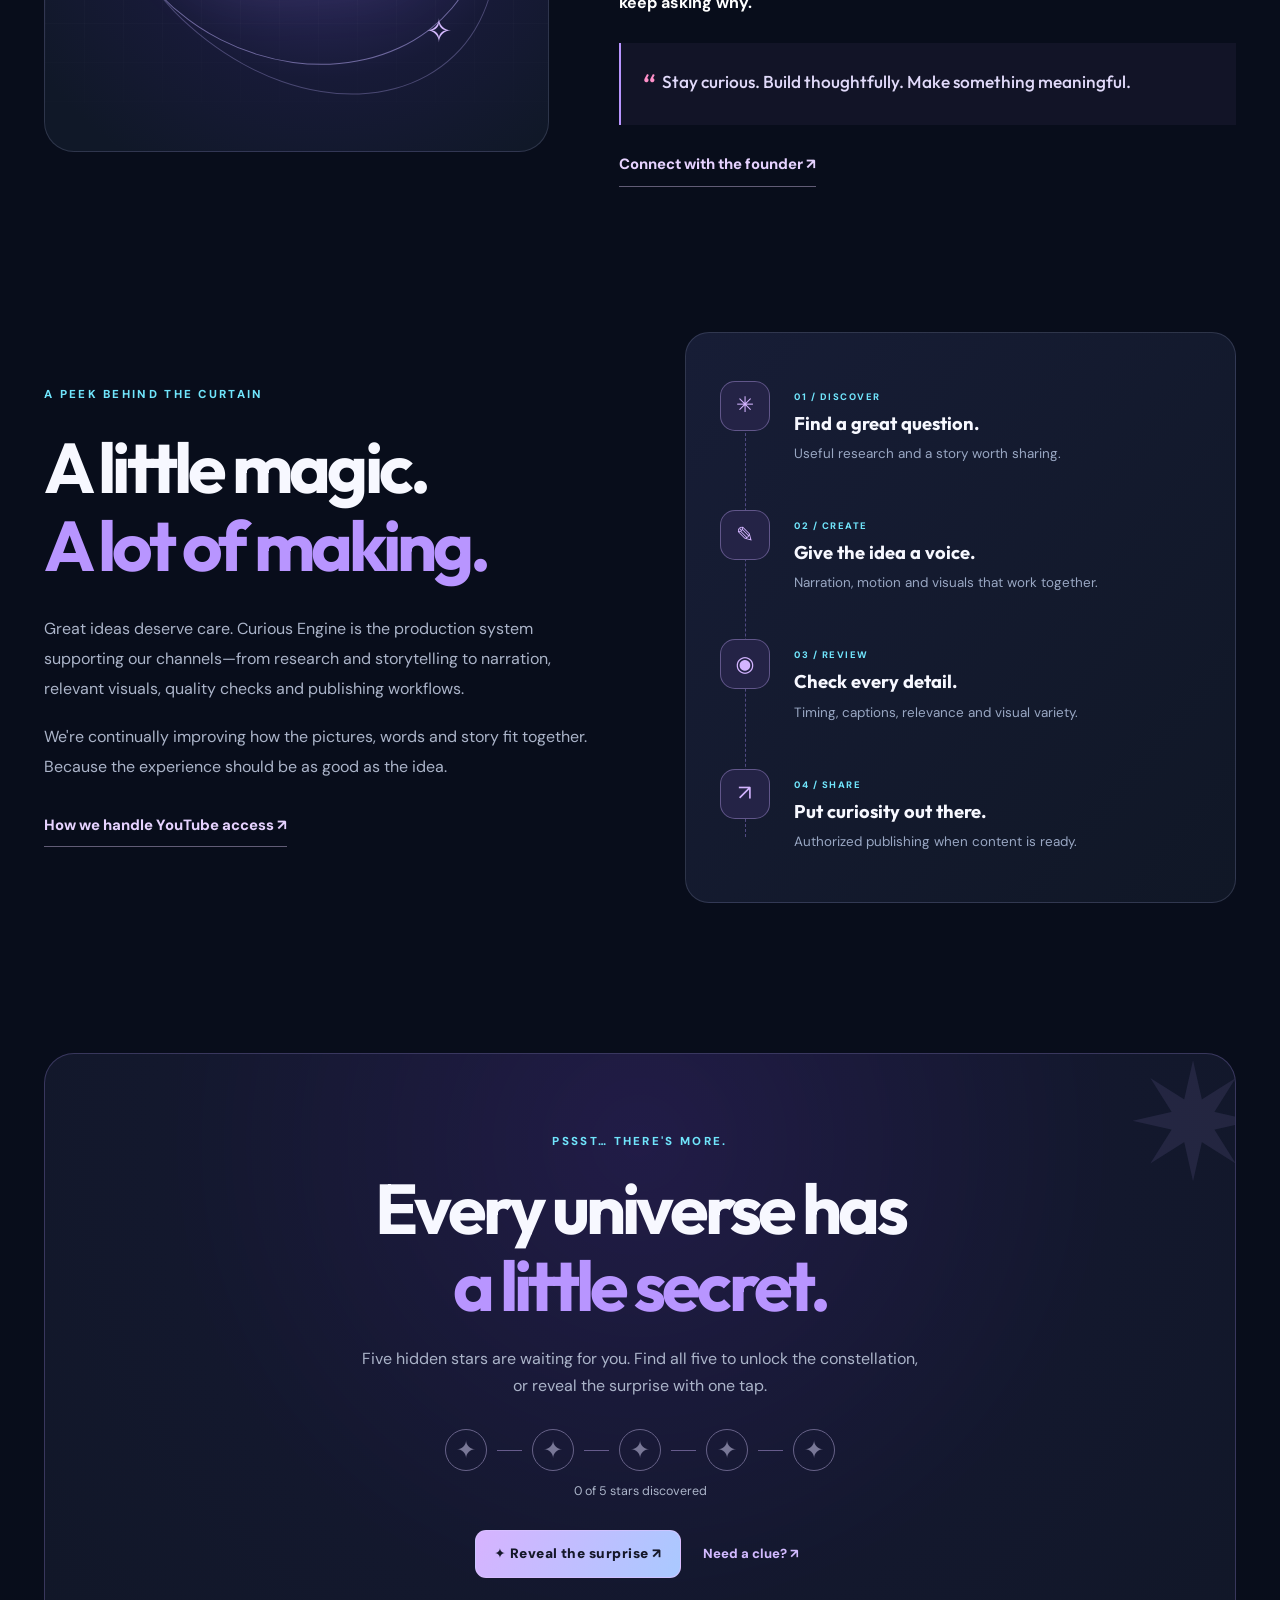
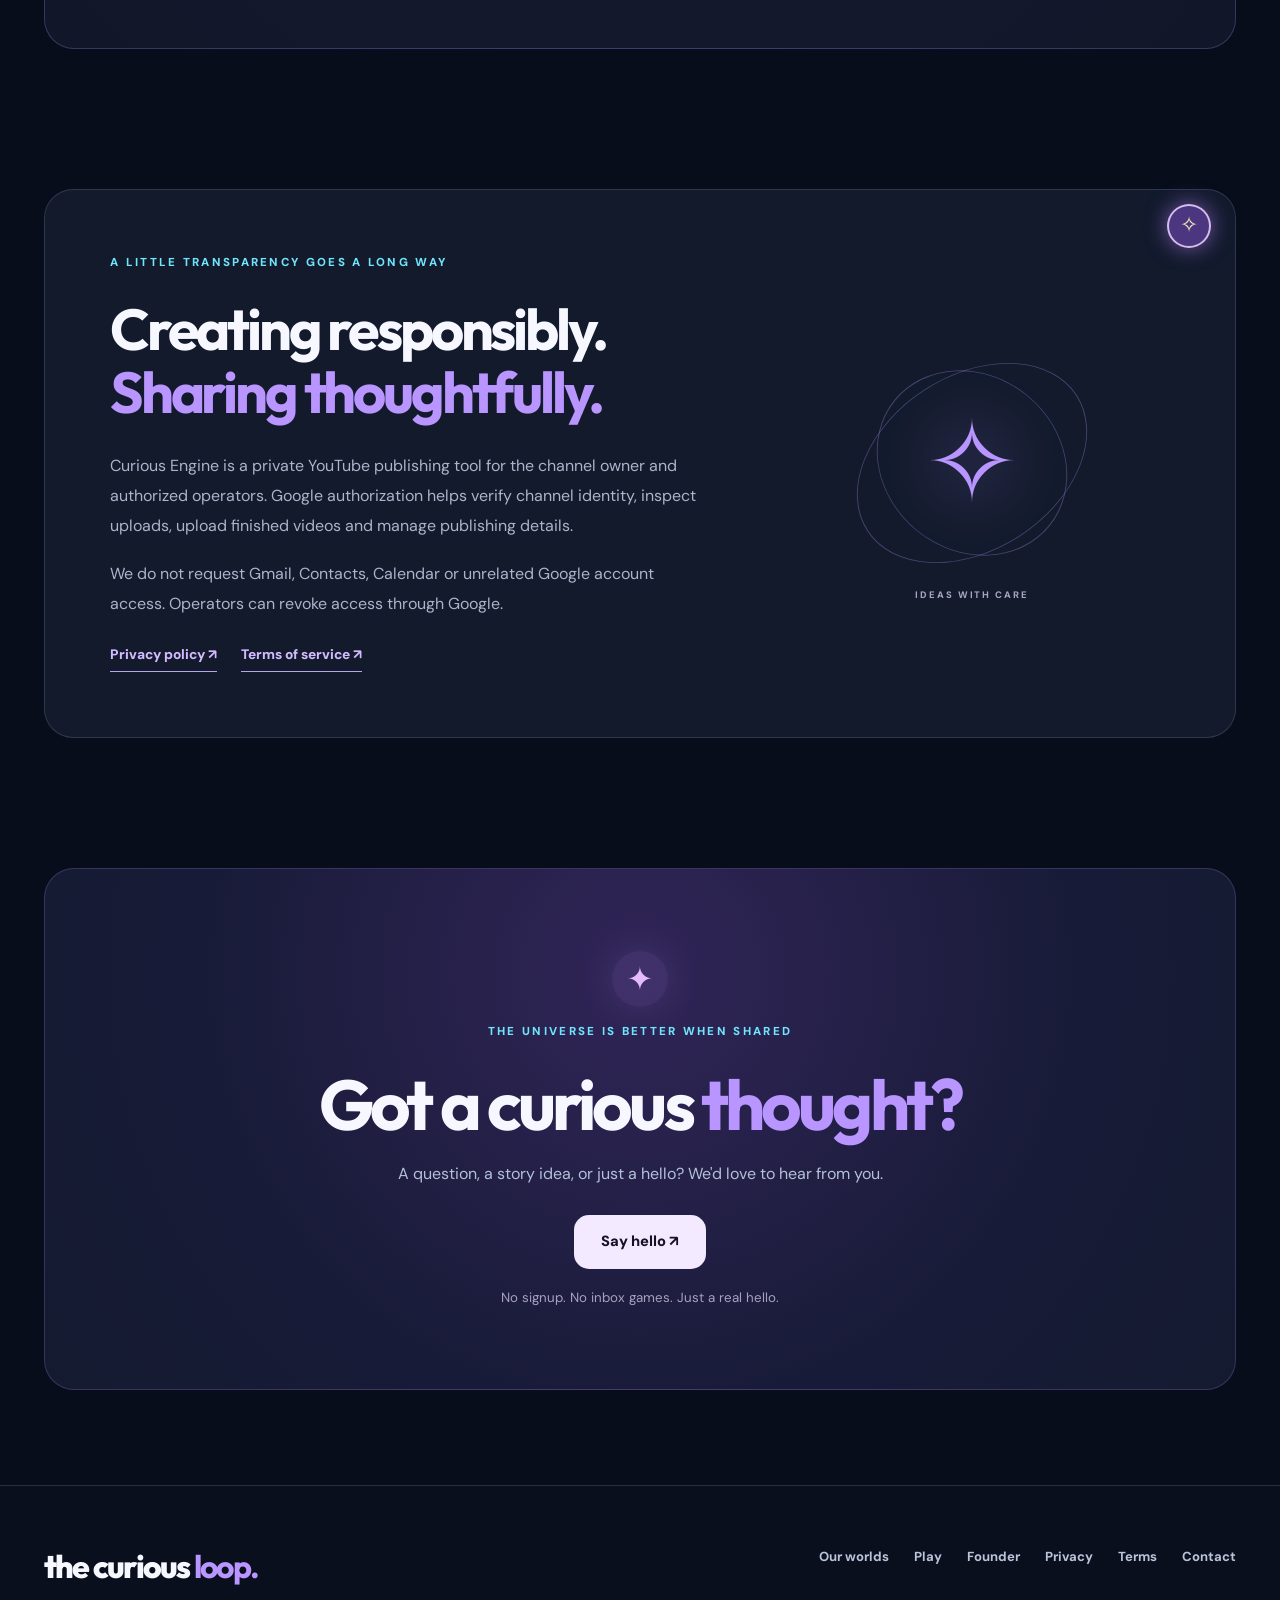
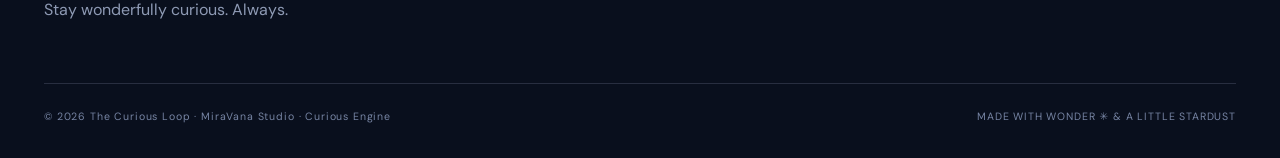
==== commit 845d8182: "UX: rename public YUVAN teaser to mysterious Star Quest, reveal dedication only on click" ====
--- a/index.html
+++ b/index.html
@@ -20,10 +20,10 @@
 <nav class="site-nav" id="siteNav" aria-label="Main navigation"><a href="#worlds">Our worlds</a><a href="#discover">Explore</a><a href="#play">Play</a><a href="#studio">Our studio</a><a href="#founder">Founder</a><a href="#contact" class="nav-pill">Say hello ↗</a></nav>
 </div></header>
 <main id="main">
-<div class="constellation-banner container" aria-label="YUVAN dedication">
+<div class="constellation-banner container" aria-label="Star Quest mystery challenge">
   <span class="banner-star" aria-hidden="true">✦</span>
-  <div class="banner-text"><strong>YUVAN</strong><span>YOUNG UNIVERSE · VAST ADVENTURES · NEVER-ENDING WONDER</span></div>
-  <button type="button" class="banner-open" id="topReveal">OPEN THE SURPRISE <span aria-hidden="true">↗</span></button>
+  <div class="banner-text"><strong>STAR QUEST</strong><span>FIVE HIDDEN STARS · ONE SECRET CONSTELLATION</span></div>
+  <button type="button" class="banner-open" id="topReveal">REVEAL THE SECRET <span aria-hidden="true">↗</span></button>
 </div>
 <section class="hero container" aria-labelledby="heroTitle"><div class="hero-copy">
 <p class="eyebrow"><span class="live-dot" aria-hidden="true"></span> WELCOME TO THE WONDERVERSE</p>
@@ -31,14 +31,14 @@
 <p class="hero-lead">The world is full of <strong>“wait, what?”</strong> moments. From cosmic mysteries to clever AI and the little stories that make us smile, there's always something worth discovering.</p>
 <div class="hero-actions"><a href="#worlds" class="btn btn-primary">Explore our worlds <span aria-hidden="true">↗</span></a><a href="#play" class="btn btn-outline"><span aria-hidden="true">▶</span> A little surprise</a></div>
 <aside class="hero-dedication" aria-labelledby="yuvanDedicationTitle">
-  <div class="dedication-intro"><span class="dedication-spark" aria-hidden="true">✦</span><span>OUR LITTLE CONSTELLATION</span><span class="dedication-orbit" aria-hidden="true">✧</span></div>
-  <h2 id="yuvanDedicationTitle" class="dedication-name">YUVAN<span aria-hidden="true">.</span></h2>
-  <p class="dedication-meaning"><strong>Y</strong>OUNG <strong>U</strong>NIVERSE.<br><strong>V</strong>AST <strong>A</strong>DVENTURES.<br><strong>N</strong>EVER-ENDING WONDER.</p>
-  <button id="revealYuvan" type="button" class="dedication-reveal"><span aria-hidden="true">✦</span> Reveal YUVAN's surprise <span aria-hidden="true">↗</span></button>
+  <div class="dedication-intro"><span class="dedication-spark" aria-hidden="true">✦</span><span>A LITTLE MYSTERY AWAITS</span><span class="dedication-orbit" aria-hidden="true">✧</span></div>
+  <h2 id="yuvanDedicationTitle" class="dedication-name quest-name">STAR QUEST<span aria-hidden="true">.</span></h2>
+  <p class="dedication-meaning">FIVE STARS. ONE SECRET.<br>A SURPRISE WRITTEN IN THE STARS.</p>
+  <button id="revealYuvan" type="button" class="dedication-reveal"><span aria-hidden="true">✦</span> Reveal the hidden message <span aria-hidden="true">↗</span></button>
   <a class="dedication-discover" href="#secret">Or play the five-star hunt <span aria-hidden="true">↓</span></a>
 </aside>
 <p class="hero-note">✦ ✳ ✧ &nbsp; Big ideas. Tiny sparks. Infinite curiosity.</p>
-</div><div class="hero-art" role="group" aria-label="A purple planet with a clickable YUVAN surprise">
+</div><div class="hero-art" role="group" aria-label="A purple planet with a secret constellation surprise">
 <div class="art-glow" aria-hidden="true"></div><div class="art-orbit orbit-1" aria-hidden="true"></div><div class="art-orbit orbit-2" aria-hidden="true"></div><div class="art-orbit orbit-3" aria-hidden="true"></div>
 <div class="art-planet" aria-hidden="true"><i></i><i></i><i></i></div><div class="planet-band" aria-hidden="true"></div><button id="planetReveal" class="planet-reveal-button" type="button" aria-label="Reveal the YUVAN constellation surprise"><span aria-hidden="true">✦</span> TAP TO DISCOVER <span aria-hidden="true">↗</span></button>
 <span class="art-spark spark-a" aria-hidden="true">✦</span><span class="art-spark spark-b" aria-hidden="true">✧</span><span class="art-spark spark-c" aria-hidden="true">✳</span>
@@ -108,12 +108,12 @@
 <div class="studio-step"><span>↗</span><div><small>04 / SHARE</small><strong>Put curiosity out there.</strong><p>Authorized publishing when content is ready.</p></div></div>
 </div></div></section>
 
-<section class="section container secret-section" id="secret" aria-labelledby="secretHeading"><div class="secret-card" data-reveal><div class="secret-deco" aria-hidden="true">✷</div><p class="section-kicker">PSSST… THERE'S MORE.</p><h2 id="secretHeading">Every universe has<br><em>a little secret.</em></h2><p>Five hidden stars are waiting for you. Find all five to unlock the constellation, or reveal the surprise with one tap.</p><div class="constellation-display" aria-label="Hidden constellation progress"><span class="constellation-slot">✦</span><i></i><span class="constellation-slot">✦</span><i></i><span class="constellation-slot">✦</span><i></i><span class="constellation-slot">✦</span><i></i><span class="constellation-slot">✦</span></div><p id="puzzleStatus" class="puzzle-status" role="status" aria-live="polite">0 of 5 stars discovered</p><button class="puzzle-reveal" type="button" id="puzzleReveal">✦ Reveal YUVAN now ↗</button><button class="hint-button" type="button" id="hintButton">Need a clue? ↗</button><p id="puzzleHint" class="puzzle-hint" hidden>First clue: search near the giant planet at the top.</p></div></section>
+<section class="section container secret-section" id="secret" aria-labelledby="secretHeading"><div class="secret-card" data-reveal><div class="secret-deco" aria-hidden="true">✷</div><p class="section-kicker">PSSST… THERE'S MORE.</p><h2 id="secretHeading">Every universe has<br><em>a little secret.</em></h2><p>Five hidden stars are waiting for you. Find all five to unlock the constellation, or reveal the surprise with one tap.</p><div class="constellation-display" aria-label="Hidden constellation progress"><span class="constellation-slot">✦</span><i></i><span class="constellation-slot">✦</span><i></i><span class="constellation-slot">✦</span><i></i><span class="constellation-slot">✦</span><i></i><span class="constellation-slot">✦</span></div><p id="puzzleStatus" class="puzzle-status" role="status" aria-live="polite">0 of 5 stars discovered</p><button class="puzzle-reveal" type="button" id="puzzleReveal">✦ Reveal the surprise ↗</button><button class="hint-button" type="button" id="hintButton">Need a clue? ↗</button><p id="puzzleHint" class="puzzle-hint" hidden>First clue: search near the giant planet at the top.</p></div></section>
 
 <section class="section container transparency-section" id="transparency" aria-labelledby="transparencyHeading"><div class="transparency-inner" data-reveal><div><p class="section-kicker">A LITTLE TRANSPARENCY GOES A LONG WAY</p><h2 id="transparencyHeading">Creating responsibly.<br><em>Sharing thoughtfully.</em></h2><p>Curious Engine is a private YouTube publishing tool for the channel owner and authorized operators. Google authorization helps verify channel identity, inspect uploads, upload finished videos and manage publishing details.</p><p>We do not request Gmail, Contacts, Calendar or unrelated Google account access. Operators can revoke access through Google.</p><div class="policy-links"><a href="/privacy.html">Privacy policy ↗</a><a href="/terms.html">Terms of service ↗</a></div></div><div class="trust-visual" aria-hidden="true"><i></i><i></i><span>✧</span><small>IDEAS WITH CARE</small></div></div><button class="hidden-spark privacy-secret" type="button" data-letter="N" aria-label="Discover a hidden constellation symbol near our values">✧</button></section>
 
 <section class="section container contact-section" id="contact" aria-labelledby="contactHeading" data-reveal><div class="contact-orb" aria-hidden="true">✦</div><p class="section-kicker">THE UNIVERSE IS BETTER WHEN SHARED</p><h2 id="contactHeading">Got a curious <em>thought?</em></h2><p>A question, a story idea, or just a hello? We'd love to hear from you.</p><a class="btn btn-light" href="mailto:thecuriousloop.ai@gmail.com?subject=Hello%20from%20the%20Wonderverse">Say hello ↗</a><small>No signup. No inbox games. Just a real hello.</small></section>
 </main>
 <footer class="site-footer"><div class="container"><div class="footer-top"><div><a class="footer-brand" href="#top">the curious <b>loop.</b></a><p>Stay wonderfully curious. Always.</p></div><div class="footer-links"><a href="#worlds">Our worlds</a><a href="#play">Play</a><a href="#founder">Founder</a><a href="/privacy.html">Privacy</a><a href="/terms.html">Terms</a><a href="mailto:thecuriousloop.ai@gmail.com">Contact</a></div></div><div class="footer-bottom"><span>© <span id="footerYear">2026</span> The Curious Loop · MiraVana Studio · Curious Engine</span><span>MADE WITH WONDER ✳ & A LITTLE STARDUST</span></div></div></footer>
-<dialog id="secretDialog" class="secret-dialog" aria-labelledby="revealTitle" aria-describedby="revealDesc"><button type="button" class="dialog-close-x" id="closeDialogX" aria-label="Close YUVAN surprise">×</button><div class="dialog-content"><p class="section-kicker">CONSTELLATION UNLOCKED</p><div class="reveal-word" id="revealTitle">Y U V A N</div><p id="revealDesc">Young Universe. Vast Adventures. Never-ending wonder.</p><p class="reveal-subline">A tiny secret hidden in a big universe—just for the curious at heart. ✨</p><button type="button" class="btn btn-primary" id="closeDialog">Keep exploring ↗</button></div></dialog>
+<dialog id="secretDialog" class="secret-dialog" aria-labelledby="revealTitle" aria-describedby="revealDesc"><button type="button" class="dialog-close-x" id="closeDialogX" aria-label="Close the constellation surprise">×</button><div class="dialog-content"><p class="section-kicker">CONSTELLATION UNLOCKED</p><div class="reveal-word" id="revealTitle">Y U V A N</div><p id="revealDesc">Young Universe. Vast Adventures. Never-ending wonder.</p><p class="reveal-subline">A tiny secret hidden in a big universe—just for the curious at heart. ✨</p><button type="button" class="btn btn-primary" id="closeDialog">Keep exploring ↗</button></div></dialog>
 </body></html>
--- a/styles.css
+++ b/styles.css
@@ -510,3 +510,27 @@
 @media(max-width:800px){
   .site-nav:not(.legal-nav){position:fixed;top:74px;left:0;right:0;}
 }
+
+/* Keep the actual YUVAN modal contained within the viewport at high zoom
+   and on small phones. A close button remains accessible in the top corner. */
+.secret-dialog{
+  position:fixed;max-height:calc(100dvh - 36px);
+  overflow-y:auto;overscroll-behavior:contain;
+}
+.dialog-close-x{
+  position:fixed;top:16px;right:16px;left:auto;
+  display:grid;place-items:center;
+  width:46px;height:46px;margin:0;z-index:200;
+  border:1px solid rgba(229,208,255,.48);
+  border-radius:50%;background:rgba(36,30,73,.94);
+  color:white;font-size:1.7rem;line-height:1;cursor:pointer;
+}
+.dialog-close-x:hover{background:#65539e}
+.dialog-close-x:focus-visible{outline:3px solid #8af2ff;outline-offset:3px}
+@media(max-width:640px){
+  .secret-dialog{width:calc(100% - 28px);max-height:calc(100dvh - 28px);padding:12px}
+  .dialog-content{padding:12px 8px 20px}
+  .dialog-content .reveal-word{font-size:clamp(2.4rem,11vw,3.5rem);letter-spacing:.09em}
+  .dialog-content .section-kicker{margin-bottom:7px}
+  .dialog-content .reveal-subline{margin-bottom:16px}
+}
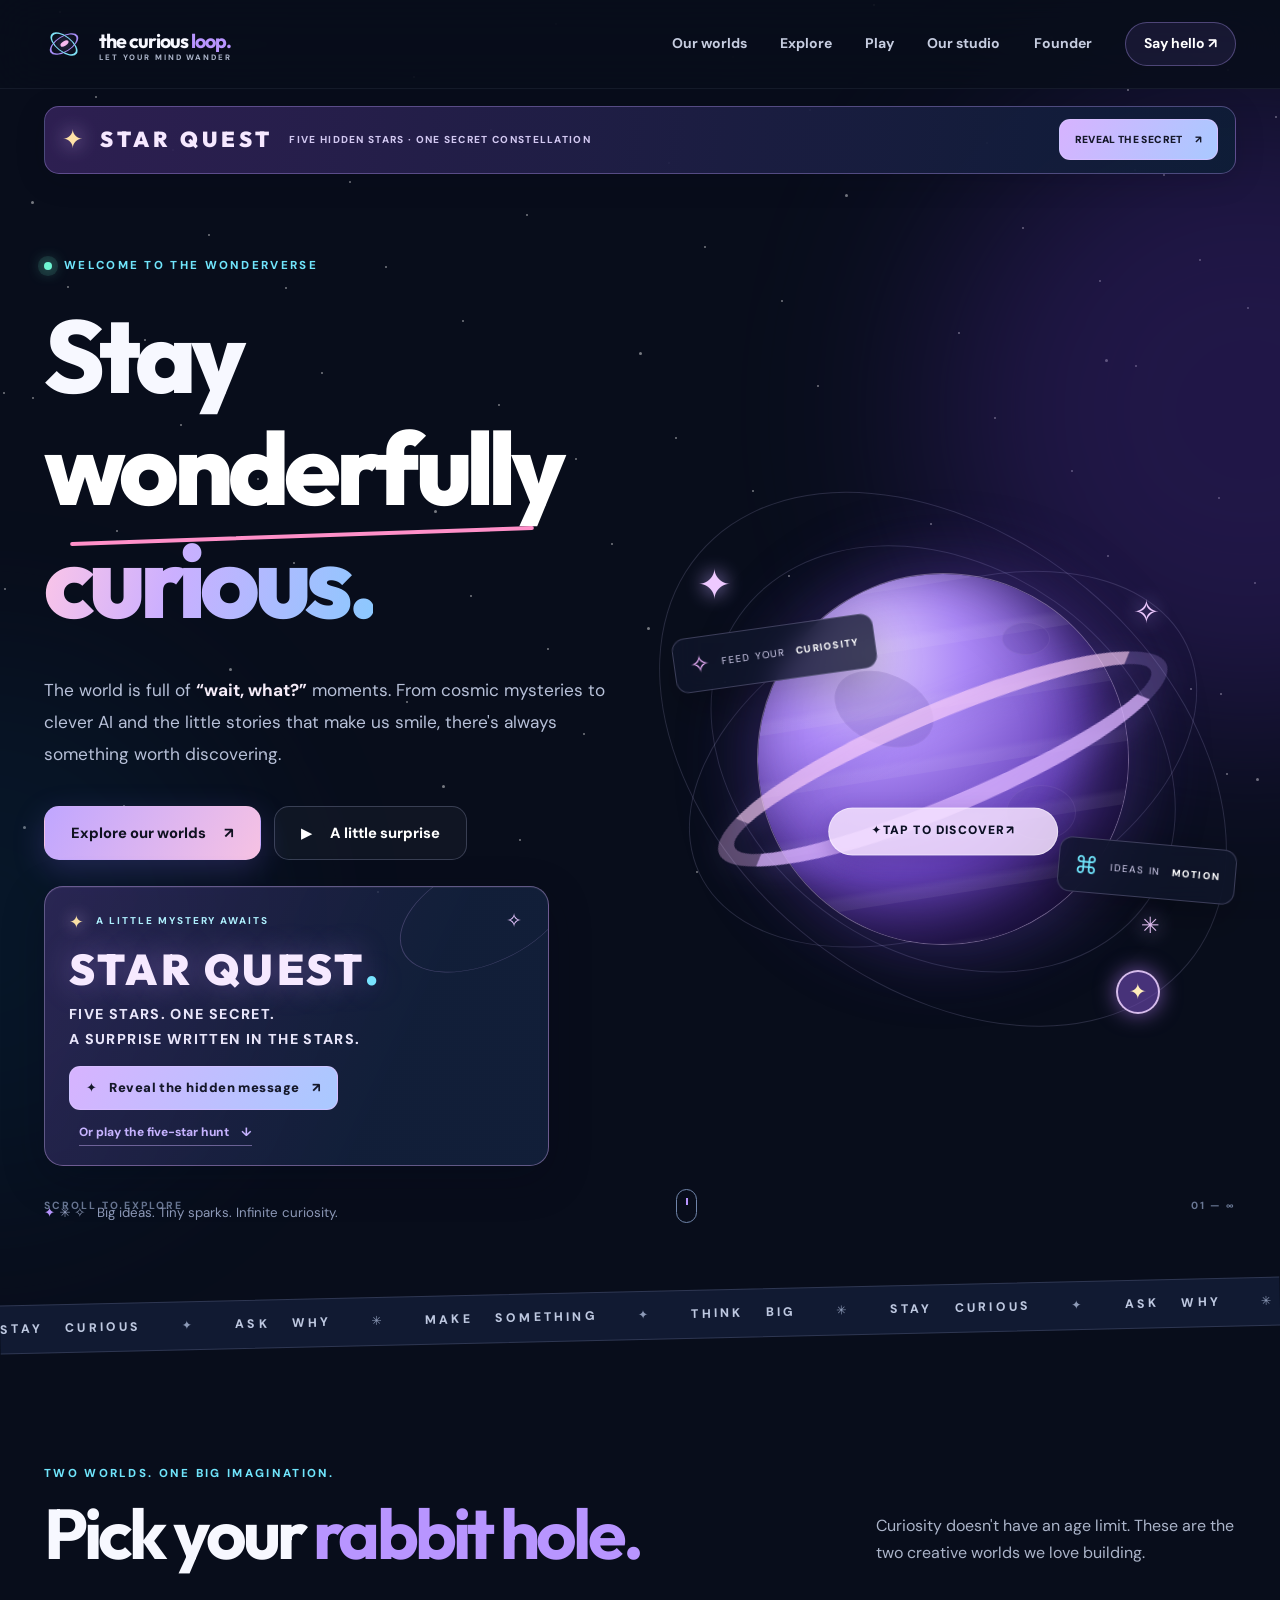
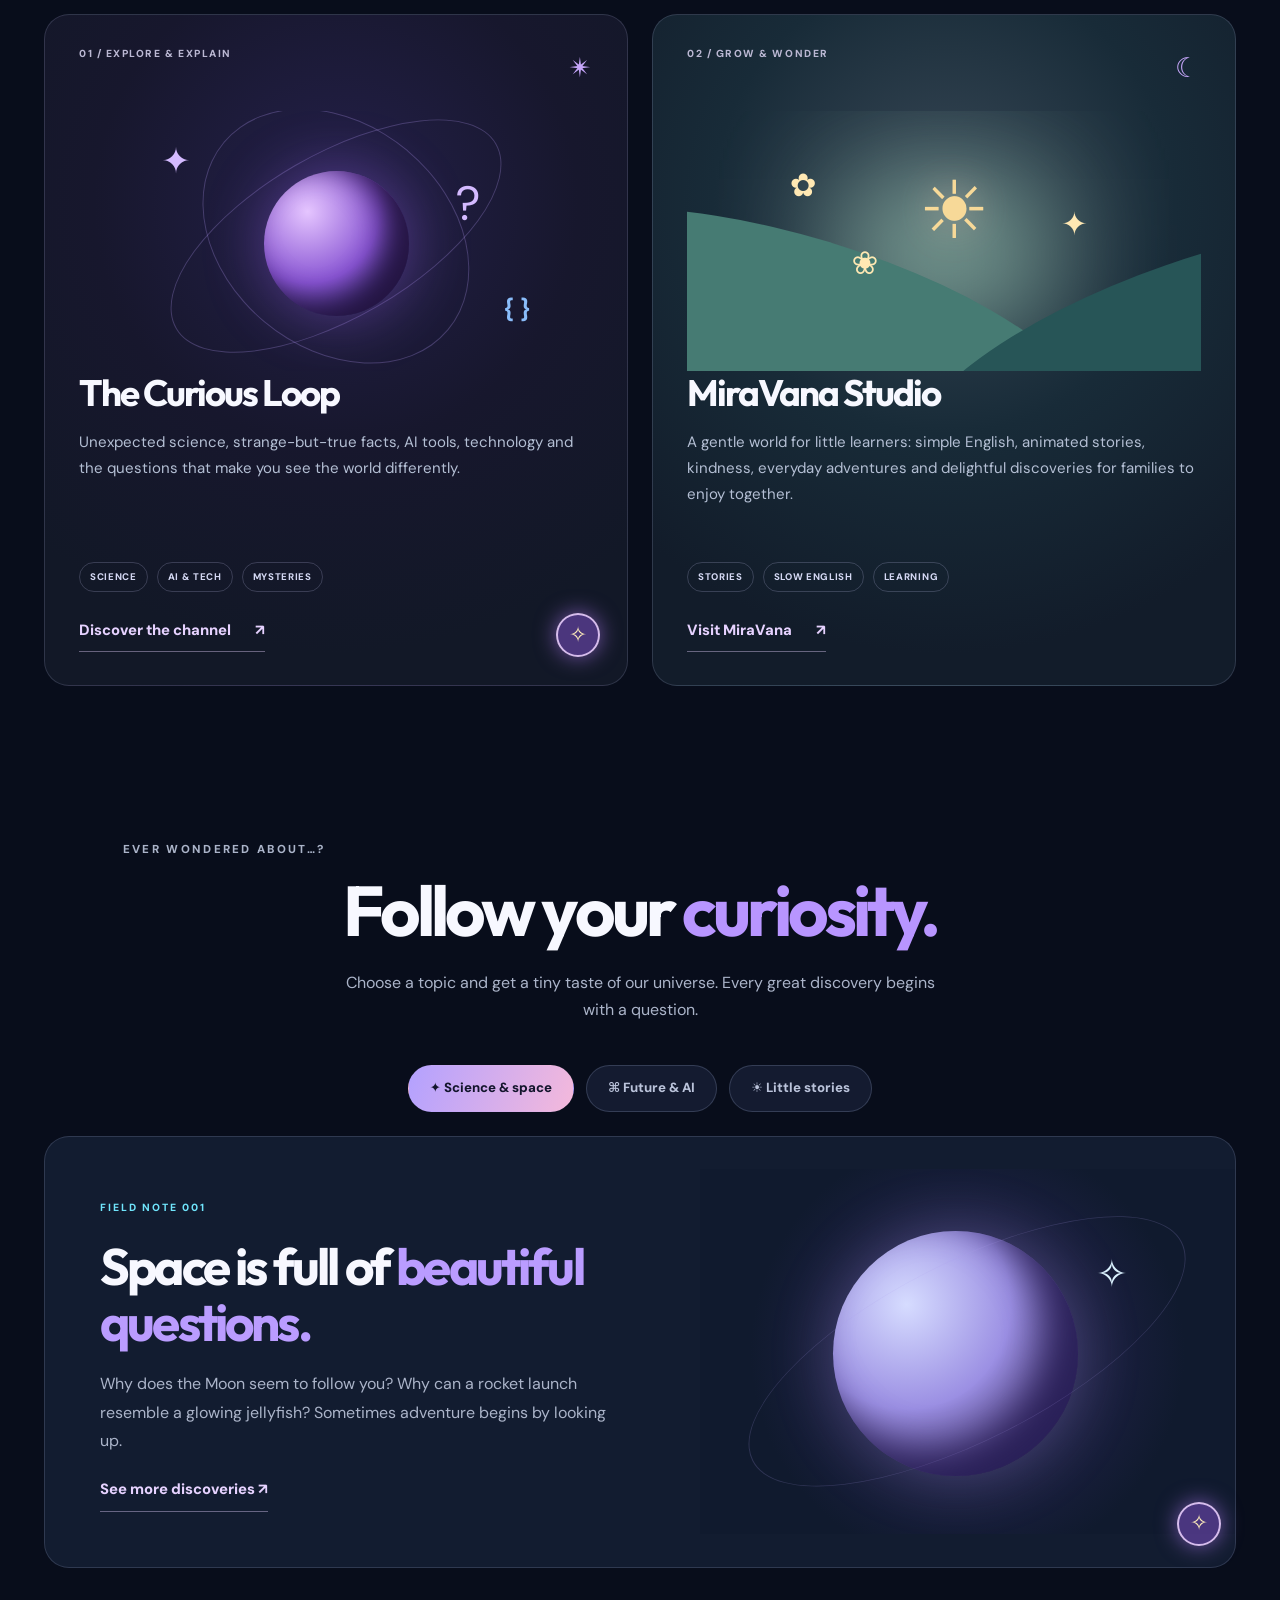
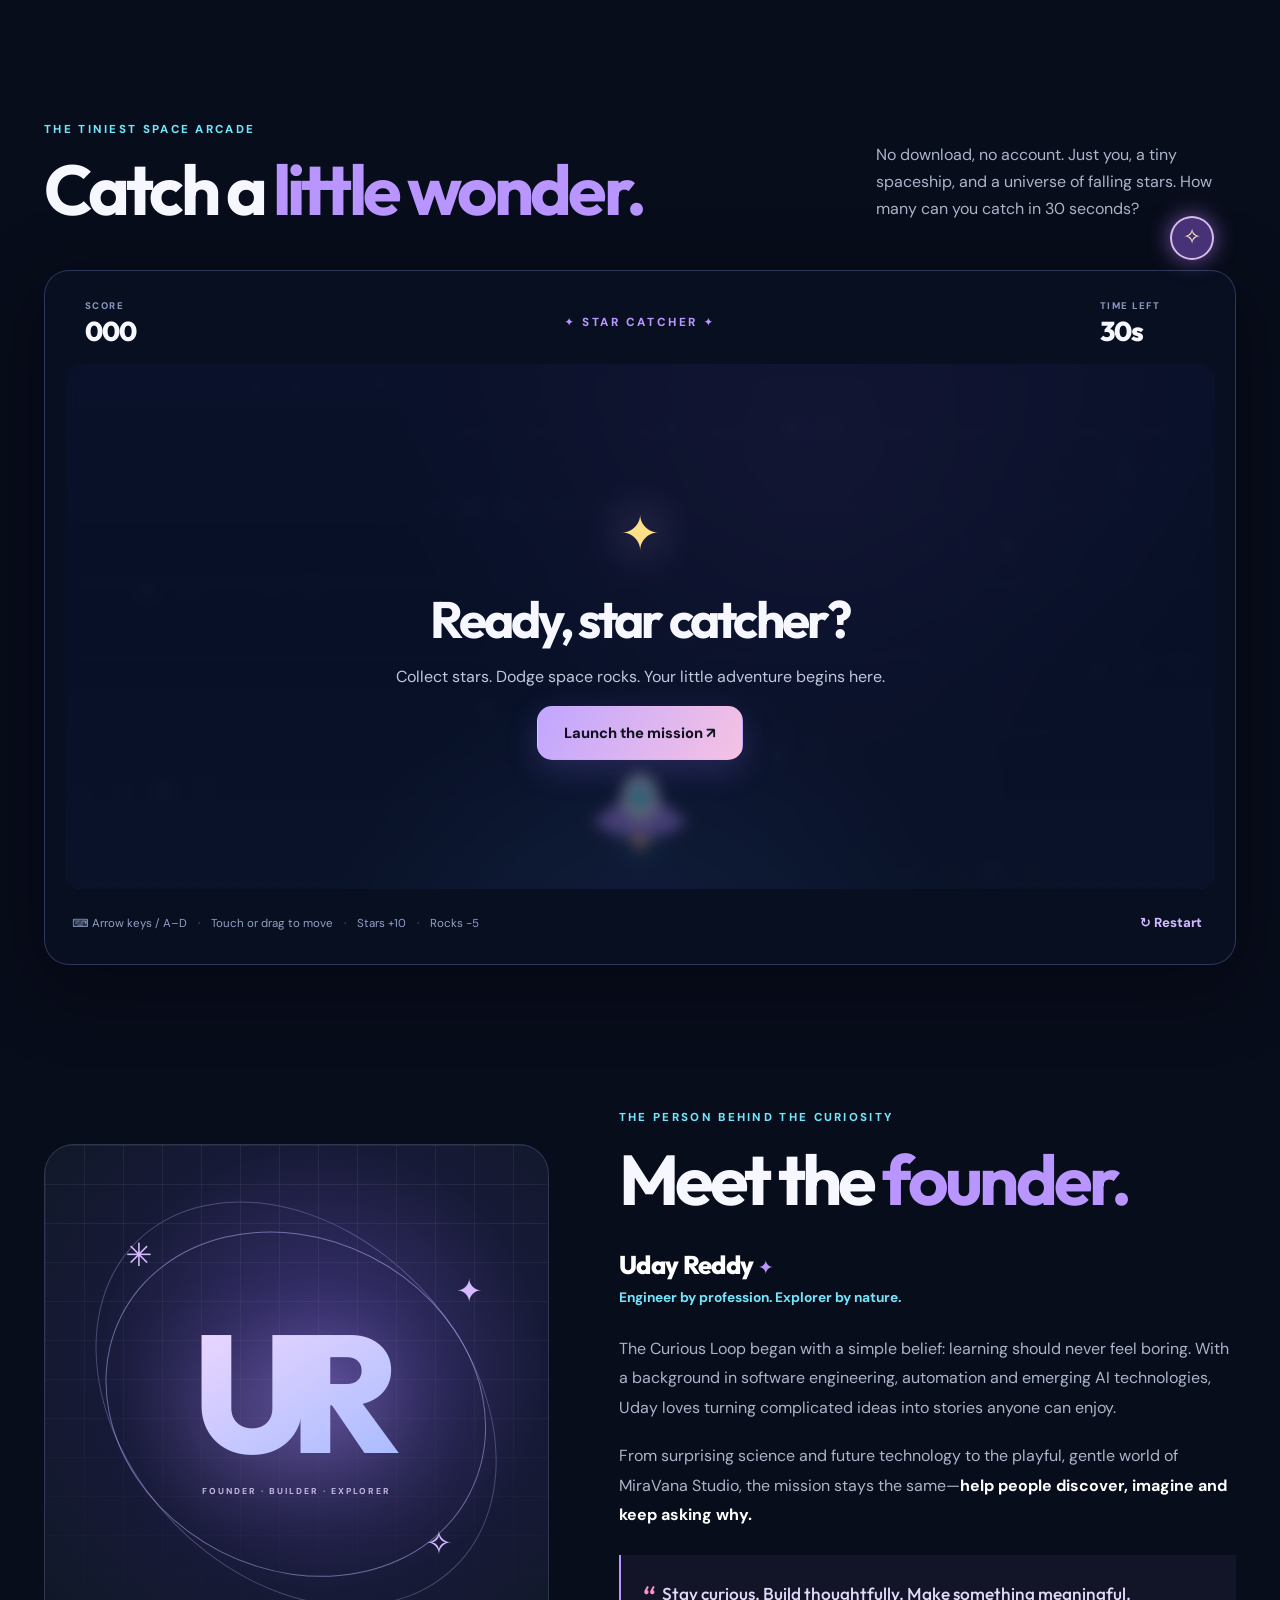
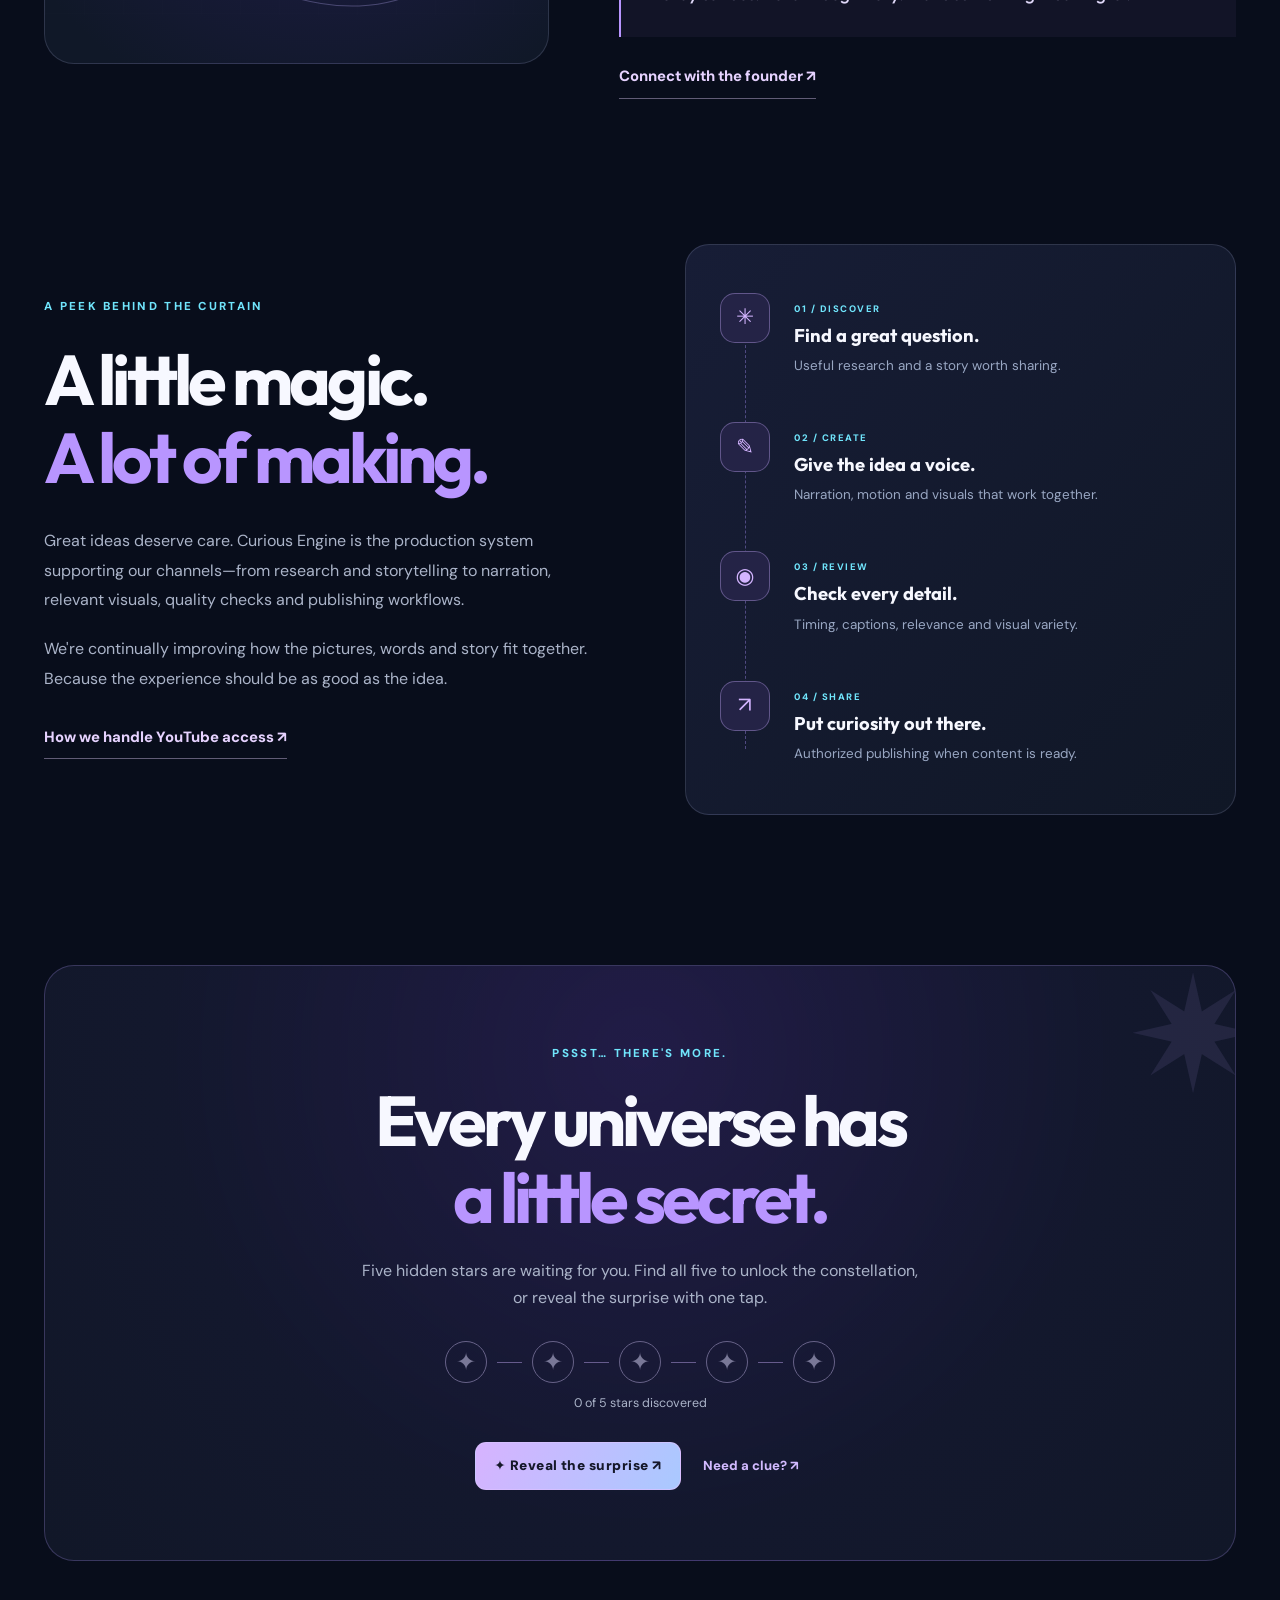
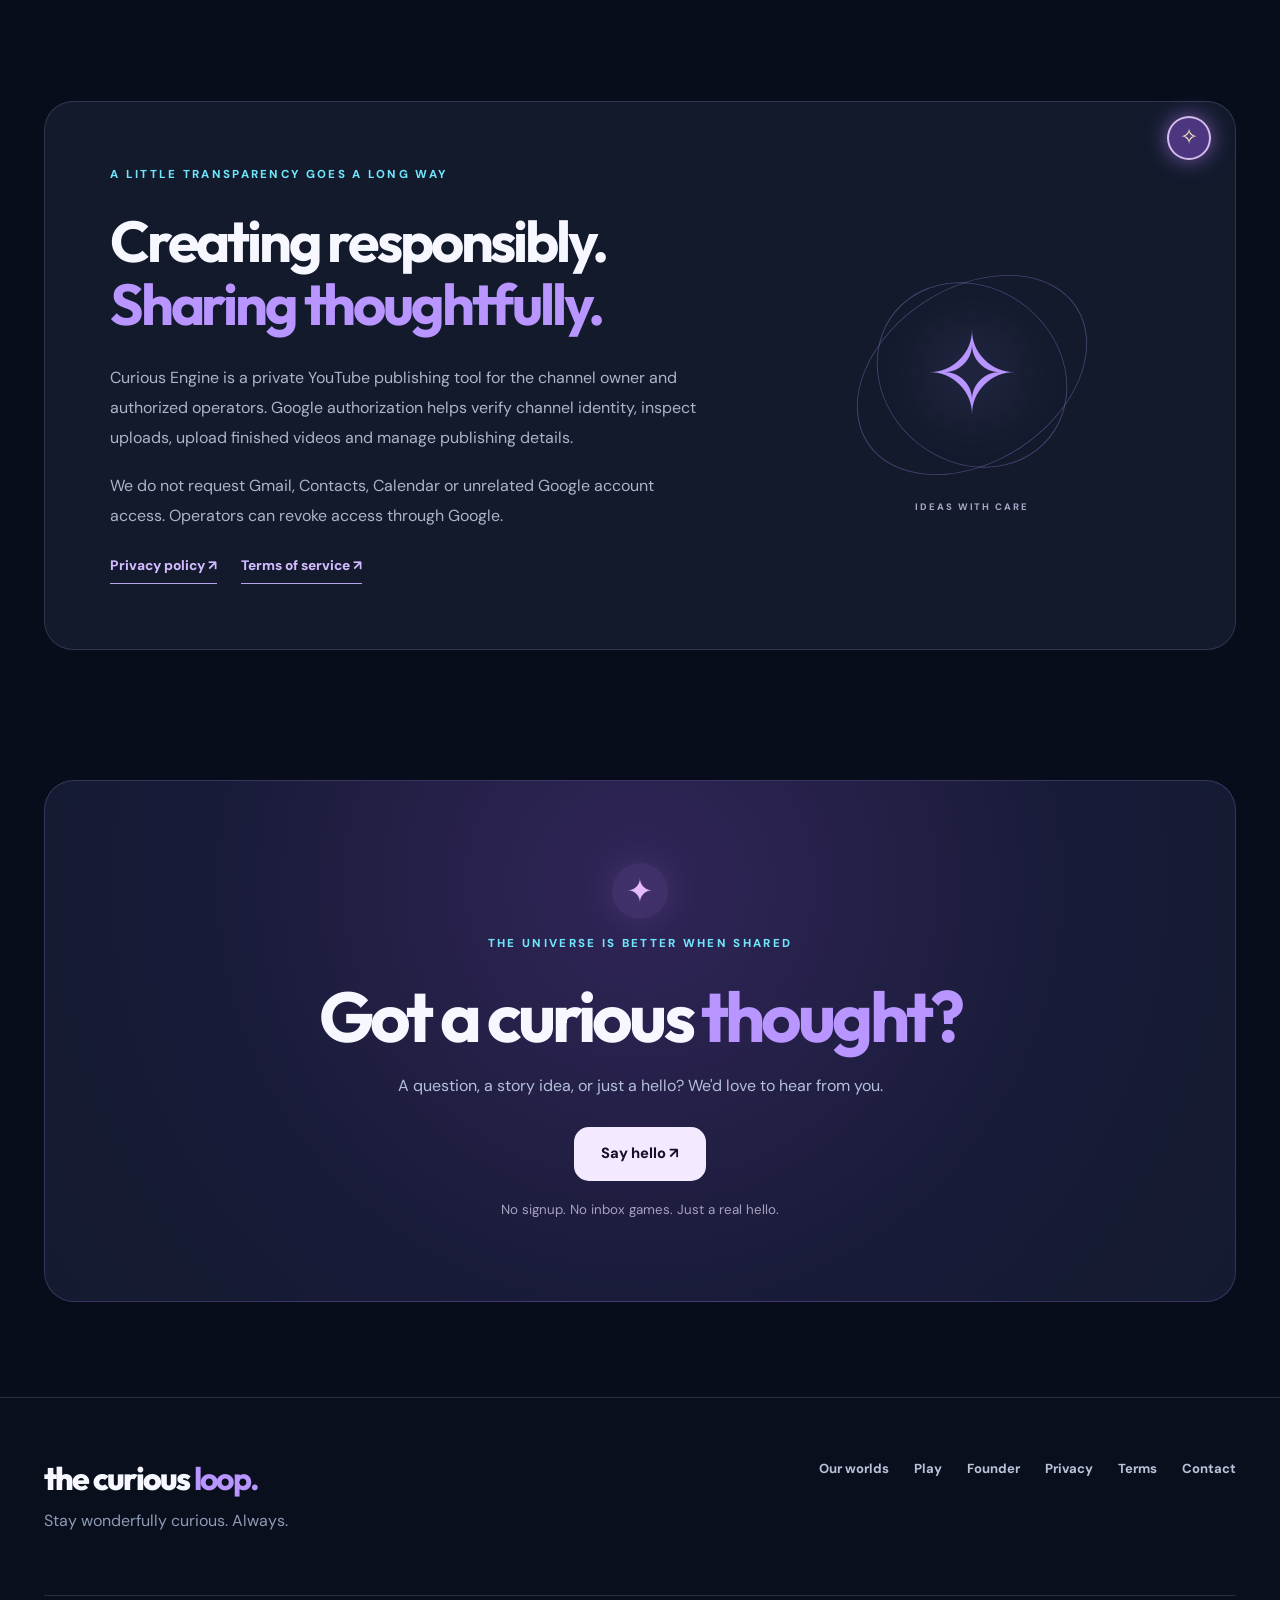
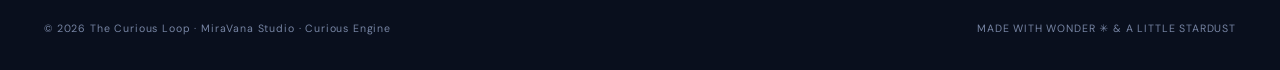
==== commit e6fe1406: "accessibility: remove accidental YUVAN spoilers from planet aria labels and star tooltip" ====
--- a/index.html
+++ b/index.html
@@ -40,10 +40,10 @@
 <p class="hero-note">✦ ✳ ✧ &nbsp; Big ideas. Tiny sparks. Infinite curiosity.</p>
 </div><div class="hero-art" role="group" aria-label="A purple planet with a secret constellation surprise">
 <div class="art-glow" aria-hidden="true"></div><div class="art-orbit orbit-1" aria-hidden="true"></div><div class="art-orbit orbit-2" aria-hidden="true"></div><div class="art-orbit orbit-3" aria-hidden="true"></div>
-<div class="art-planet" aria-hidden="true"><i></i><i></i><i></i></div><div class="planet-band" aria-hidden="true"></div><button id="planetReveal" class="planet-reveal-button" type="button" aria-label="Reveal the YUVAN constellation surprise"><span aria-hidden="true">✦</span> TAP TO DISCOVER <span aria-hidden="true">↗</span></button>
+<div class="art-planet" aria-hidden="true"><i></i><i></i><i></i></div><div class="planet-band" aria-hidden="true"></div><button id="planetReveal" class="planet-reveal-button" type="button" aria-label="Reveal the secret constellation"><span aria-hidden="true">✦</span> TAP TO DISCOVER <span aria-hidden="true">↗</span></button>
 <span class="art-spark spark-a" aria-hidden="true">✦</span><span class="art-spark spark-b" aria-hidden="true">✧</span><span class="art-spark spark-c" aria-hidden="true">✳</span>
 <div class="space-label label-top" aria-hidden="true"><span>✧</span> FEED YOUR <b>CURIOSITY</b></div><div class="space-label label-bottom" aria-hidden="true"><span>⌘</span> IDEAS IN <b>MOTION</b></div>
-<button class="hidden-spark secret-hero" type="button" data-letter="Y" aria-label="Find the letter Y in the constellation hunt" title="YUVAN hidden star: letter Y"><span aria-hidden="true">✦</span></button>
+<button class="hidden-spark secret-hero" type="button" data-letter="Y" aria-label="Find the letter Y in the constellation hunt" title="Hidden star: letter Y"><span aria-hidden="true">✦</span></button>
 </div><div class="hero-bottom"><span>SCROLL TO EXPLORE</span><span class="scroll-mouse" aria-hidden="true"></span><span>01 — ∞</span></div></section>
 
 <div class="marquee-section" aria-label="Our motto"><div class="marquee-track" aria-hidden="true"><span>STAY CURIOUS</span> ✦ <span>ASK WHY</span> ✳ <span>MAKE SOMETHING</span> ✦ <span>THINK BIG</span> ✳ <span>STAY CURIOUS</span> ✦ <span>ASK WHY</span> ✳ <span>MAKE SOMETHING</span> ✦ <span>THINK BIG</span> ✳</div></div>
--- a/styles.css
+++ b/styles.css
@@ -534,3 +534,19 @@
   .dialog-content .section-kicker{margin-bottom:7px}
   .dialog-content .reveal-subline{margin-bottom:16px}
 }
+
+/* Keep the new game teaser on one elegant line without a large title overflowing
+   the dedication card on smaller screens. */
+.hero-dedication .dedication-name.quest-name{
+  font-size:clamp(2.0rem,3.35vw,3.25rem);
+  letter-spacing:.075em;
+  white-space:normal;
+  overflow-wrap:normal;
+  line-height:1.17;
+}
+@media(max-width:640px){
+  .hero-dedication .dedication-name.quest-name{
+    font-size:clamp(1.85rem,8vw,2.8rem);
+    letter-spacing:.055em;
+  }
+}
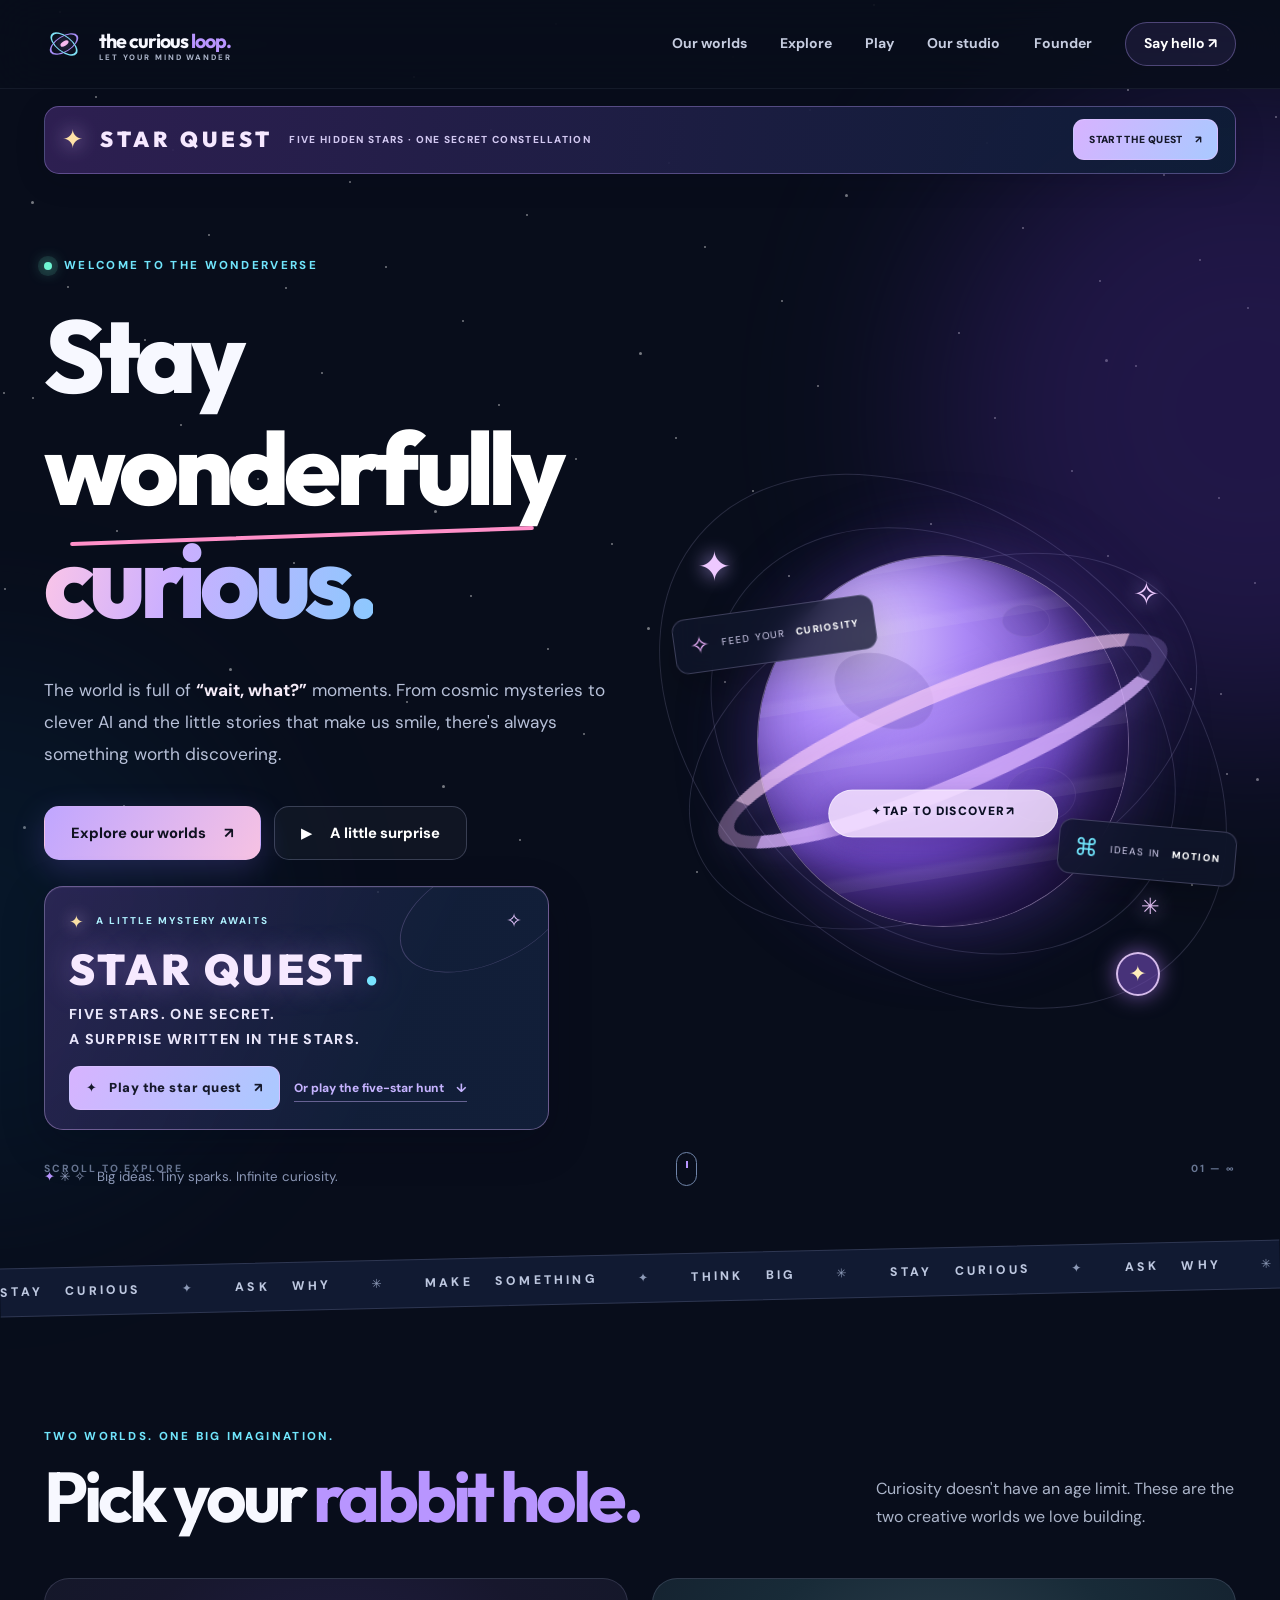
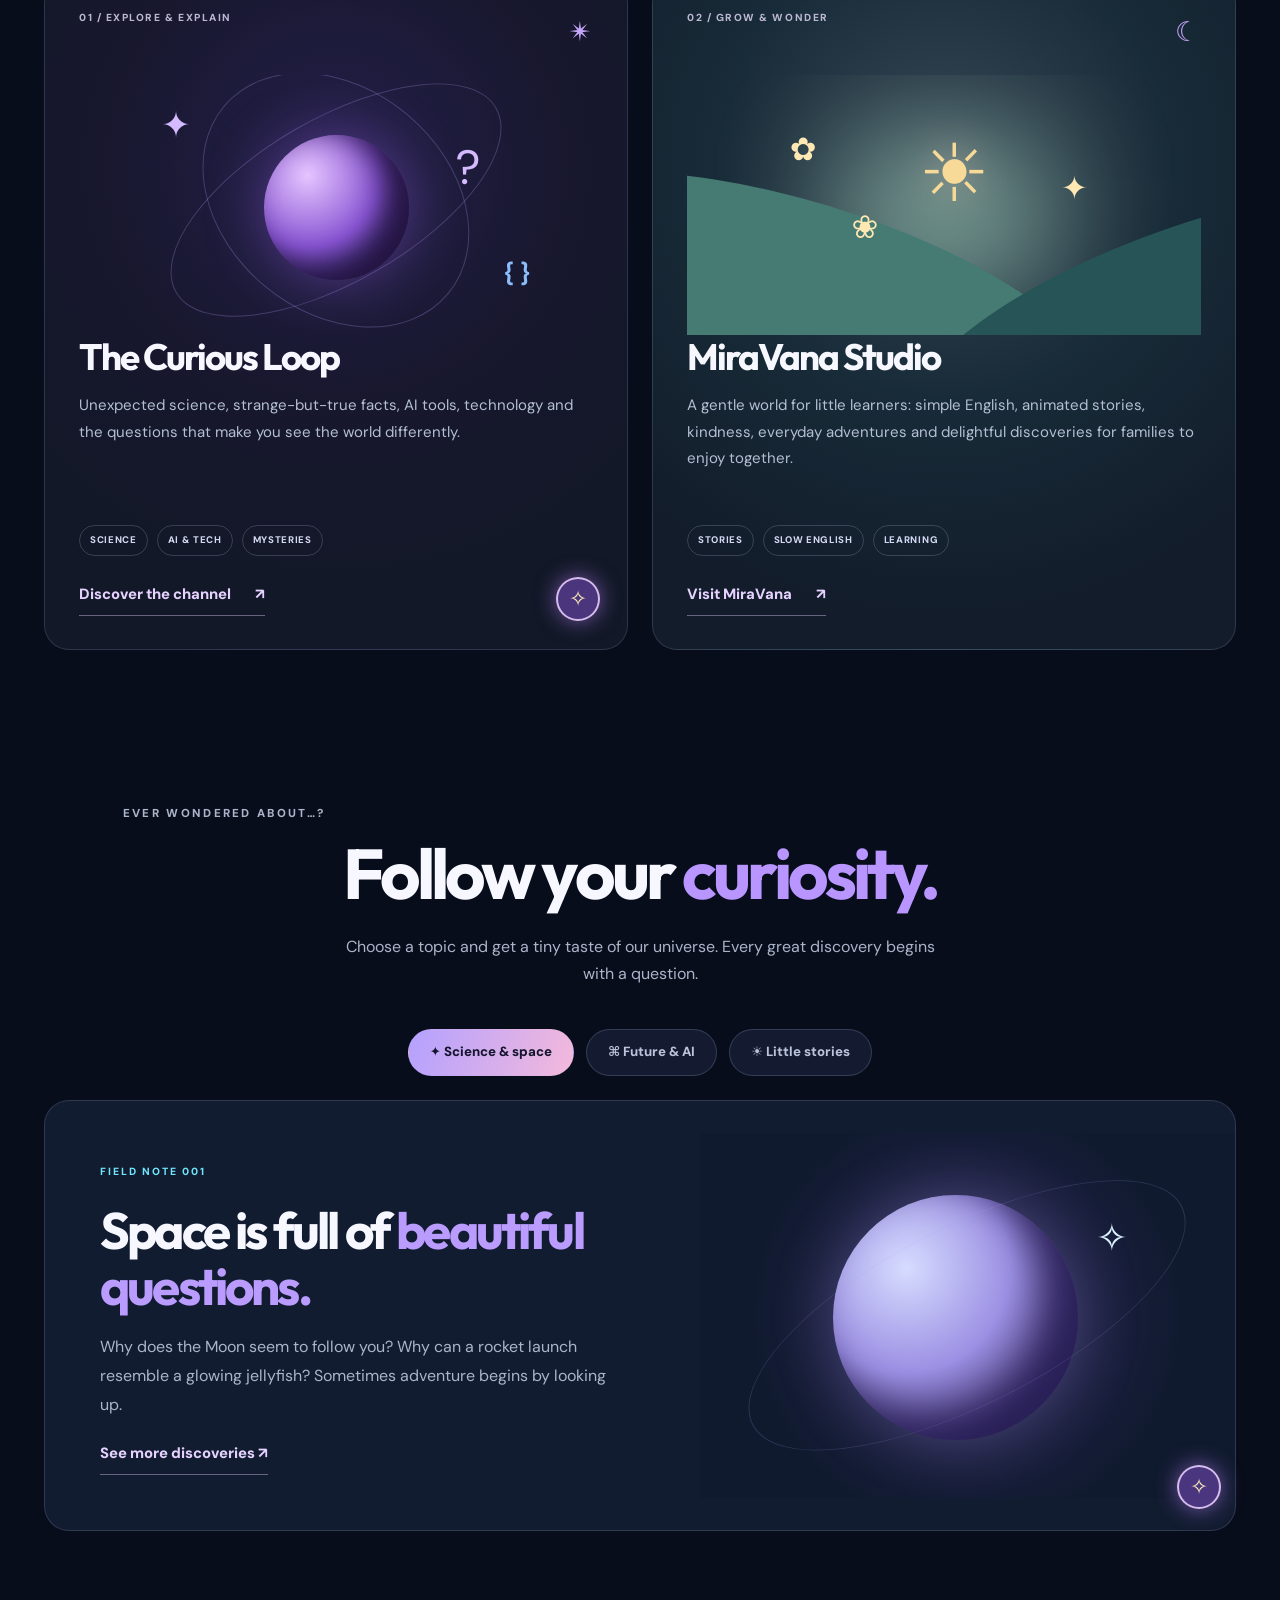
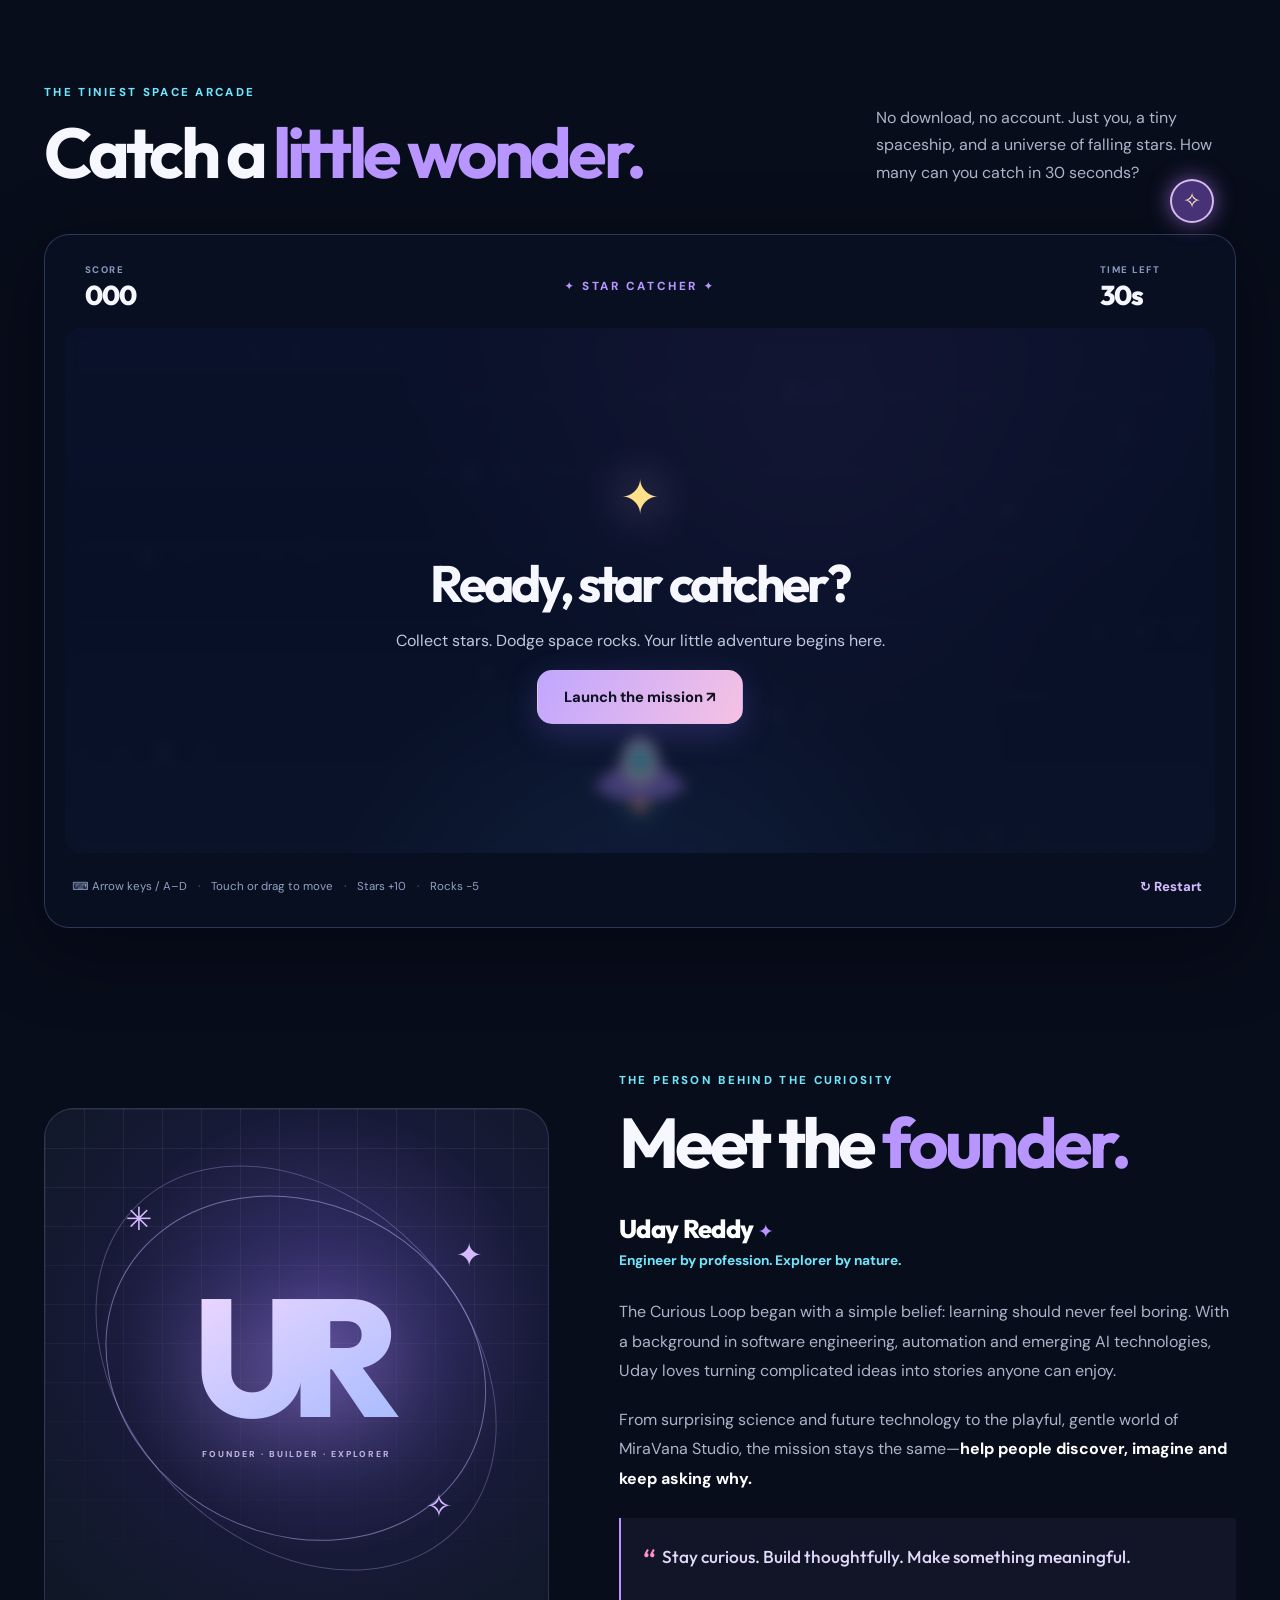
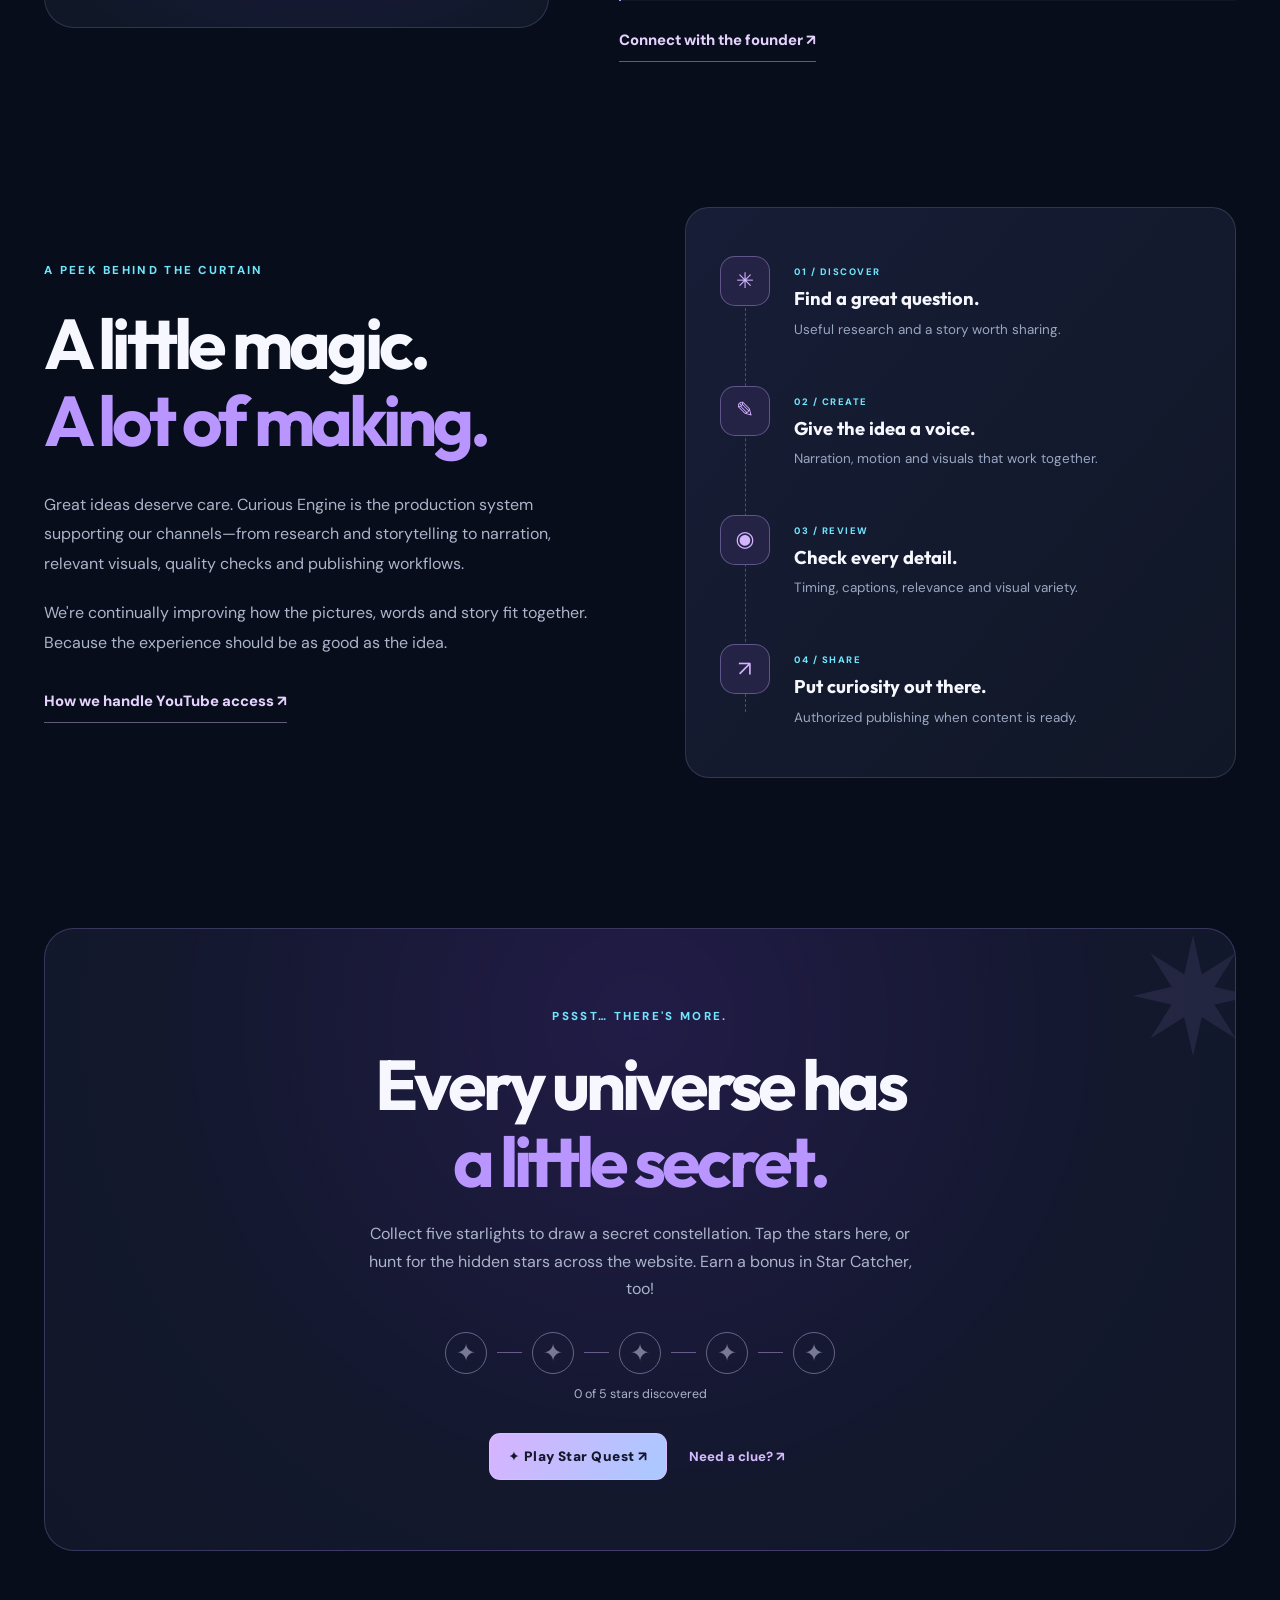
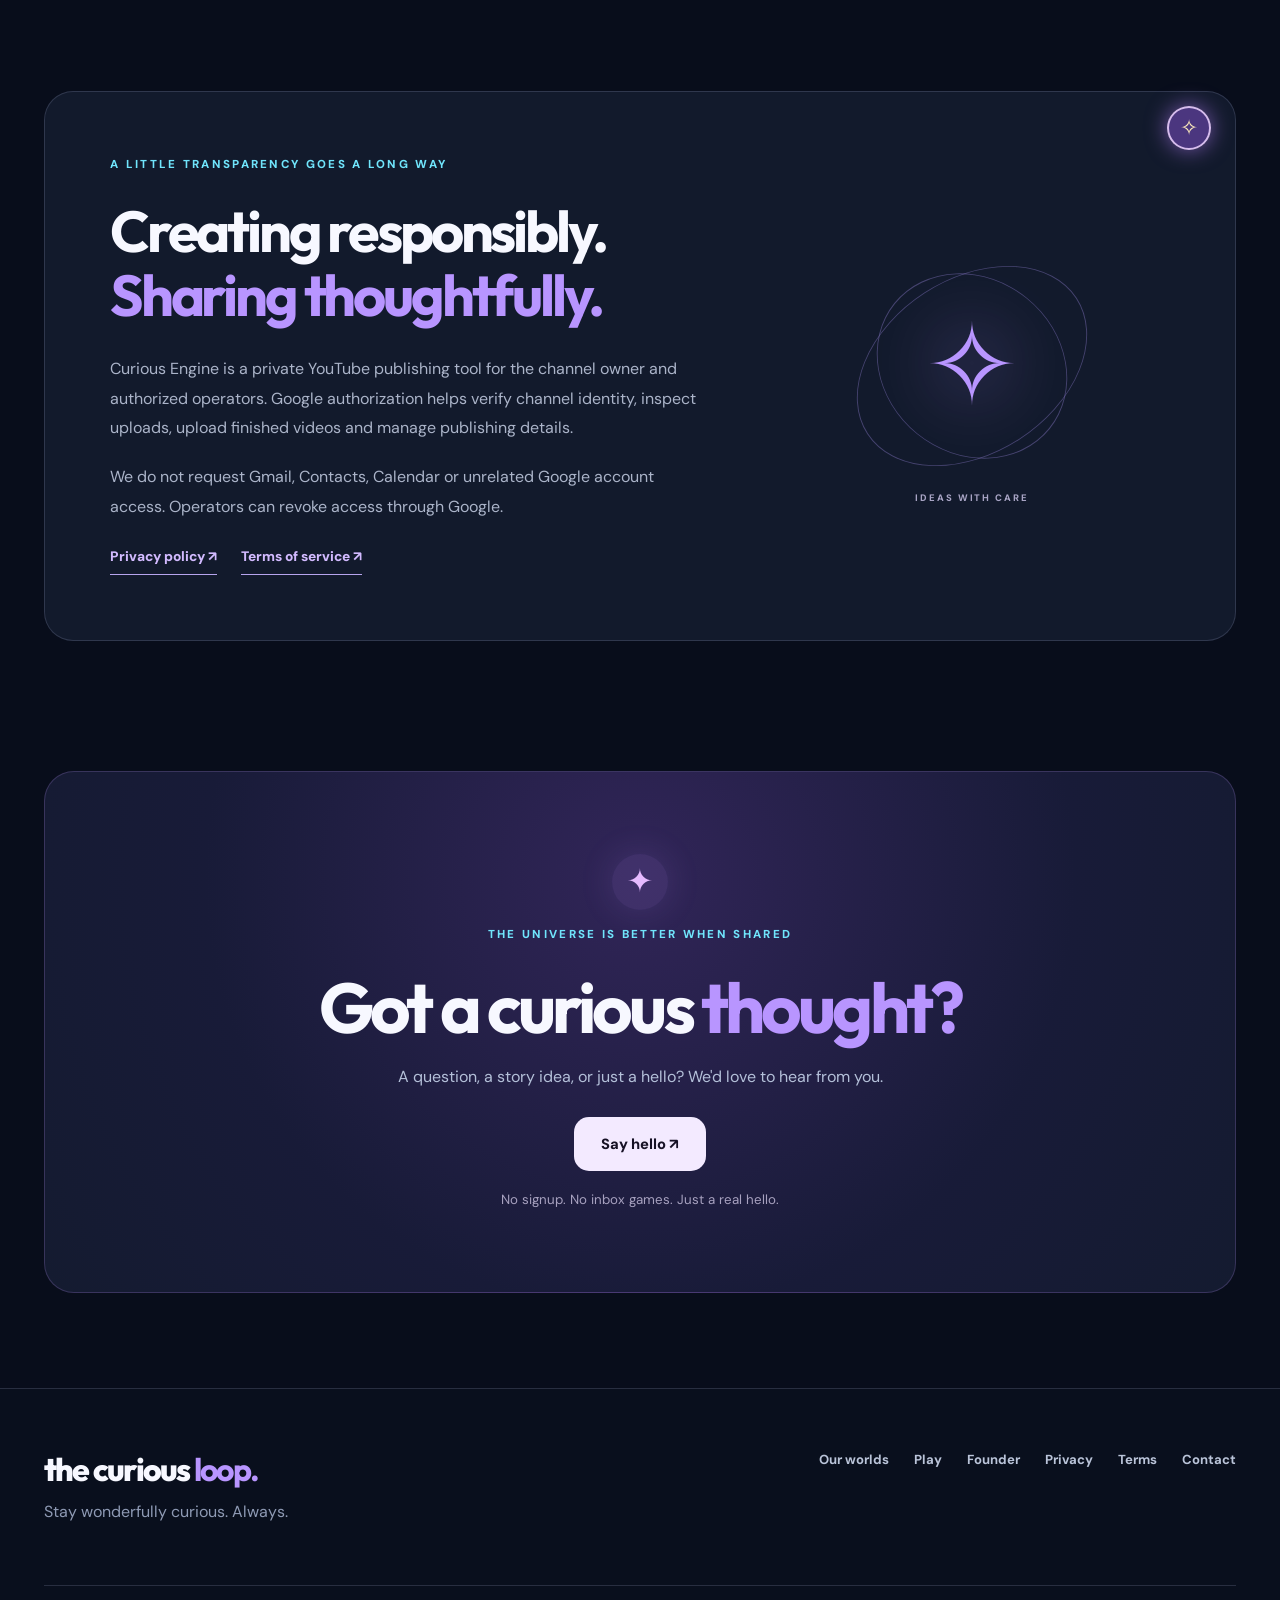
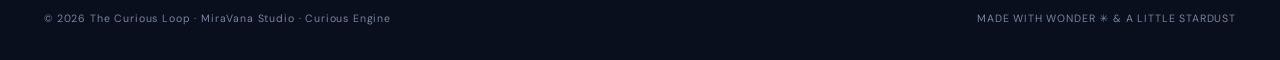
==== commit c943bd20: "feat: turn Star Quest reveal into a 5-star constellation mini adventure" ====
--- a/index.html
+++ b/index.html
@@ -9,6 +9,7 @@
 <meta property="og:image" content="https://thecuriousloop.in/social-preview.svg">
 <meta name="twitter:card" content="summary_large_image"><link rel="canonical" href="https://thecuriousloop.in/">
 <link rel="icon" href="/favicon.svg" type="image/svg+xml"><link rel="stylesheet" href="/styles.css">
+<script src="/quest.js" defer></script>
 <script src="/script.js" defer></script><title>The Curious Loop — Stay Wonderfully Curious</title>
 </head><body>
 <a class="skip-link" href="#main">Skip to content</a>
@@ -23,7 +24,7 @@
 <div class="constellation-banner container" aria-label="Star Quest mystery challenge">
   <span class="banner-star" aria-hidden="true">✦</span>
   <div class="banner-text"><strong>STAR QUEST</strong><span>FIVE HIDDEN STARS · ONE SECRET CONSTELLATION</span></div>
-  <button type="button" class="banner-open" id="topReveal">REVEAL THE SECRET <span aria-hidden="true">↗</span></button>
+  <button type="button" class="banner-open" id="topReveal">START THE QUEST <span aria-hidden="true">↗</span></button>
 </div>
 <section class="hero container" aria-labelledby="heroTitle"><div class="hero-copy">
 <p class="eyebrow"><span class="live-dot" aria-hidden="true"></span> WELCOME TO THE WONDERVERSE</p>
@@ -34,7 +35,7 @@
   <div class="dedication-intro"><span class="dedication-spark" aria-hidden="true">✦</span><span>A LITTLE MYSTERY AWAITS</span><span class="dedication-orbit" aria-hidden="true">✧</span></div>
   <h2 id="yuvanDedicationTitle" class="dedication-name quest-name">STAR QUEST<span aria-hidden="true">.</span></h2>
   <p class="dedication-meaning">FIVE STARS. ONE SECRET.<br>A SURPRISE WRITTEN IN THE STARS.</p>
-  <button id="revealYuvan" type="button" class="dedication-reveal"><span aria-hidden="true">✦</span> Reveal the hidden message <span aria-hidden="true">↗</span></button>
+  <button id="revealYuvan" type="button" class="dedication-reveal"><span aria-hidden="true">✦</span> Play the star quest <span aria-hidden="true">↗</span></button>
   <a class="dedication-discover" href="#secret">Or play the five-star hunt <span aria-hidden="true">↓</span></a>
 </aside>
 <p class="hero-note">✦ ✳ ✧ &nbsp; Big ideas. Tiny sparks. Infinite curiosity.</p>
@@ -108,12 +109,55 @@
 <div class="studio-step"><span>↗</span><div><small>04 / SHARE</small><strong>Put curiosity out there.</strong><p>Authorized publishing when content is ready.</p></div></div>
 </div></div></section>
 
-<section class="section container secret-section" id="secret" aria-labelledby="secretHeading"><div class="secret-card" data-reveal><div class="secret-deco" aria-hidden="true">✷</div><p class="section-kicker">PSSST… THERE'S MORE.</p><h2 id="secretHeading">Every universe has<br><em>a little secret.</em></h2><p>Five hidden stars are waiting for you. Find all five to unlock the constellation, or reveal the surprise with one tap.</p><div class="constellation-display" aria-label="Hidden constellation progress"><span class="constellation-slot">✦</span><i></i><span class="constellation-slot">✦</span><i></i><span class="constellation-slot">✦</span><i></i><span class="constellation-slot">✦</span><i></i><span class="constellation-slot">✦</span></div><p id="puzzleStatus" class="puzzle-status" role="status" aria-live="polite">0 of 5 stars discovered</p><button class="puzzle-reveal" type="button" id="puzzleReveal">✦ Reveal the surprise ↗</button><button class="hint-button" type="button" id="hintButton">Need a clue? ↗</button><p id="puzzleHint" class="puzzle-hint" hidden>First clue: search near the giant planet at the top.</p></div></section>
+<section class="section container secret-section" id="secret" aria-labelledby="secretHeading"><div class="secret-card" data-reveal><div class="secret-deco" aria-hidden="true">✷</div><p class="section-kicker">PSSST… THERE'S MORE.</p><h2 id="secretHeading">Every universe has<br><em>a little secret.</em></h2><p>Collect five starlights to draw a secret constellation. Tap the stars here, or hunt for the hidden stars across the website. Earn a bonus in Star Catcher, too!</p><div class="constellation-display" aria-label="Hidden constellation progress"><span class="constellation-slot">✦</span><i></i><span class="constellation-slot">✦</span><i></i><span class="constellation-slot">✦</span><i></i><span class="constellation-slot">✦</span><i></i><span class="constellation-slot">✦</span></div><p id="puzzleStatus" class="puzzle-status" role="status" aria-live="polite">0 of 5 stars discovered</p><button class="puzzle-reveal" type="button" id="puzzleReveal">✦ Play Star Quest ↗</button><button class="hint-button" type="button" id="hintButton">Need a clue? ↗</button><p id="puzzleHint" class="puzzle-hint" hidden>First clue: search near the giant planet at the top.</p></div></section>
 
 <section class="section container transparency-section" id="transparency" aria-labelledby="transparencyHeading"><div class="transparency-inner" data-reveal><div><p class="section-kicker">A LITTLE TRANSPARENCY GOES A LONG WAY</p><h2 id="transparencyHeading">Creating responsibly.<br><em>Sharing thoughtfully.</em></h2><p>Curious Engine is a private YouTube publishing tool for the channel owner and authorized operators. Google authorization helps verify channel identity, inspect uploads, upload finished videos and manage publishing details.</p><p>We do not request Gmail, Contacts, Calendar or unrelated Google account access. Operators can revoke access through Google.</p><div class="policy-links"><a href="/privacy.html">Privacy policy ↗</a><a href="/terms.html">Terms of service ↗</a></div></div><div class="trust-visual" aria-hidden="true"><i></i><i></i><span>✧</span><small>IDEAS WITH CARE</small></div></div><button class="hidden-spark privacy-secret" type="button" data-letter="N" aria-label="Discover a hidden constellation symbol near our values">✧</button></section>
 
 <section class="section container contact-section" id="contact" aria-labelledby="contactHeading" data-reveal><div class="contact-orb" aria-hidden="true">✦</div><p class="section-kicker">THE UNIVERSE IS BETTER WHEN SHARED</p><h2 id="contactHeading">Got a curious <em>thought?</em></h2><p>A question, a story idea, or just a hello? We'd love to hear from you.</p><a class="btn btn-light" href="mailto:thecuriousloop.ai@gmail.com?subject=Hello%20from%20the%20Wonderverse">Say hello ↗</a><small>No signup. No inbox games. Just a real hello.</small></section>
 </main>
 <footer class="site-footer"><div class="container"><div class="footer-top"><div><a class="footer-brand" href="#top">the curious <b>loop.</b></a><p>Stay wonderfully curious. Always.</p></div><div class="footer-links"><a href="#worlds">Our worlds</a><a href="#play">Play</a><a href="#founder">Founder</a><a href="/privacy.html">Privacy</a><a href="/terms.html">Terms</a><a href="mailto:thecuriousloop.ai@gmail.com">Contact</a></div></div><div class="footer-bottom"><span>© <span id="footerYear">2026</span> The Curious Loop · MiraVana Studio · Curious Engine</span><span>MADE WITH WONDER ✳ & A LITTLE STARDUST</span></div></div></footer>
-<dialog id="secretDialog" class="secret-dialog" aria-labelledby="revealTitle" aria-describedby="revealDesc"><button type="button" class="dialog-close-x" id="closeDialogX" aria-label="Close the constellation surprise">×</button><div class="dialog-content"><p class="section-kicker">CONSTELLATION UNLOCKED</p><div class="reveal-word" id="revealTitle">Y U V A N</div><p id="revealDesc">Young Universe. Vast Adventures. Never-ending wonder.</p><p class="reveal-subline">A tiny secret hidden in a big universe—just for the curious at heart. ✨</p><button type="button" class="btn btn-primary" id="closeDialog">Keep exploring ↗</button></div></dialog>
+<dialog id="secretDialog" class="secret-dialog quest-dialog" aria-labelledby="questTitle" aria-describedby="questDescription">
+  <button type="button" class="dialog-close-x" id="closeDialogX" aria-label="Close Star Quest">×</button>
+  <div class="quest-content">
+    <div class="quest-heading">
+      <p class="section-kicker">THE LITTLE CONSTELLATION ADVENTURE</p>
+      <h2 id="questTitle">STAR <em>QUEST.</em></h2>
+      <p id="questDescription">Tap each glowing star to connect the constellation. Five stars hide one special surprise.</p>
+    </div>
+    <div id="questStage" class="quest-stage">
+      <div id="questMap" class="quest-map" role="group" aria-label="Five interactive constellation stars">
+        <svg class="quest-lines" viewBox="0 0 600 280" preserveAspectRatio="none" aria-hidden="true">
+          <path data-quest-line="1" d="M84 156 L192 65"></path>
+          <path data-quest-line="2" d="M192 65 L310 145"></path>
+          <path data-quest-line="3" d="M310 145 L434 65"></path>
+          <path data-quest-line="4" d="M434 65 L521 185"></path>
+        </svg>
+        <button type="button" class="quest-star" data-star-index="0" aria-label="Collect constellation star 1" aria-pressed="false" style="--star-x:14%;--star-y:56%"><span aria-hidden="true">✦</span><small>01</small></button>
+        <button type="button" class="quest-star" data-star-index="1" aria-label="Collect constellation star 2" aria-pressed="false" style="--star-x:32%;--star-y:23%"><span aria-hidden="true">✦</span><small>02</small></button>
+        <button type="button" class="quest-star" data-star-index="2" aria-label="Collect constellation star 3" aria-pressed="false" style="--star-x:52%;--star-y:52%"><span aria-hidden="true">✦</span><small>03</small></button>
+        <button type="button" class="quest-star" data-star-index="3" aria-label="Collect constellation star 4" aria-pressed="false" style="--star-x:72.5%;--star-y:23%"><span aria-hidden="true">✦</span><small>04</small></button>
+        <button type="button" class="quest-star" data-star-index="4" aria-label="Collect constellation star 5" aria-pressed="false" style="--star-x:87%;--star-y:66%"><span aria-hidden="true">✦</span><small>05</small></button>
+      </div>
+      <div class="quest-progress">
+        <div class="quest-progress-copy"><strong id="questCounter">0 / 5 STARS</strong><span id="questLive" role="status" aria-live="polite">Your adventure starts here. Tap a glowing star!</span></div>
+        <div class="quest-progress-track" role="progressbar" aria-label="Star Quest completion" aria-valuemin="0" aria-valuemax="5" aria-valuenow="0" id="questProgressBar"><span id="questProgressFill"></span></div>
+      </div>
+      <div class="quest-footactions">
+        <button type="button" id="questReset" class="quest-subtle">↻ Start over</button>
+        <button type="button" id="closeDialog" class="quest-subtle">Explore the universe ↗</button>
+      </div>
+    </div>
+    <div id="questCompleted" class="quest-completed" hidden>
+      <div class="quest-confetti" aria-hidden="true"><i>✦</i><i>✳</i><i>✧</i><i>✦</i><i>✳</i><i>✧</i><i>✦</i><i>✳</i><i>✧</i><i>✦</i></div>
+      <p class="section-kicker">CONSTELLATION UNLOCKED</p>
+      <div class="reveal-word" id="revealTitle" aria-label="YUVAN"><span>Y</span> <span>U</span> <span>V</span> <span>A</span> <span>N</span></div>
+      <p id="revealDesc" class="reveal-description">Young Universe. Vast Adventures. Never-ending wonder.</p>
+      <p class="reveal-subline">A little secret tucked into this big universe, just for the curious at heart. ✨</p>
+      <div class="quest-complete-actions">
+        <button type="button" id="questReplay" class="quest-subtle">↻ Play again</button>
+        <button type="button" class="btn btn-primary" id="closeQuestCompleted">Keep exploring ↗</button>
+      </div>
+    </div>
+  </div>
+</dialog>
 </body></html>
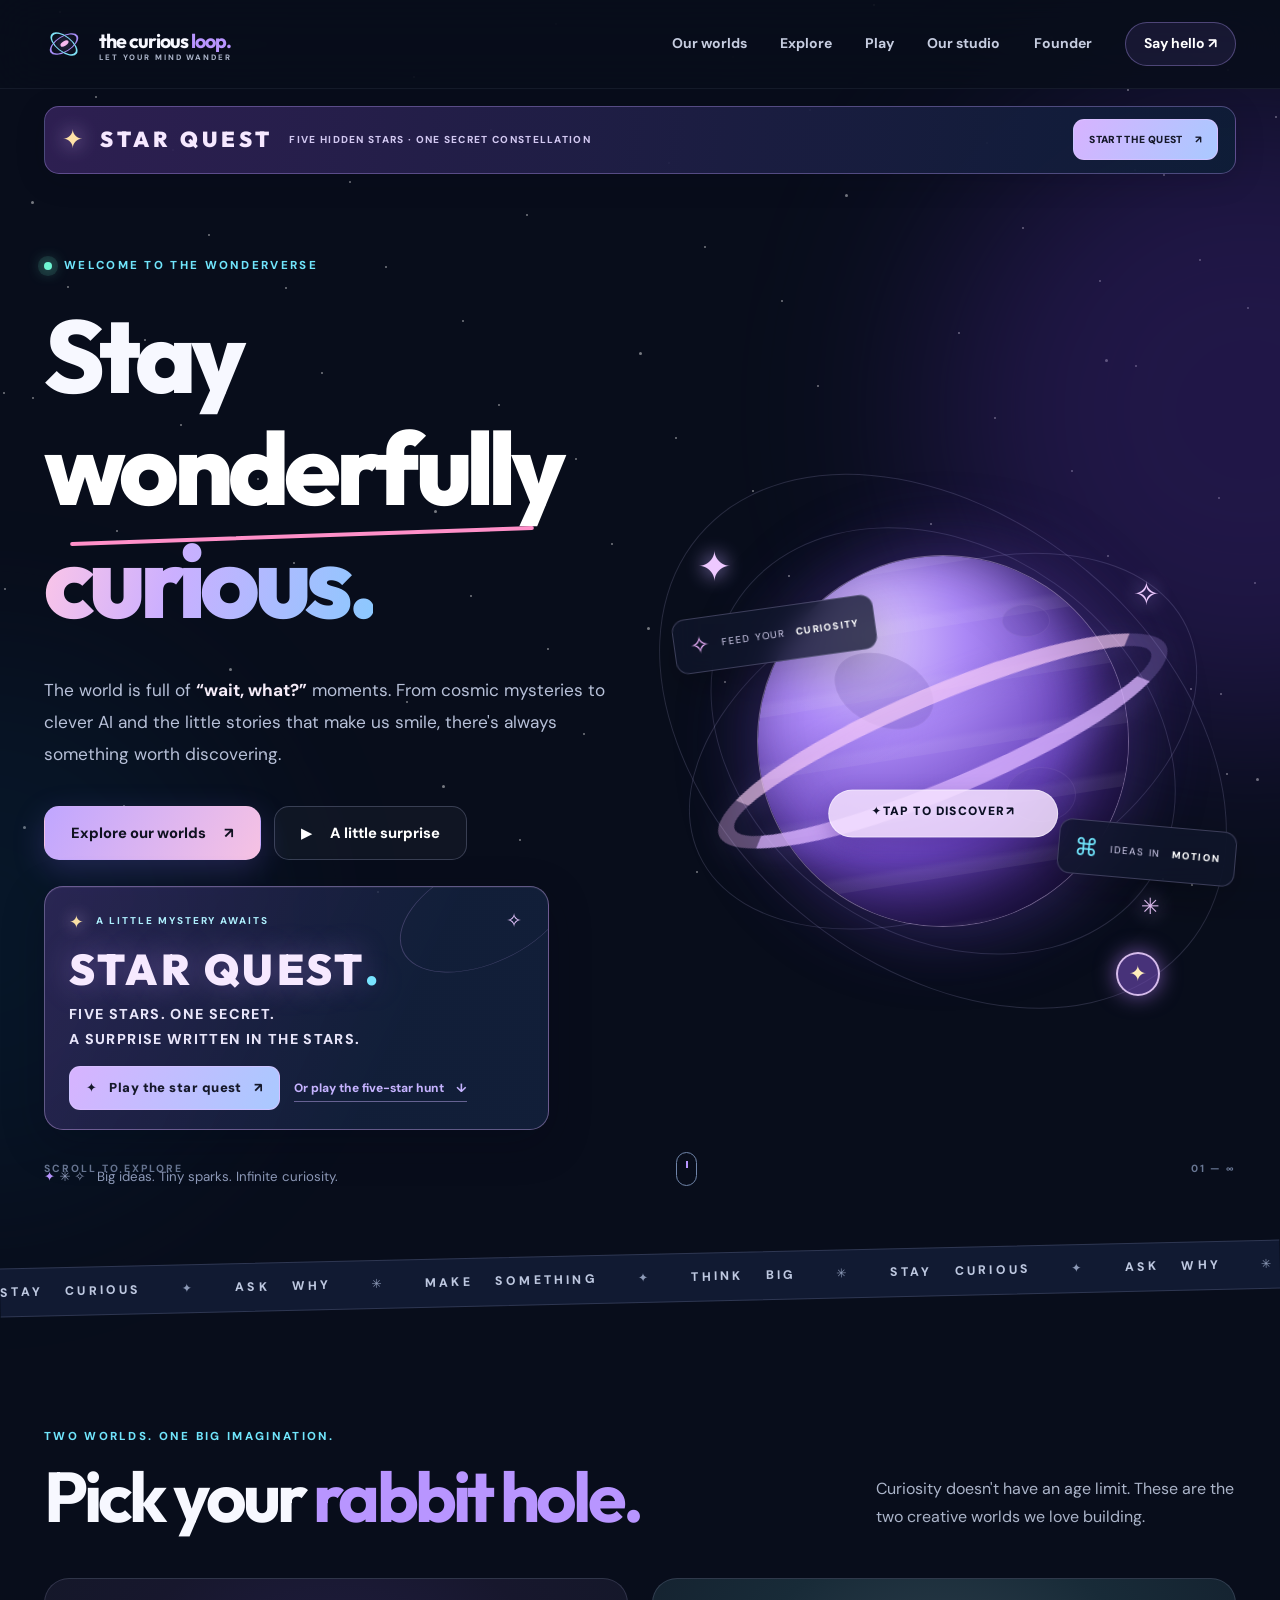
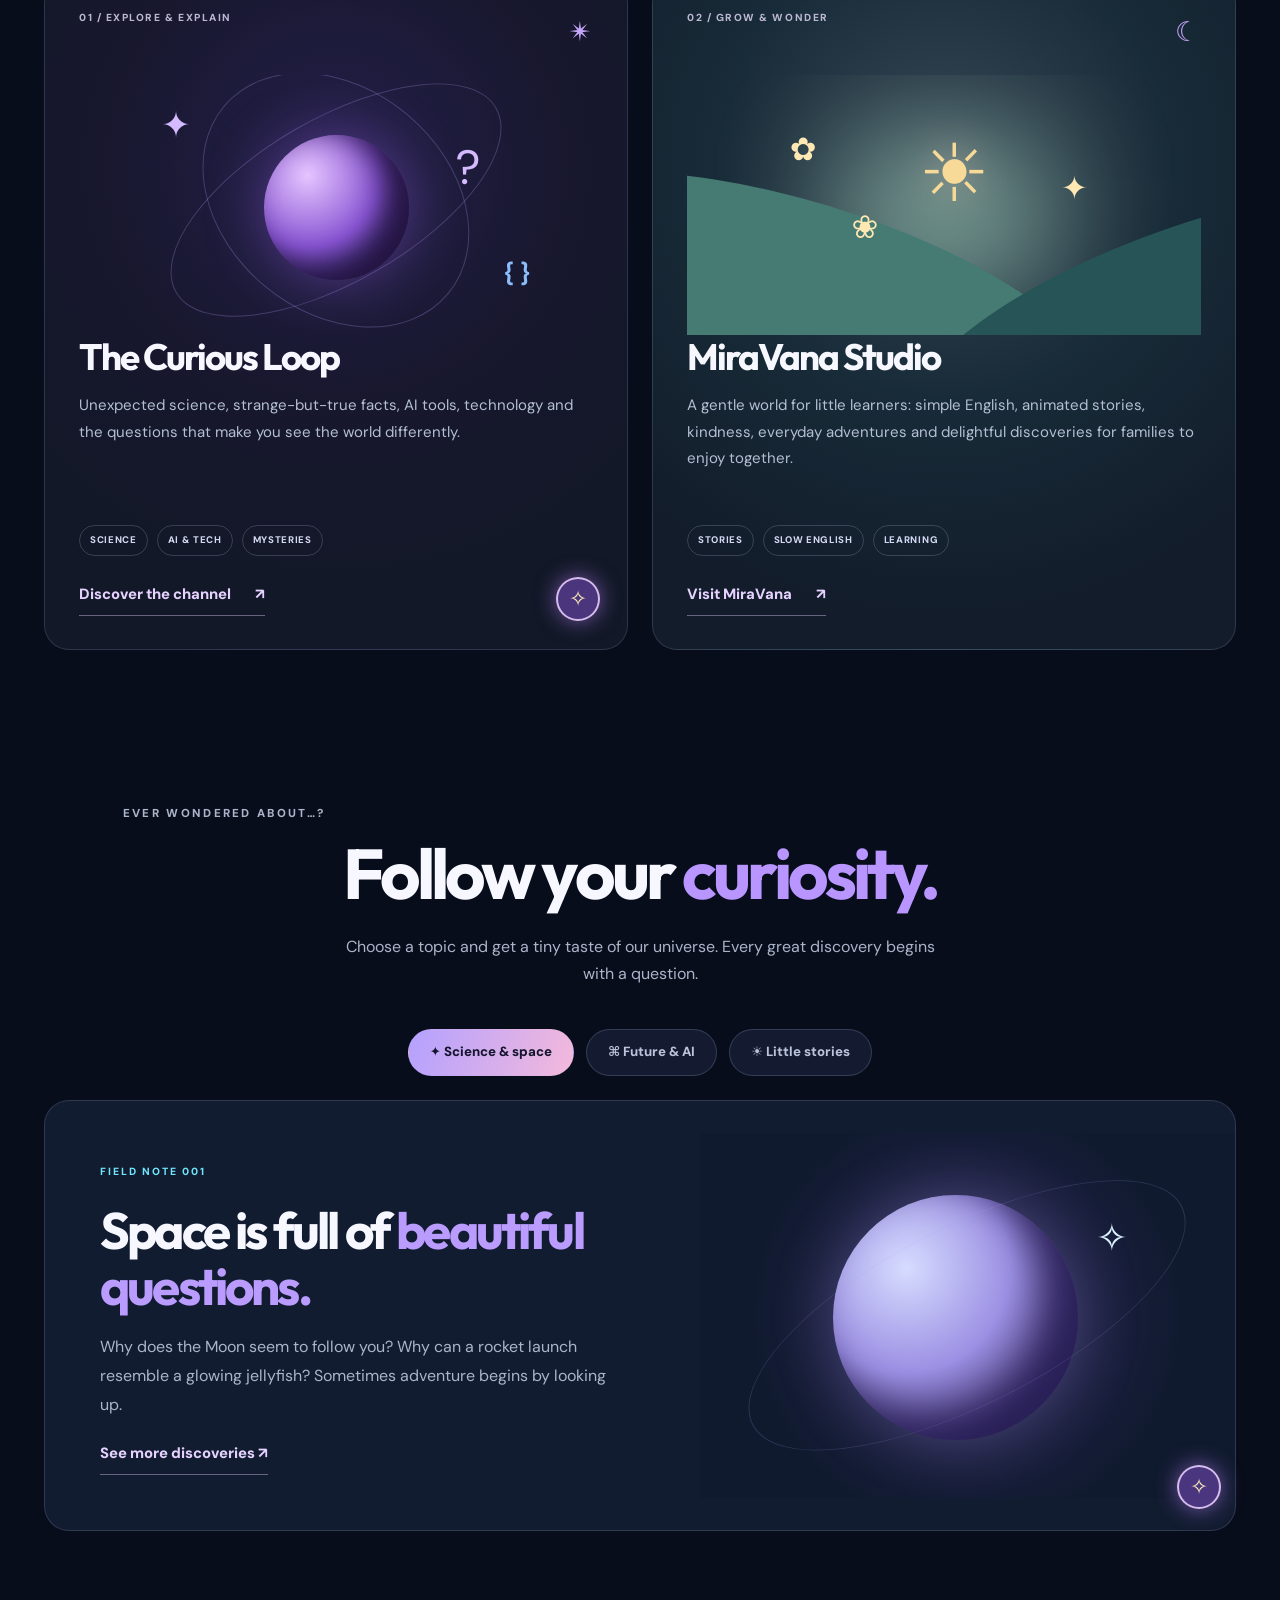
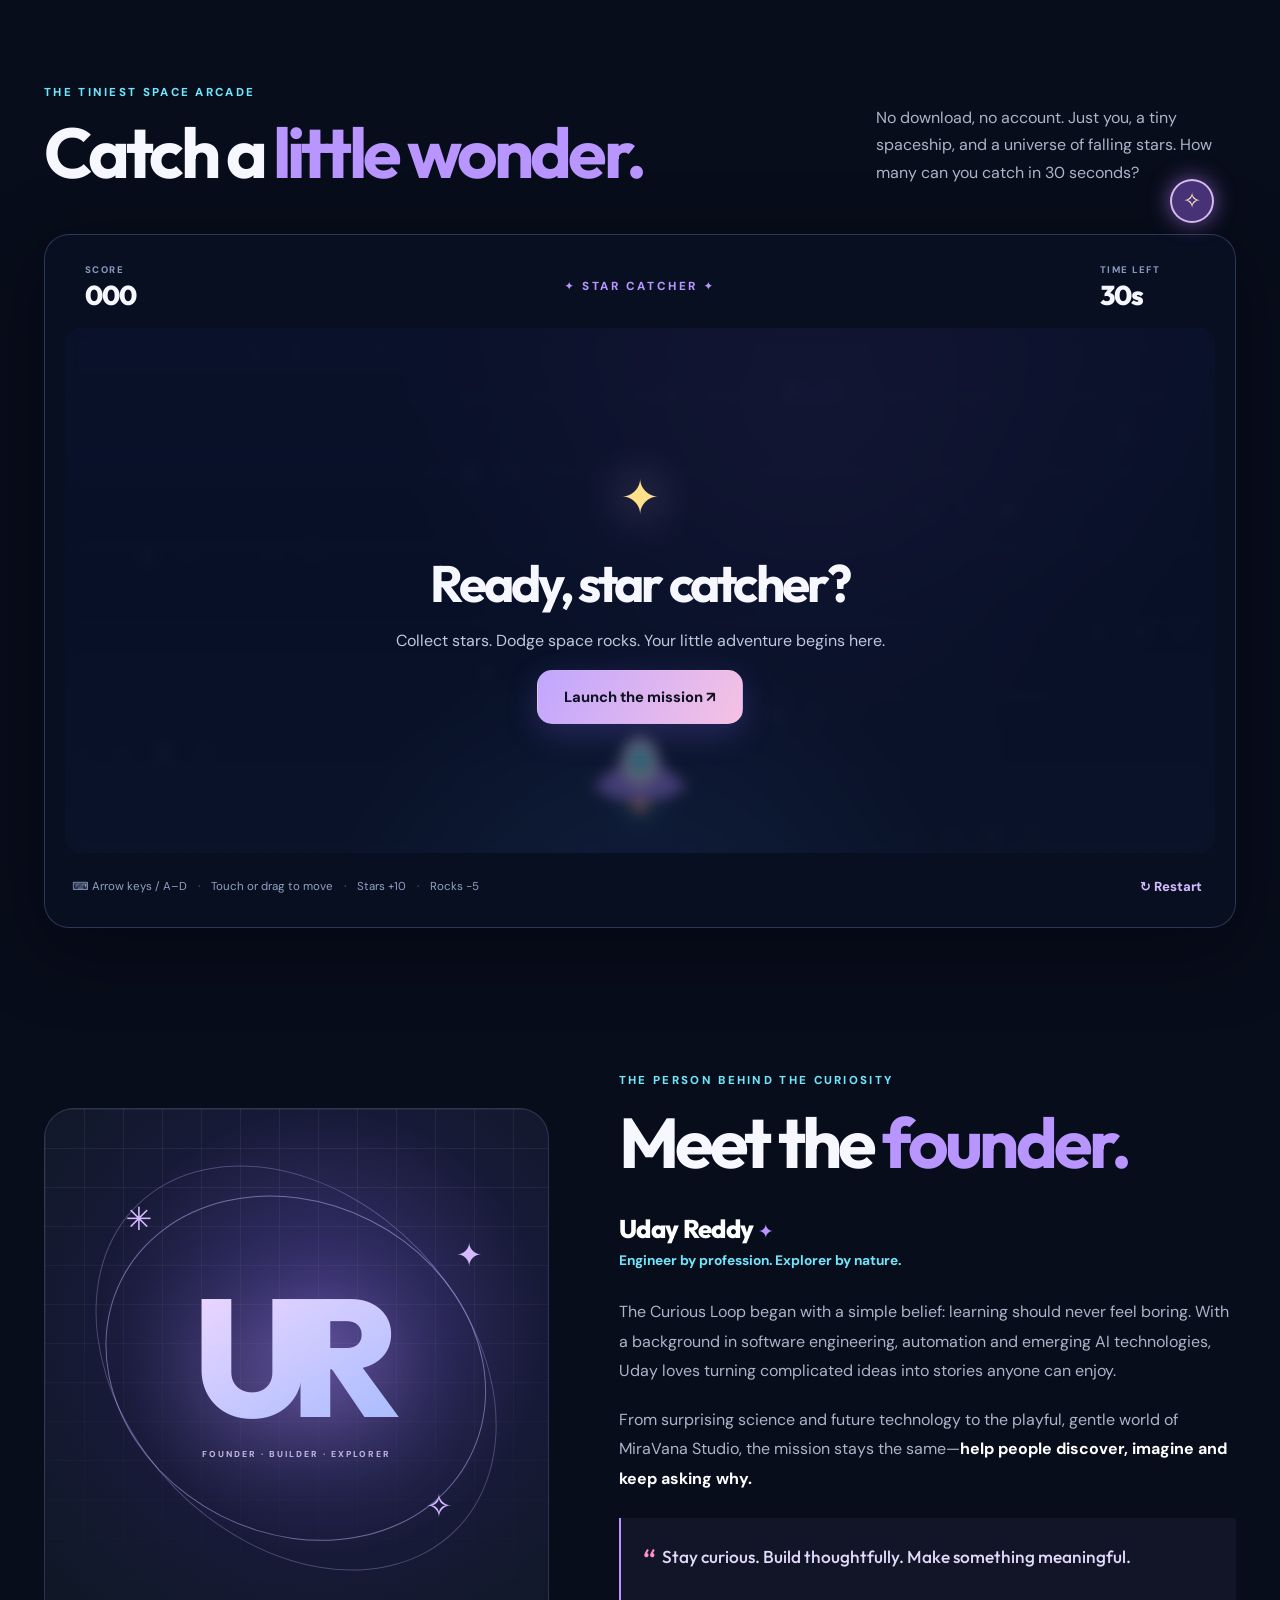
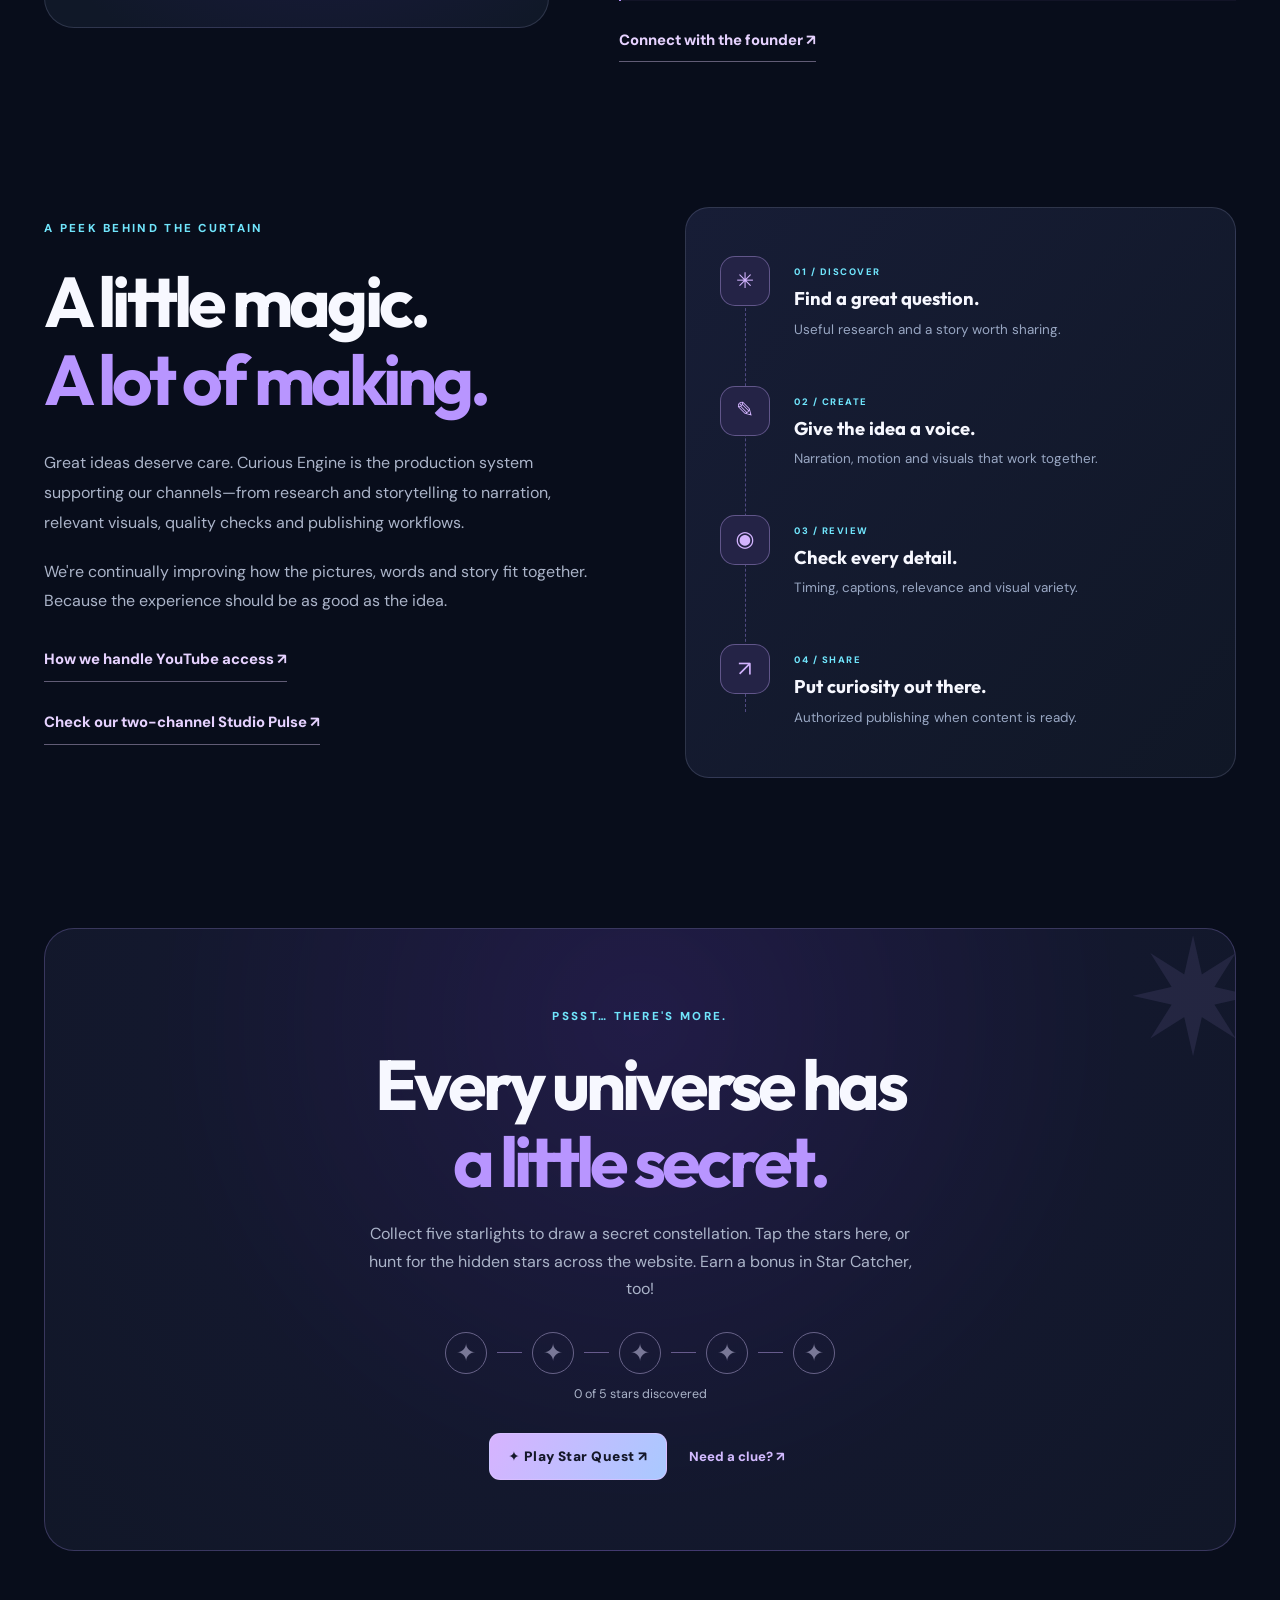
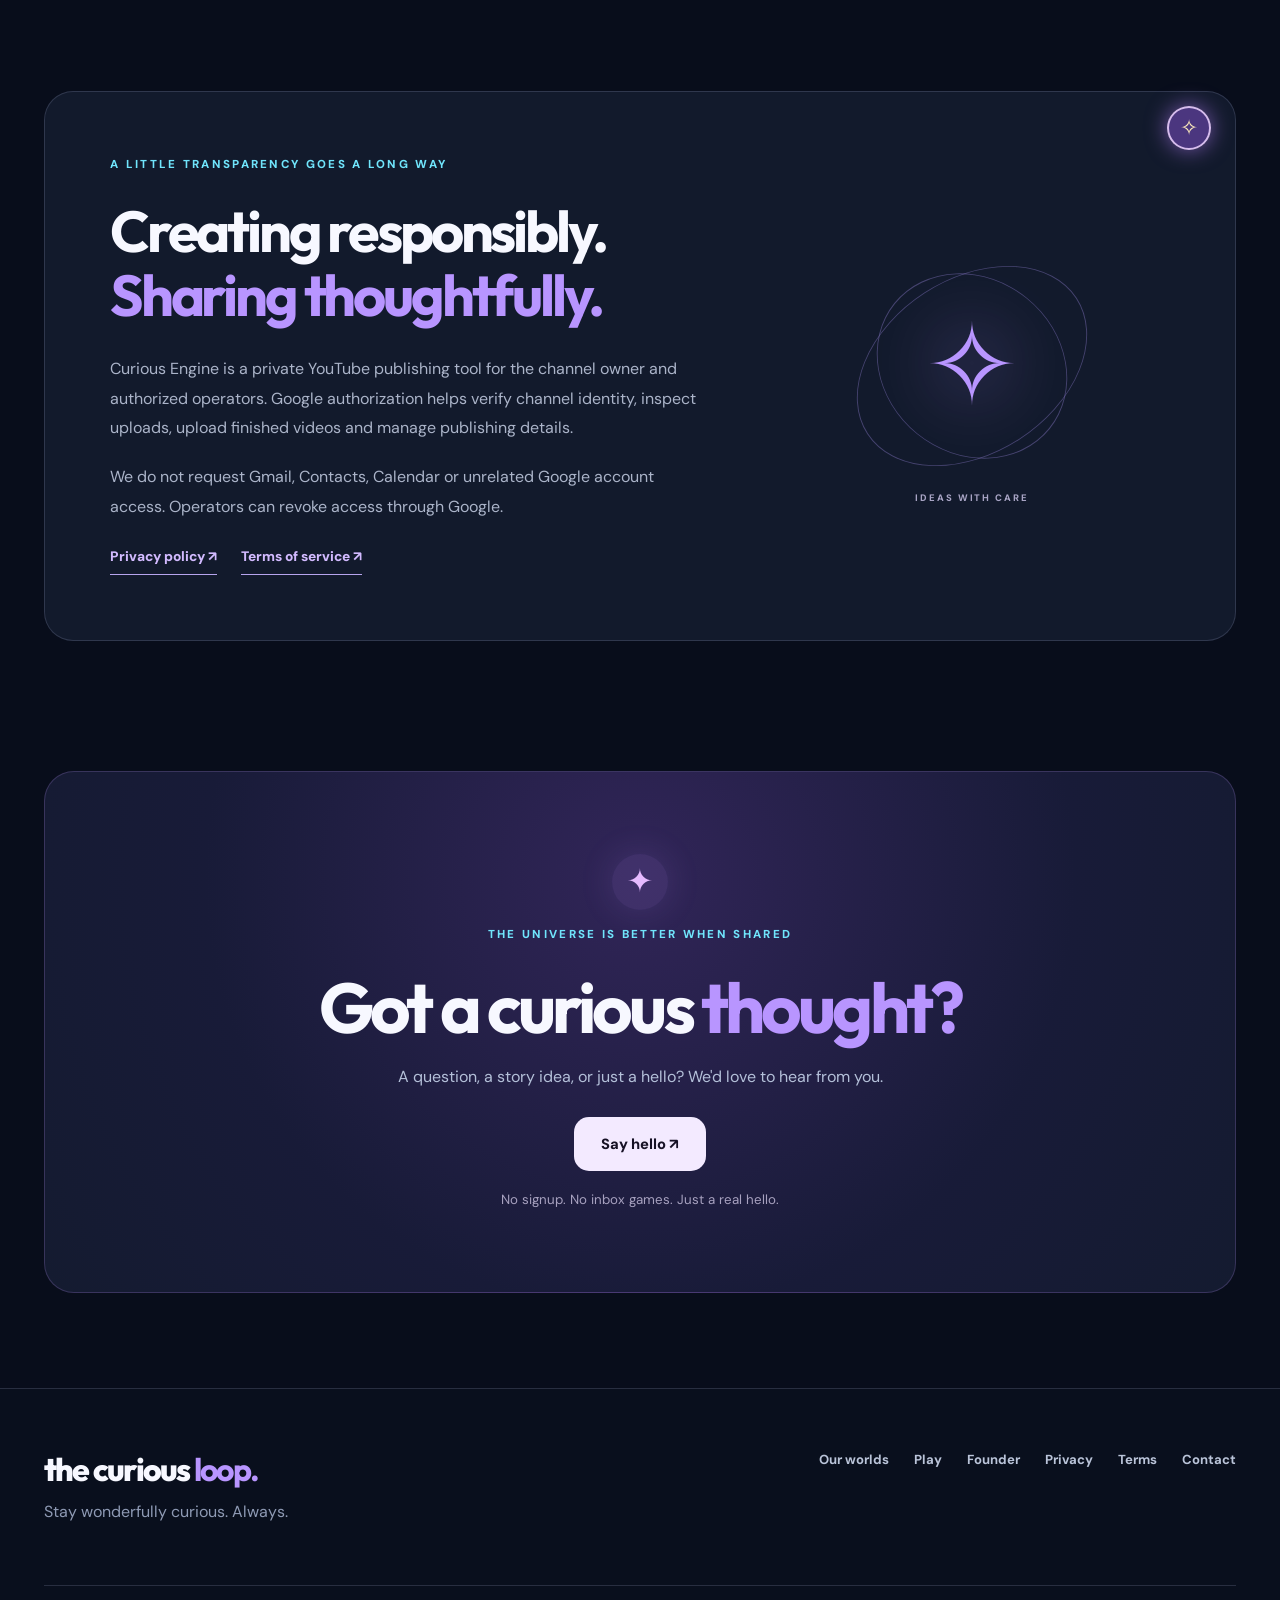
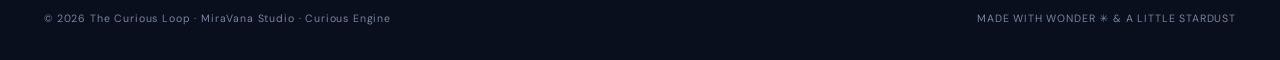
==== commit a106b553: "Link both-channel studio status dashboard from existing public site studio section" ====
--- a/index.html
+++ b/index.html
@@ -102,7 +102,7 @@
   </div>
 </section>
 
-<section class="section container studio-section" id="studio" aria-labelledby="studioHeading"><div class="studio-layout"><div class="studio-copy" data-reveal><p class="section-kicker">A PEEK BEHIND THE CURTAIN</p><h2 id="studioHeading">A little magic.<br><em>A lot of making.</em></h2><p>Great ideas deserve care. Curious Engine is the production system supporting our channels—from research and storytelling to narration, relevant visuals, quality checks and publishing workflows.</p><p>We're continually improving how the pictures, words and story fit together. Because the experience should be as good as the idea.</p><a href="#transparency" class="text-link">How we handle YouTube access ↗</a></div><div class="studio-steps" data-reveal>
+<section class="section container studio-section" id="studio" aria-labelledby="studioHeading"><div class="studio-layout"><div class="studio-copy" data-reveal><p class="section-kicker">A PEEK BEHIND THE CURTAIN</p><h2 id="studioHeading">A little magic.<br><em>A lot of making.</em></h2><p>Great ideas deserve care. Curious Engine is the production system supporting our channels—from research and storytelling to narration, relevant visuals, quality checks and publishing workflows.</p><p>We're continually improving how the pictures, words and story fit together. Because the experience should be as good as the idea.</p><a href="#transparency" class="text-link">How we handle YouTube access ↗</a><p style="margin-top:15px"><a href="/studio-status.html" class="text-link">Check our two-channel Studio Pulse ↗</a></p></div><div class="studio-steps" data-reveal>
 <div class="studio-step"><span>✳</span><div><small>01 / DISCOVER</small><strong>Find a great question.</strong><p>Useful research and a story worth sharing.</p></div></div>
 <div class="studio-step"><span>✎</span><div><small>02 / CREATE</small><strong>Give the idea a voice.</strong><p>Narration, motion and visuals that work together.</p></div></div>
 <div class="studio-step"><span>◉</span><div><small>03 / REVIEW</small><strong>Check every detail.</strong><p>Timing, captions, relevance and visual variety.</p></div></div>
--- a/styles.css
+++ b/styles.css
@@ -550,3 +550,100 @@
     letter-spacing:.055em;
   }
 }
+
+
+/* Star Quest — playable, accessible constellation with progressive completion */
+.quest-dialog{width:min(740px,calc(100vw - 34px));max-width:740px;background:linear-gradient(140deg,#19183f 0%,#101c35 76%);border-color:#b6a4f5aa;padding:24px;overflow-y:auto}
+.quest-dialog::backdrop{background:rgba(4,8,23,.86);backdrop-filter:blur(11px)}
+.quest-content{width:100%;position:relative}
+.quest-heading{text-align:center;padding:13px 34px 4px}
+.quest-heading .section-kicker{margin:3px 0 7px;color:#7de7fa;letter-spacing:.17em}
+.quest-heading h2{font-size:clamp(2.15rem,5.5vw,3.25rem);letter-spacing:-.03em;line-height:1.08;color:#fff}
+.quest-heading h2 em{color:#ddb9ff}
+.quest-heading p:last-child{margin:11px auto 6px;max-width:550px;font-size:.89rem;color:#c9cde5}
+.quest-stage[hidden],.quest-completed[hidden]{display:none!important}
+.quest-map{
+  position:relative;margin:2px auto 8px;
+  height:260px;width:100%;max-width:610px;
+  background:radial-gradient(ellipse at 48% 46%,rgba(98,64,185,.30),transparent 66%);
+  isolation:isolate;
+}
+.quest-map:before,.quest-map:after{content:"";position:absolute;width:140px;height:140px;border:1px solid #b29bef18;transform:rotate(-30deg) scaleY(.55);border-radius:50%;pointer-events:none}
+.quest-map:before{top:12%;left:2%}.quest-map:after{right:2%;bottom:1%}
+.quest-lines{position:absolute;inset:0;width:100%;height:100%;overflow:visible;pointer-events:none}
+.quest-lines path{stroke:#8da8e267;stroke-width:2;stroke-dasharray:6 7;fill:none;transition:stroke .45s,stroke-width .45s,filter .45s,stroke-dasharray .45s}
+.quest-lines path.lit{stroke:#fddeb6;stroke-width:3;stroke-dasharray:1200;filter:drop-shadow(0 0 6px #edd2ff)}
+.quest-star{
+  position:absolute;left:var(--star-x);top:var(--star-y);
+  transform:translate(-50%,-50%);width:64px;height:64px;
+  border-radius:50%;background:rgba(82,63,164,.36);
+  border:1px solid rgba(215,178,255,.60);color:#ffebc4;
+  display:flex;flex-direction:column;align-items:center;justify-content:center;
+  gap:0;box-shadow:0 0 0 8px #9571ee12,0 0 26px #aa85ff66;
+  transition:background .25s,box-shadow .25s,border-color .25s,scale .2s;
+  animation:questBeacon 3s ease-in-out infinite alternate;
+}
+.quest-star span{font-size:1.78rem;line-height:1;text-shadow:0 0 14px #f1cfab}
+.quest-star small{font-size:.57rem;color:#e1d4ff;font-weight:800;letter-spacing:.1em}
+.quest-star:not(:disabled):hover{background:#7451bd;box-shadow:0 0 0 12px #9779dc1e,0 0 40px #d5adff99;scale:1.08}
+.quest-star:focus-visible{outline:3px solid #8cf4ff;outline-offset:6px}
+.quest-star.collected,.quest-star:disabled{
+  animation:questCollected .45s ease-out both;
+  opacity:1;cursor:default;background:linear-gradient(135deg,#ede0ff,#96daff);
+  color:#38236d;border:2px solid #fff8e4;box-shadow:0 0 0 7px #dcb9ff22,0 0 45px #d2bbffe6
+}
+.quest-star.collected span{color:#6240a6;text-shadow:0 0 13px #e6bdff}
+.quest-star.collected small{color:#59488b}
+.quest-progress{padding:1px 18px 2px;max-width:620px;margin:auto}
+.quest-progress-copy{display:flex;justify-content:space-between;gap:15px;align-items:baseline;flex-wrap:wrap;font-size:.78rem}
+.quest-progress-copy strong{color:#ffe3aa;white-space:nowrap;letter-spacing:.1em;font-size:.72rem}
+.quest-progress-copy span{color:#c3cce0}
+.quest-progress-track{position:relative;height:9px;margin-top:12px;border-radius:999px;background:#37405f;overflow:hidden}
+.quest-progress-track span{position:absolute;left:0;top:0;bottom:0;width:0;background:linear-gradient(90deg,#bc9aff,#ffe1ad,#9ce6fb);border-radius:999px;transition:width .45s}
+.quest-footactions,.quest-complete-actions{display:flex;justify-content:space-between;align-items:center;gap:14px;flex-wrap:wrap;margin:20px auto 3px;max-width:620px}
+.quest-subtle{border:1px solid #b1a1e75b;border-radius:11px;background:rgba(146,123,209,.08);padding:11px 16px;color:#e4d8ff;font-size:.82rem;font-weight:700;min-height:44px;transition:background .2s}
+.quest-subtle:hover{background:rgba(146,123,209,.24);color:white}
+.quest-subtle:focus-visible{outline:3px solid #8cf4ff;outline-offset:3px}
+.quest-completed{position:relative;text-align:center;margin:10px auto 0;padding:34px 10px 13px;min-height:360px;overflow:hidden;border-radius:18px;background:radial-gradient(ellipse at 50% 47%,#55347a85,transparent 75%)}
+.quest-completed .section-kicker{color:#94e5ff;margin:0 0 14px}
+.quest-completed .reveal-word{font-size:clamp(3.1rem,8vw,5.3rem);margin:0 auto 13px;line-height:1.25;letter-spacing:.10em}
+.quest-completed .reveal-word>span{display:inline-block;opacity:1;transform:translateY(0) scale(1)}
+.quest-dialog.celebrating .reveal-word>span{animation:questReveal .7s cubic-bezier(.2,.8,.25,1) both}
+.quest-dialog.celebrating .reveal-word>span:nth-child(2){animation-delay:.12s}
+.quest-dialog.celebrating .reveal-word>span:nth-child(3){animation-delay:.24s}
+.quest-dialog.celebrating .reveal-word>span:nth-child(4){animation-delay:.36s}
+.quest-dialog.celebrating .reveal-word>span:nth-child(5){animation-delay:.48s}
+.quest-completed .reveal-description{color:#f3dfff;font-size:1.03rem;font-weight:700}
+.quest-completed .reveal-subline{color:#c0c9e3;margin-bottom:26px;font-size:.89rem}
+.quest-complete-actions{justify-content:center;margin-top:22px}
+.quest-confetti{position:absolute;inset:0;pointer-events:none;overflow:hidden}
+.quest-confetti i{position:absolute;left:calc(3% + var(--c,1)*9%);top:14%;font-size:1.2rem;color:#fee0a3;font-style:normal;opacity:0}
+.quest-confetti i:nth-child(1){--c:1}.quest-confetti i:nth-child(2){--c:2}.quest-confetti i:nth-child(3){--c:3}.quest-confetti i:nth-child(4){--c:4}.quest-confetti i:nth-child(5){--c:5}.quest-confetti i:nth-child(6){--c:6}.quest-confetti i:nth-child(7){--c:7}.quest-confetti i:nth-child(8){--c:8}.quest-confetti i:nth-child(9){--c:9}.quest-confetti i:nth-child(10){--c:10}
+.quest-dialog.celebrating .quest-confetti i{animation:questConfetti 1.8s ease-out both;animation-delay:calc(var(--c)*.09s)}
+@keyframes questBeacon{from{box-shadow:0 0 0 7px #9571ee0d,0 0 18px #aa85ff55}to{box-shadow:0 0 0 12px #9571ee21,0 0 36px #aa85ffa0}}
+@keyframes questCollected{0%{scale:.75;filter:brightness(1.7)}60%{scale:1.18}100%{scale:1;filter:brightness(1)}}
+@keyframes questReveal{0%{opacity:0;transform:translateY(25px) scale(.45);filter:blur(7px)}65%{opacity:1;transform:translateY(-6px) scale(1.1);filter:blur(0)}100%{opacity:1;transform:translateY(0) scale(1)}}
+@keyframes questConfetti{0%{opacity:0;transform:translateY(-25px) scale(.25) rotate(0)}22%{opacity:1}100%{opacity:0;transform:translateY(320px) scale(1.6) rotate(450deg)}}
+@media(max-width:640px){
+  .quest-dialog{padding:13px 10px;width:calc(100vw - 26px);max-width:100%;border-radius:20px}
+  .quest-heading{padding:5px 25px 0}
+  .quest-heading h2{font-size:2.4rem}
+  .quest-heading p:last-child{font-size:.81rem;margin-bottom:0}
+  .quest-map{height:205px;margin:3px auto 0}
+  .quest-star{width:51px;height:51px;box-shadow:0 0 0 6px #9571ee12,0 0 15px #aa85ff66}
+  .quest-star span{font-size:1.44rem}
+  .quest-star small{font-size:.48rem}
+  .quest-progress{padding:4px 7px}
+  .quest-progress-copy{display:block;line-height:1.5}
+  .quest-progress-copy span{display:block;font-size:.69rem}
+  .quest-footactions{margin:14px 4px 1px;gap:6px}
+  .quest-subtle{font-size:.73rem;padding:9px 11px}
+  .quest-completed{padding:27px 8px 4px;min-height:auto}
+  .quest-completed .reveal-word{font-size:clamp(2.7rem,10vw,4rem);letter-spacing:.035em}
+  .quest-completed .reveal-description{font-size:.87rem}
+  .quest-completed .reveal-subline{font-size:.82rem}
+}
+@media(prefers-reduced-motion:reduce){
+  .quest-star,.quest-star.collected,.quest-dialog.celebrating .reveal-word>span,.quest-dialog.celebrating .quest-confetti i{animation:none!important}
+  .quest-lines path,.quest-progress-track span{transition:none!important}
+}
